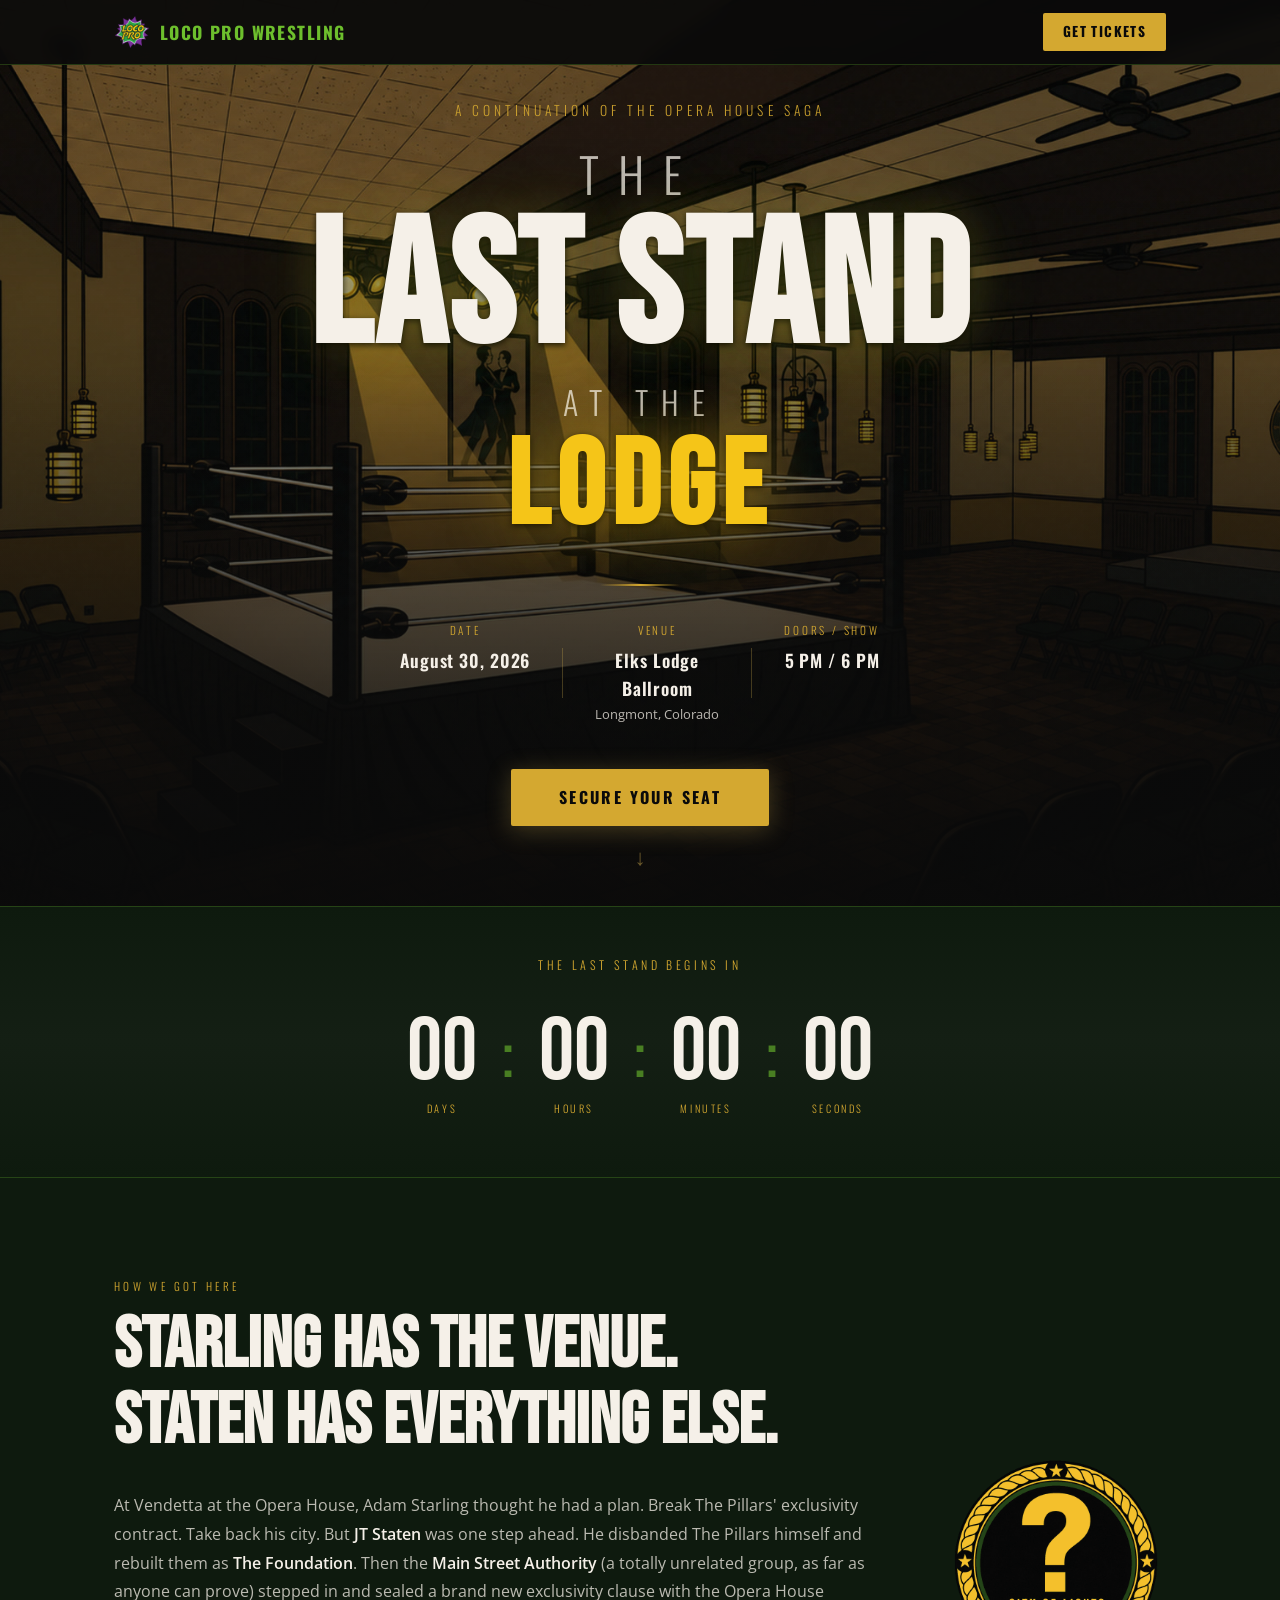
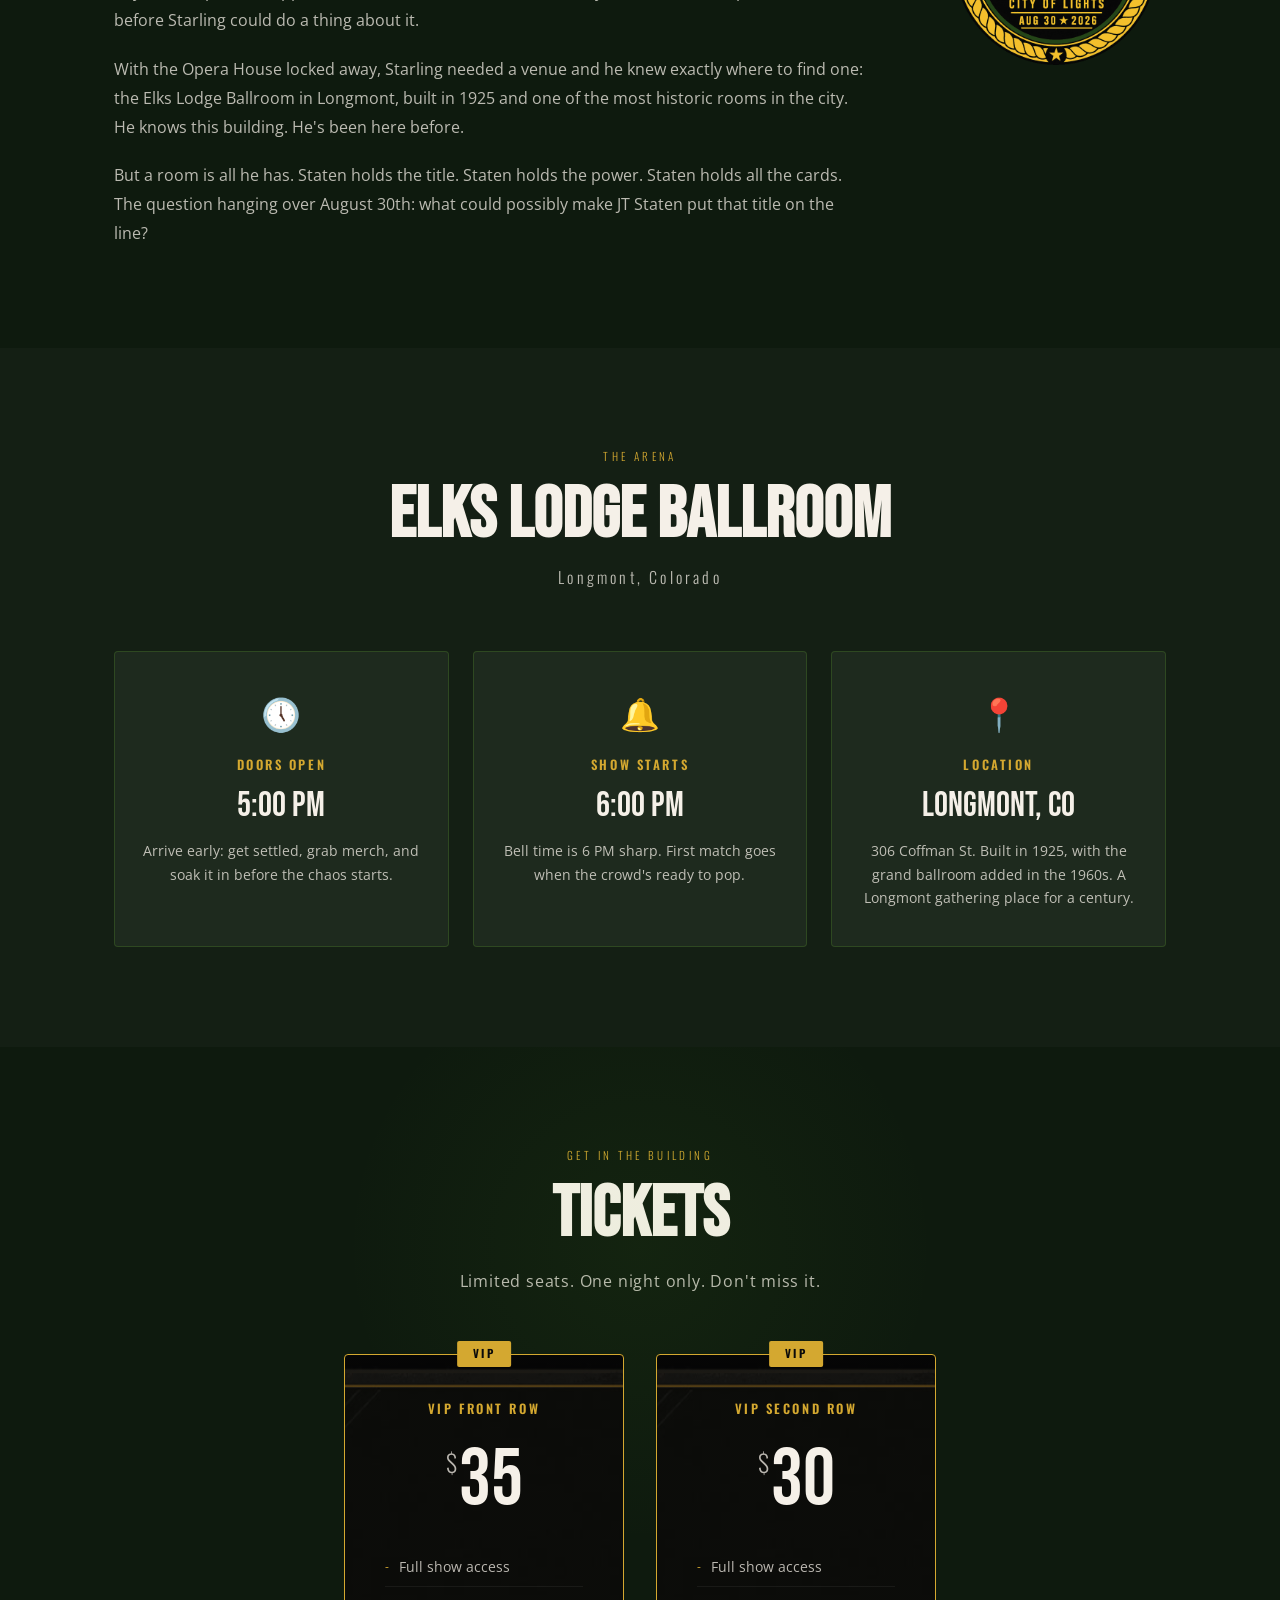
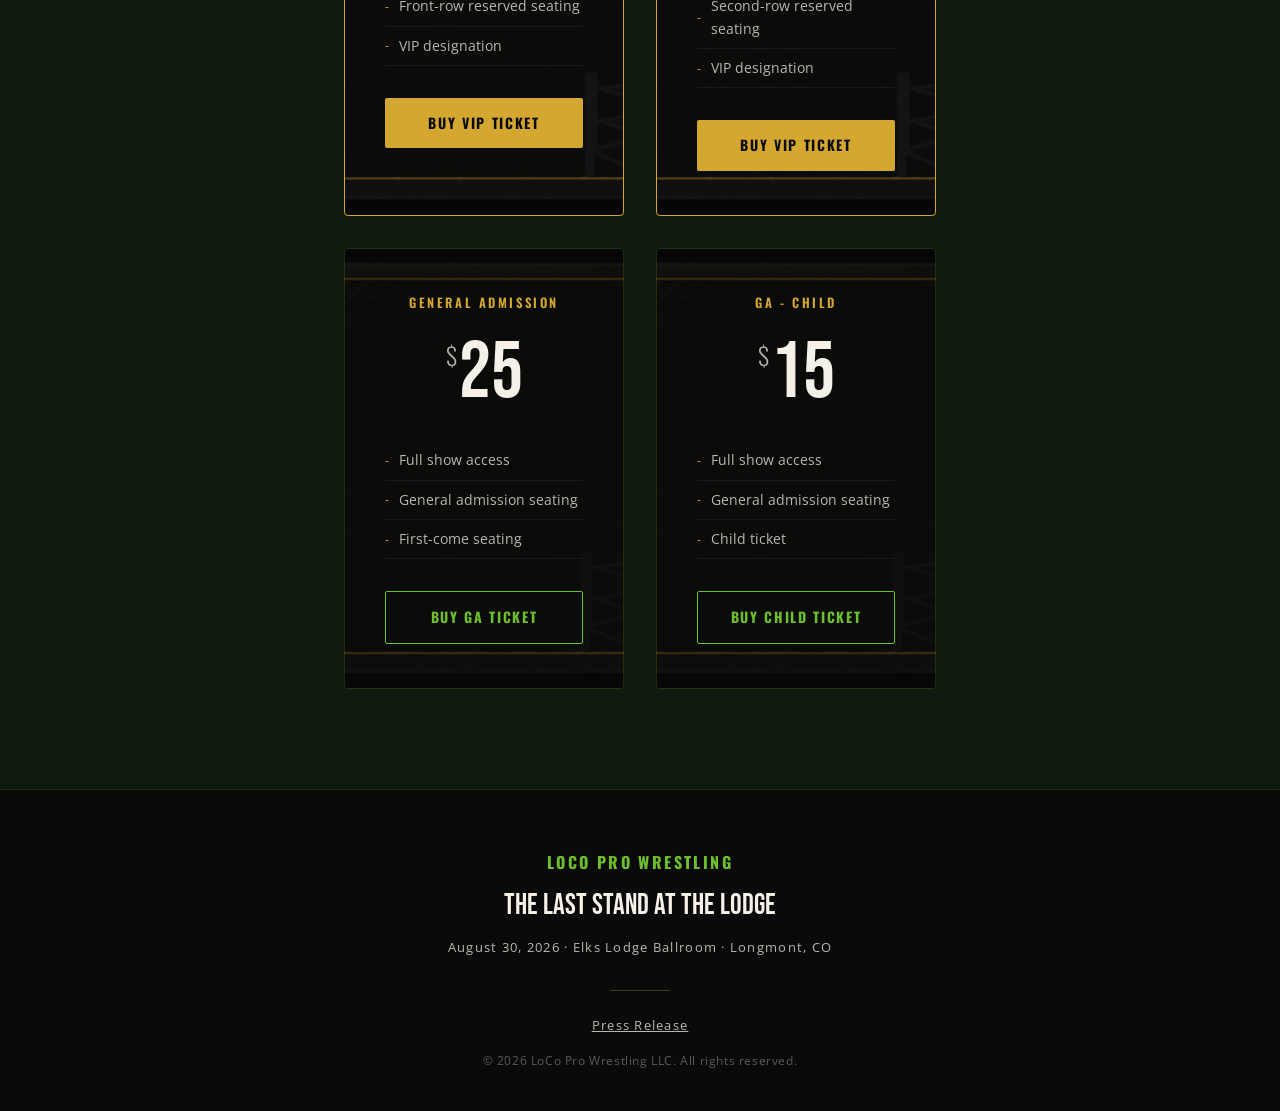
==== index.html @ 87647286 "Publish The Last Stand at the Lodge teaser press release Co-Authored-By: Claude Fable 5 <noreply@ant" ====
<!DOCTYPE html>
<html lang="en">
<head>
  <meta charset="UTF-8" />
  <meta name="viewport" content="width=device-width, initial-scale=1.0" />
  <title>The Last Stand at the Lodge | LoCo Pro Wrestling</title>
  <meta name="description" content="Adam Starling has the venue. JT Staten has the title, the power, and The Foundation. August 30, 2026 at the Elks Lodge Ballroom, Longmont, CO." />
  <meta property="og:title" content="The Last Stand at the Lodge | LoCo Pro Wrestling" />
  <meta property="og:description" content="Adam Starling has the venue. JT Staten has everything else. August 30, 2026 at the Elks Lodge Ballroom in Longmont, CO." />
  <meta property="og:image" content="https://laststand.locopro.pw/webimages/ui/poster-top-social.jpg" />
  <meta property="og:image:width" content="1200" />
  <meta property="og:image:height" content="630" />
  <meta property="og:type" content="website" />
  <meta name="twitter:card" content="summary_large_image" />
  <meta name="twitter:image" content="https://laststand.locopro.pw/webimages/ui/poster-top-social.jpg" />
  <link rel="icon" type="image/png" href="webimages/ui/logo-badge.png" />
  <link rel="preconnect" href="https://fonts.googleapis.com" />
  <link rel="preconnect" href="https://fonts.gstatic.com" crossorigin />
  <link href="https://fonts.googleapis.com/css2?family=Bebas+Neue&family=Oswald:wght@300;400;600;700&family=Open+Sans:wght@300;400;600&display=swap" rel="stylesheet" />
  <link rel="stylesheet" href="styles.css?v=20260624a" />
</head>
<body>

  <!-- NAV -->
  <nav class="nav">
    <div class="nav-inner">
      <span class="nav-brand">
        <img class="nav-logo" src="webimages/ui/logo-badge.png" alt="" />
        <span>LoCo Pro Wrestling</span>
      </span>
      <a href="https://tickets.locopro.pw" class="nav-cta" target="_blank" rel="noopener noreferrer">Get Tickets</a>
    </div>
  </nav>

  <!-- HERO -->
  <section class="hero">
    <div class="hero-bg"></div>
    <div class="hero-overlay"></div>
    <div class="hero-content">
      <p class="hero-eyebrow">A Continuation of the Opera House Saga</p>
      <h1 class="hero-title">
        <span class="title-the">The</span>
        <span class="title-last-stand">Last Stand</span>
        <span class="title-at">at the</span>
        <span class="title-lodge">Lodge</span>
      </h1>
      <div class="hero-divider"></div>
      <div class="hero-details">
        <div class="detail-block">
          <span class="detail-label">Date</span>
          <span class="detail-value">August 30, 2026</span>
        </div>
        <div class="detail-sep"></div>
        <div class="detail-block">
          <span class="detail-label">Venue</span>
          <span class="detail-value">Elks Lodge<br>Ballroom</span>
          <span class="detail-sub">Longmont, Colorado</span>
        </div>
        <div class="detail-sep"></div>
        <div class="detail-block">
          <span class="detail-label">Doors / Show</span>
          <span class="detail-value">5 PM / 6 PM</span>
        </div>
      </div>
      <a href="https://tickets.locopro.pw" class="hero-btn" target="_blank" rel="noopener noreferrer">Secure Your Seat</a>
    </div>
    <div class="scroll-hint">
      <span>↓</span>
    </div>
  </section>

  <!-- COUNTDOWN -->
  <section class="countdown-section">
    <p class="countdown-label">The Last Stand Begins In</p>
    <div class="countdown" id="countdown">
      <div class="cd-block">
        <span class="cd-num" id="cd-days">--</span>
        <span class="cd-unit">Days</span>
      </div>
      <div class="cd-colon">:</div>
      <div class="cd-block">
        <span class="cd-num" id="cd-hours">--</span>
        <span class="cd-unit">Hours</span>
      </div>
      <div class="cd-colon">:</div>
      <div class="cd-block">
        <span class="cd-num" id="cd-mins">--</span>
        <span class="cd-unit">Minutes</span>
      </div>
      <div class="cd-colon">:</div>
      <div class="cd-block">
        <span class="cd-num" id="cd-secs">--</span>
        <span class="cd-unit">Seconds</span>
      </div>
    </div>
  </section>

  <!-- ABOUT -->
  <section class="about" id="about">
    <div class="container">
      <div class="about-inner">
        <div class="about-text">
          <p class="section-eyebrow">How We Got Here</p>
          <h2 class="section-title">Starling Has the Venue.<br />Staten Has Everything Else.</h2>
          <p class="about-body">
            At Vendetta at the Opera House, Adam Starling thought he had a plan. Break
            The Pillars' exclusivity contract. Take back his city. But
            <strong>JT Staten</strong> was one step ahead. He disbanded The Pillars himself
            and rebuilt them as <strong>The Foundation</strong>. Then the <strong>Main Street
            Authority</strong> (a totally unrelated group, as far as anyone can prove) stepped
            in and sealed a brand new exclusivity clause with the Opera House before
            Starling could do a thing about it.
          </p>
          <p class="about-body">
            With the Opera House locked away, Starling needed a venue and he knew exactly
            where to find one: the Elks Lodge Ballroom in Longmont, built in 1925 and one
            of the most historic rooms in the city. He knows this building. He's been here
            before.
          </p>
          <p class="about-body">
            But a room is all he has. Staten holds the title. Staten holds the power.
            Staten holds all the cards. The question hanging over August 30th:
            what could possibly make JT Staten put that title on the line?
          </p>
        </div>
        <div class="about-badge">
          <img
            class="badge-image"
            src="webimages/ui/mystery-challenger-badge.png"
            alt="City of Lights mystery challenger badge for August 30, 2026"
          />
        </div>
      </div>
    </div>
  </section>

  <!-- VENUE -->
  <section class="venue" id="venue">
    <div class="container">
      <p class="section-eyebrow center">The Arena</p>
      <h2 class="section-title center">Elks Lodge Ballroom</h2>
      <p class="venue-location">Longmont, Colorado</p>
      <div class="venue-cards">
        <div class="venue-card">
          <span class="venue-card-icon">🕔</span>
          <h3>Doors Open</h3>
          <p class="venue-card-time">5:00 PM</p>
          <p class="venue-card-desc">Arrive early: get settled, grab merch, and soak it in before the chaos starts.</p>
        </div>
        <div class="venue-card">
          <span class="venue-card-icon">🔔</span>
          <h3>Show Starts</h3>
          <p class="venue-card-time">6:00 PM</p>
          <p class="venue-card-desc">Bell time is 6 PM sharp. First match goes when the crowd's ready to pop.</p>
        </div>
        <div class="venue-card">
          <span class="venue-card-icon">📍</span>
          <h3>Location</h3>
          <p class="venue-card-time">Longmont, CO</p>
          <p class="venue-card-desc">306 Coffman St. Built in 1925, with the grand ballroom added in the 1960s. A Longmont gathering place for a century.</p>
        </div>
      </div>
    </div>
  </section>

  <!-- TICKETS -->
  <section class="tickets" id="tickets">
    <div class="container">
      <p class="section-eyebrow center">Get In The Building</p>
      <h2 class="section-title center">Tickets</h2>
      <p class="tickets-sub">Limited seats. One night only. Don't miss it.</p>
      <div class="ticket-cards">

        <div class="ticket-card ticket-card-vip">
          <div class="ticket-vip-badge">VIP</div>
          <div class="ticket-header">
            <h3 class="ticket-tier">VIP Front Row</h3>
          </div>
          <div class="ticket-price">
            <span class="price-dollar">$</span>
            <span class="price-amount">35</span>
          </div>
          <ul class="ticket-perks">
            <li>Full show access</li>
            <li>Front-row reserved seating</li>
            <li>VIP designation</li>
          </ul>
          <a href="https://tickets.locopro.pw" class="ticket-btn ticket-btn-vip" target="_blank" rel="noopener noreferrer">Buy VIP Ticket</a>
        </div>

        <div class="ticket-card ticket-card-vip">
          <div class="ticket-vip-badge">VIP</div>
          <div class="ticket-header">
            <h3 class="ticket-tier">VIP Second Row</h3>
          </div>
          <div class="ticket-price">
            <span class="price-dollar">$</span>
            <span class="price-amount">30</span>
          </div>
          <ul class="ticket-perks">
            <li>Full show access</li>
            <li>Second-row reserved seating</li>
            <li>VIP designation</li>
          </ul>
          <a href="https://tickets.locopro.pw" class="ticket-btn ticket-btn-vip" target="_blank" rel="noopener noreferrer">Buy VIP Ticket</a>
        </div>

        <div class="ticket-card">
          <div class="ticket-header">
            <h3 class="ticket-tier">General Admission</h3>
          </div>
          <div class="ticket-price">
            <span class="price-dollar">$</span>
            <span class="price-amount">25</span>
          </div>
          <ul class="ticket-perks">
            <li>Full show access</li>
            <li>General admission seating</li>
            <li>First-come seating</li>
          </ul>
          <a href="https://tickets.locopro.pw" class="ticket-btn ticket-btn-ga" target="_blank" rel="noopener noreferrer">Buy GA Ticket</a>
        </div>

        <div class="ticket-card">
          <div class="ticket-header">
            <h3 class="ticket-tier">GA - Child</h3>
          </div>
          <div class="ticket-price">
            <span class="price-dollar">$</span>
            <span class="price-amount">15</span>
          </div>
          <ul class="ticket-perks">
            <li>Full show access</li>
            <li>General admission seating</li>
            <li>Child ticket</li>
          </ul>
          <a href="https://tickets.locopro.pw" class="ticket-btn ticket-btn-ga" target="_blank" rel="noopener noreferrer">Buy Child Ticket</a>
        </div>

      </div>
    </div>
  </section>

  <!-- FOOTER -->
  <footer class="footer">
    <div class="container">
      <p class="footer-brand">LoCo Pro Wrestling</p>
      <p class="footer-event">The Last Stand at the Lodge</p>
      <p class="footer-date">August 30, 2026 · Elks Lodge Ballroom · Longmont, CO</p>
      <div class="footer-divider"></div>
      <p class="footer-press"><a href="pr/PR-LoCo-Pro-Wrestling-The-Last-Stand-at-the-Lodge-2026.html">Press Release</a></p>
      <p class="footer-copy">&copy; 2026 LoCo Pro Wrestling LLC. All rights reserved.</p>
    </div>
  </footer>

  <script src="script.js?v=20260613a"></script>
</body>
</html>
---- styles.css ----
/* ==============================
   RESET & BASE
   ============================== */
*, *::before, *::after {
  box-sizing: border-box;
  margin: 0;
  padding: 0;
}

:root {
  --gold: #d4a830;
  --gold-light: #f0c040;
  --gold-bright: #f5c518;
  --green: #6dbf2d;
  --green-dark: #1a3d1a;
  --red: #c0392b;
  --red-dark: #96281b;
  --black: #0a0a0a;
  --dark: #0e1a0e;
  --dark-2: #141f14;
  --dark-3: #1e2a1e;
  --white: #f5f0e8;
  --white-dim: rgba(245, 240, 232, 0.75);
  --font-display: 'Bebas Neue', sans-serif;
  --font-heading: 'Oswald', sans-serif;
  --font-body: 'Open Sans', sans-serif;
}

html {
  scroll-behavior: smooth;
}

body {
  background: var(--black);
  color: var(--white);
  font-family: var(--font-body);
  font-size: 16px;
  line-height: 1.6;
  overflow-x: hidden;
}

.container {
  max-width: 1100px;
  margin: 0 auto;
  padding: 0 24px;
}

/* ==============================
   NAV
   ============================== */
.nav {
  position: fixed;
  top: 0;
  left: 0;
  right: 0;
  z-index: 100;
  background: rgba(10, 10, 10, 0.94);
  backdrop-filter: blur(8px);
  border-bottom: 1px solid rgba(109, 191, 45, 0.25);
}

.nav-inner {
  max-width: 1100px;
  margin: 0 auto;
  padding: 0 24px;
  height: 64px;
  display: flex;
  align-items: center;
  justify-content: space-between;
}

.nav-brand {
  display: inline-flex;
  align-items: center;
  gap: 10px;
  font-family: var(--font-heading);
  font-weight: 700;
  font-size: 1.1rem;
  letter-spacing: 0.08em;
  text-transform: uppercase;
  color: var(--green);
}

.nav-logo {
  width: 36px;
  height: 36px;
  object-fit: contain;
  flex: 0 0 auto;
}

.nav-cta {
  background: var(--gold);
  color: var(--black);
  font-family: var(--font-heading);
  font-weight: 700;
  font-size: 0.85rem;
  letter-spacing: 0.1em;
  text-transform: uppercase;
  text-decoration: none;
  padding: 8px 20px;
  border-radius: 2px;
  transition: background 0.2s, transform 0.15s;
}

.nav-cta:hover {
  background: var(--gold-light);
  transform: translateY(-1px);
}

/* ==============================
   HERO
   ============================== */
.hero {
  position: relative;
  min-height: 100vh;
  display: flex;
  flex-direction: column;
  align-items: center;
  justify-content: center;
  text-align: center;
  padding: 100px 24px 80px;
  overflow: hidden;
}

.hero-bg {
  position: absolute;
  inset: 0;
  background:
    linear-gradient(180deg, rgba(10, 10, 10, 0.25), rgba(10, 10, 10, 0.75)),
    url("webimages/ui/hero-background.jpg") center / cover no-repeat;
  z-index: 0;
}

/* Texture overlay */
.hero-bg::after {
  content: '';
  position: absolute;
  inset: 0;
  background-image: url("data:image/svg+xml,%3Csvg viewBox='0 0 200 200' xmlns='http://www.w3.org/2000/svg'%3E%3Cfilter id='n'%3E%3CfeTurbulence type='fractalNoise' baseFrequency='0.75' numOctaves='4' stitchTiles='stitch'/%3E%3C/filter%3E%3Crect width='100%25' height='100%25' filter='url(%23n)' opacity='0.04'/%3E%3C/svg%3E");
  opacity: 0.4;
}

.hero-overlay {
  position: absolute;
  inset: 0;
  background: linear-gradient(0deg, rgba(10,10,10,0.9) 0%, transparent 60%);
  z-index: 1;
}

.hero-content {
  position: relative;
  z-index: 2;
  max-width: 900px;
}

.hero-eyebrow {
  font-family: var(--font-heading);
  font-weight: 300;
  font-size: 0.85rem;
  letter-spacing: 0.3em;
  text-transform: uppercase;
  color: var(--gold);
  margin-bottom: 28px;
  opacity: 0.9;
}

.hero-title {
  display: flex;
  flex-direction: column;
  line-height: 1;
  gap: 0;
}

.title-the {
  font-family: var(--font-heading);
  font-weight: 300;
  font-size: clamp(1.8rem, 5vw, 3rem);
  letter-spacing: 0.4em;
  text-transform: uppercase;
  color: var(--white-dim);
  margin-bottom: 14px;
}

.title-last-stand {
  font-family: var(--font-display);
  font-size: clamp(4.5rem, 14vw, 11rem);
  letter-spacing: 0.02em;
  text-transform: uppercase;
  color: var(--white);
  line-height: 0.9;
  text-shadow:
    0 0 80px rgba(109, 191, 45, 0.15),
    0 0 40px rgba(212, 168, 48, 0.2),
    0 2px 6px rgba(0,0,0,0.9);
}

.title-at {
  font-family: var(--font-heading);
  font-weight: 300;
  font-size: clamp(1.2rem, 3vw, 2rem);
  letter-spacing: 0.4em;
  text-transform: uppercase;
  color: var(--white-dim);
  margin-top: 16px;
  margin-bottom: 10px;
}

.title-lodge {
  font-family: var(--font-display);
  font-size: clamp(3rem, 10vw, 7.5rem);
  letter-spacing: 0.06em;
  text-transform: uppercase;
  color: var(--gold-bright);
  line-height: 1;
  text-shadow:
    0 0 60px rgba(245, 197, 24, 0.5),
    0 2px 6px rgba(0,0,0,0.9);
}

.hero-divider {
  width: 80px;
  height: 2px;
  background: linear-gradient(90deg, transparent, var(--gold), transparent);
  margin: 36px auto;
}

.hero-details {
  display: flex;
  align-items: flex-start;
  justify-content: center;
  gap: 0;
  flex-wrap: wrap;
  margin-bottom: 44px;
}

.detail-block {
  display: flex;
  flex-direction: column;
  align-items: center;
  padding: 0 32px;
}

.detail-sep {
  width: 1px;
  height: 50px;
  background: rgba(201, 168, 76, 0.3);
  align-self: center;
}

.detail-label {
  font-family: var(--font-heading);
  font-weight: 300;
  font-size: 0.7rem;
  letter-spacing: 0.25em;
  text-transform: uppercase;
  color: var(--gold);
  margin-bottom: 6px;
}

.detail-value {
  font-family: var(--font-heading);
  font-weight: 600;
  font-size: 1.1rem;
  letter-spacing: 0.05em;
  color: var(--white);
}

.detail-sub {
  font-family: var(--font-body);
  font-size: 0.8rem;
  color: var(--white-dim);
  margin-top: 2px;
}

.hero-btn {
  display: inline-block;
  background: var(--gold);
  color: var(--black);
  font-family: var(--font-heading);
  font-weight: 700;
  font-size: 1rem;
  letter-spacing: 0.15em;
  text-transform: uppercase;
  text-decoration: none;
  padding: 16px 48px;
  border-radius: 2px;
  transition: background 0.2s, transform 0.15s, box-shadow 0.2s;
  box-shadow: 0 4px 24px rgba(201, 168, 76, 0.3);
}

.hero-btn:hover {
  background: var(--gold-light);
  transform: translateY(-2px);
  box-shadow: 0 8px 32px rgba(201, 168, 76, 0.4);
}

.scroll-hint {
  position: absolute;
  bottom: 32px;
  left: 50%;
  transform: translateX(-50%);
  z-index: 2;
  color: rgba(201, 168, 76, 0.5);
  font-size: 1.4rem;
  animation: bounce 2s infinite;
}

@keyframes bounce {
  0%, 100% { transform: translateX(-50%) translateY(0); }
  50% { transform: translateX(-50%) translateY(6px); }
}

/* ==============================
   COUNTDOWN
   ============================== */
.countdown-section {
  background: linear-gradient(180deg, var(--dark) 0%, var(--dark-2) 50%, var(--dark) 100%);
  border-top: 1px solid rgba(109, 191, 45, 0.25);
  border-bottom: 1px solid rgba(109, 191, 45, 0.25);
  padding: 48px 24px;
  text-align: center;
}

.countdown-label {
  font-family: var(--font-heading);
  font-weight: 300;
  font-size: 0.75rem;
  letter-spacing: 0.3em;
  text-transform: uppercase;
  color: var(--gold);
  margin-bottom: 24px;
}

.countdown {
  display: flex;
  align-items: center;
  justify-content: center;
  gap: 0;
  flex-wrap: wrap;
}

.cd-block {
  display: flex;
  flex-direction: column;
  align-items: center;
  padding: 0 20px;
}

.cd-num {
  font-family: var(--font-display);
  font-size: clamp(3rem, 8vw, 5.5rem);
  color: var(--white);
  line-height: 1;
  min-width: 80px;
  text-align: center;
}

.cd-unit {
  font-family: var(--font-heading);
  font-weight: 300;
  font-size: 0.65rem;
  letter-spacing: 0.25em;
  text-transform: uppercase;
  color: var(--gold);
  margin-top: 4px;
}

.cd-colon {
  font-family: var(--font-display);
  font-size: clamp(2.5rem, 6vw, 4rem);
  color: var(--green);
  opacity: 0.6;
  padding-bottom: 20px;
  align-self: flex-start;
  margin-top: 8px;
}

/* ==============================
   SECTION LABELS
   ============================== */
.section-eyebrow {
  font-family: var(--font-heading);
  font-weight: 300;
  font-size: 0.7rem;
  letter-spacing: 0.3em;
  text-transform: uppercase;
  color: var(--gold);
  margin-bottom: 12px;
}

.section-eyebrow.center { text-align: center; }

.section-title {
  font-family: var(--font-display);
  font-size: clamp(2.5rem, 6vw, 4.5rem);
  line-height: 1.05;
  color: var(--white);
  margin-bottom: 32px;
}

.section-title.center { text-align: center; }

/* ==============================
   ABOUT
   ============================== */
.about {
  padding: 100px 24px;
  background: var(--dark);
}

.about-inner {
  max-width: 1100px;
  margin: 0 auto;
  display: grid;
  grid-template-columns: 1fr auto;
  gap: 80px;
  align-items: center;
}

.about-body {
  font-size: 1rem;
  color: var(--white-dim);
  line-height: 1.8;
  margin-bottom: 20px;
}

.about-body strong {
  color: var(--white);
  font-weight: 600;
}

.about-body:last-child {
  margin-bottom: 0;
}

.about-badge {
  flex-shrink: 0;
}

.badge-image {
  display: block;
  width: 220px;
  height: 220px;
  object-fit: contain;
}

/* ==============================
   VENUE
   ============================== */
.venue {
  padding: 100px 24px;
  background: var(--dark-2);
}

.venue-location {
  text-align: center;
  font-family: var(--font-heading);
  font-weight: 300;
  font-size: 1rem;
  letter-spacing: 0.2em;
  color: var(--white-dim);
  margin-top: -20px;
  margin-bottom: 60px;
}

.venue-cards {
  display: grid;
  grid-template-columns: repeat(3, 1fr);
  gap: 24px;
  max-width: 1100px;
  margin: 0 auto;
}

.venue-card {
  background: var(--dark-3);
  border: 1px solid rgba(109, 191, 45, 0.2);
  border-radius: 4px;
  padding: 36px 28px;
  text-align: center;
  transition: border-color 0.2s, transform 0.2s;
}

.venue-card:hover {
  border-color: rgba(109, 191, 45, 0.5);
  transform: translateY(-4px);
}

.venue-card-icon {
  font-size: 2rem;
  display: block;
  margin-bottom: 16px;
}

.venue-card h3 {
  font-family: var(--font-heading);
  font-weight: 600;
  font-size: 0.8rem;
  letter-spacing: 0.2em;
  text-transform: uppercase;
  color: var(--gold);
  margin-bottom: 12px;
}

.venue-card-time {
  font-family: var(--font-display);
  font-size: 2.2rem;
  color: var(--white);
  line-height: 1;
  margin-bottom: 16px;
}

.venue-card-desc {
  font-size: 0.875rem;
  color: var(--white-dim);
  line-height: 1.7;
}

/* ==============================
   TICKETS
   ============================== */
.tickets {
  padding: 100px 24px;
  background: var(--dark);
  position: relative;
  overflow: hidden;
}

.tickets::before {
  content: '';
  position: absolute;
  top: -100px;
  left: 50%;
  transform: translateX(-50%);
  width: 600px;
  height: 600px;
  background: radial-gradient(circle, rgba(109, 191, 45, 0.06) 0%, transparent 70%);
  pointer-events: none;
}

.tickets-sub {
  text-align: center;
  color: var(--white-dim);
  font-size: 1rem;
  letter-spacing: 0.05em;
  margin-top: -16px;
  margin-bottom: 60px;
}

.ticket-cards {
  display: grid;
  grid-template-columns: repeat(2, 280px);
  gap: 32px;
  justify-content: center;
  max-width: 640px;
  margin: 0 auto;
}

.ticket-card {
  background:
    linear-gradient(rgba(10, 10, 10, 0.68), rgba(10, 10, 10, 0.68)),
    url("webimages/ui/ticket-design-bg.jpg") center / cover no-repeat,
    var(--dark-2);
  border: 1px solid rgba(109, 191, 45, 0.2);
  border-radius: 4px;
  padding: 44px 40px;
  width: 280px;
  text-align: center;
  position: relative;
  transition: transform 0.2s, border-color 0.2s;
}

.ticket-card:hover {
  transform: translateY(-6px);
  border-color: rgba(109, 191, 45, 0.5);
}

.ticket-card-vip {
  border-color: var(--gold);
  background:
    linear-gradient(rgba(10, 10, 10, 0.5), rgba(10, 10, 10, 0.5)),
    url("webimages/ui/ticket-design-bg.jpg") center / cover no-repeat,
    var(--dark-2);
}

.ticket-vip-badge {
  position: absolute;
  top: -14px;
  left: 50%;
  transform: translateX(-50%);
  background: var(--gold);
  color: var(--black);
  font-family: var(--font-heading);
  font-weight: 700;
  font-size: 0.7rem;
  letter-spacing: 0.2em;
  padding: 4px 16px;
  border-radius: 2px;
}

.ticket-tier {
  font-family: var(--font-heading);
  font-weight: 600;
  font-size: 0.8rem;
  letter-spacing: 0.2em;
  text-transform: uppercase;
  color: var(--gold);
  margin-bottom: 20px;
}

.ticket-price {
  margin-bottom: 28px;
  display: flex;
  align-items: flex-start;
  justify-content: center;
  line-height: 1;
}

.price-dollar {
  font-family: var(--font-heading);
  font-weight: 300;
  font-size: 1.5rem;
  color: var(--white-dim);
  margin-top: 10px;
  margin-right: 2px;
}

.price-amount {
  font-family: var(--font-display);
  font-size: 5rem;
  color: var(--white);
  line-height: 1;
}

.ticket-perks {
  list-style: none;
  margin-bottom: 32px;
  text-align: left;
}

.ticket-perks li {
  font-size: 0.875rem;
  color: var(--white-dim);
  padding: 8px 0;
  border-bottom: 1px solid rgba(255,255,255,0.06);
  display: flex;
  align-items: center;
  gap: 10px;
}

.ticket-perks li::before {
  content: '-';
  color: var(--gold);
  flex-shrink: 0;
  font-size: 0.75rem;
}

.ticket-btn {
  display: block;
  font-family: var(--font-heading);
  font-weight: 700;
  font-size: 0.875rem;
  letter-spacing: 0.12em;
  text-transform: uppercase;
  text-decoration: none;
  padding: 14px 24px;
  border-radius: 2px;
  transition: background 0.2s, transform 0.15s;
}

.ticket-btn-ga {
  background: transparent;
  color: var(--green);
  border: 1px solid var(--green);
}

.ticket-btn-ga:hover {
  background: rgba(109, 191, 45, 0.12);
  transform: translateY(-1px);
}

.ticket-btn-vip {
  background: var(--gold);
  color: var(--black);
}

.ticket-btn-vip:hover {
  background: var(--gold-light);
  transform: translateY(-1px);
}

/* PayPal Hosted Button checkout (replaces .ticket-btn links) */
.ticket-checkout {
  margin-top: 48px;
  text-align: center;
}

.ticket-checkout-label {
  font-family: var(--font-heading);
  font-weight: 600;
  font-size: 0.95rem;
  letter-spacing: 0.06em;
  text-transform: uppercase;
  color: var(--white-dim);
  margin-bottom: 20px;
}

.paypal-button-container {
  max-width: 480px;
  min-height: 45px;
  margin: 0 auto;
}

/* ==============================
   FOOTER
   ============================== */
.footer {
  background: var(--black);
  border-top: 1px solid rgba(109, 191, 45, 0.2);
  padding: 60px 24px 40px;
  text-align: center;
}

.footer-brand {
  font-family: var(--font-heading);
  font-weight: 700;
  font-size: 1rem;
  letter-spacing: 0.15em;
  text-transform: uppercase;
  color: var(--green);
  margin-bottom: 8px;
}

.footer-event {
  font-family: var(--font-display);
  font-size: 1.8rem;
  color: var(--white);
  margin-bottom: 8px;
}

.footer-date {
  font-size: 0.8rem;
  color: var(--white-dim);
  letter-spacing: 0.1em;
  margin-bottom: 32px;
}

.footer-divider {
  width: 60px;
  height: 1px;
  background: rgba(201, 168, 76, 0.3);
  margin: 0 auto 24px;
}

.footer-press {
  font-size: 0.8rem;
  letter-spacing: 0.1em;
  margin-bottom: 16px;
}

.footer-press a {
  color: var(--white-dim);
  text-decoration: underline;
}

.footer-press a:hover {
  color: var(--green);
}

.footer-copy {
  font-size: 0.75rem;
  color: rgba(245, 240, 232, 0.35);
  letter-spacing: 0.05em;
}

/* ==============================
   RESPONSIVE
   ============================== */
@media (max-width: 768px) {
  .about-inner {
    grid-template-columns: 1fr;
    gap: 48px;
    text-align: center;
  }

  .about-badge {
    display: flex;
    justify-content: center;
  }

  .venue-cards {
    grid-template-columns: 1fr;
    max-width: 400px;
  }

  .hero-details {
    gap: 16px;
  }

  .detail-sep {
    display: none;
  }

  .detail-block {
    padding: 8px 16px;
  }

  .cd-block {
    padding: 0 12px;
  }

  .cd-colon {
    padding-bottom: 16px;
  }

  .ticket-cards {
    grid-template-columns: 1fr;
    justify-items: center;
    max-width: 320px;
  }

  .ticket-card {
    width: 100%;
    max-width: 320px;
  }
}

@media (max-width: 480px) {
  .hero-details {
    flex-direction: column;
    align-items: center;
  }

  .detail-sep {
    display: none;
  }

  .nav-brand {
    font-size: 0.9rem;
  }

  .countdown {
    flex-wrap: nowrap;
  }

  .cd-colon {
    display: none;
  }

  .cd-block {
    width: 25%;
    padding: 0;
  }

  .cd-num {
    font-size: 15vw;
    min-width: unset;
  }

  .cd-unit {
    font-size: 0.5rem;
    letter-spacing: 0.1em;
  }
}
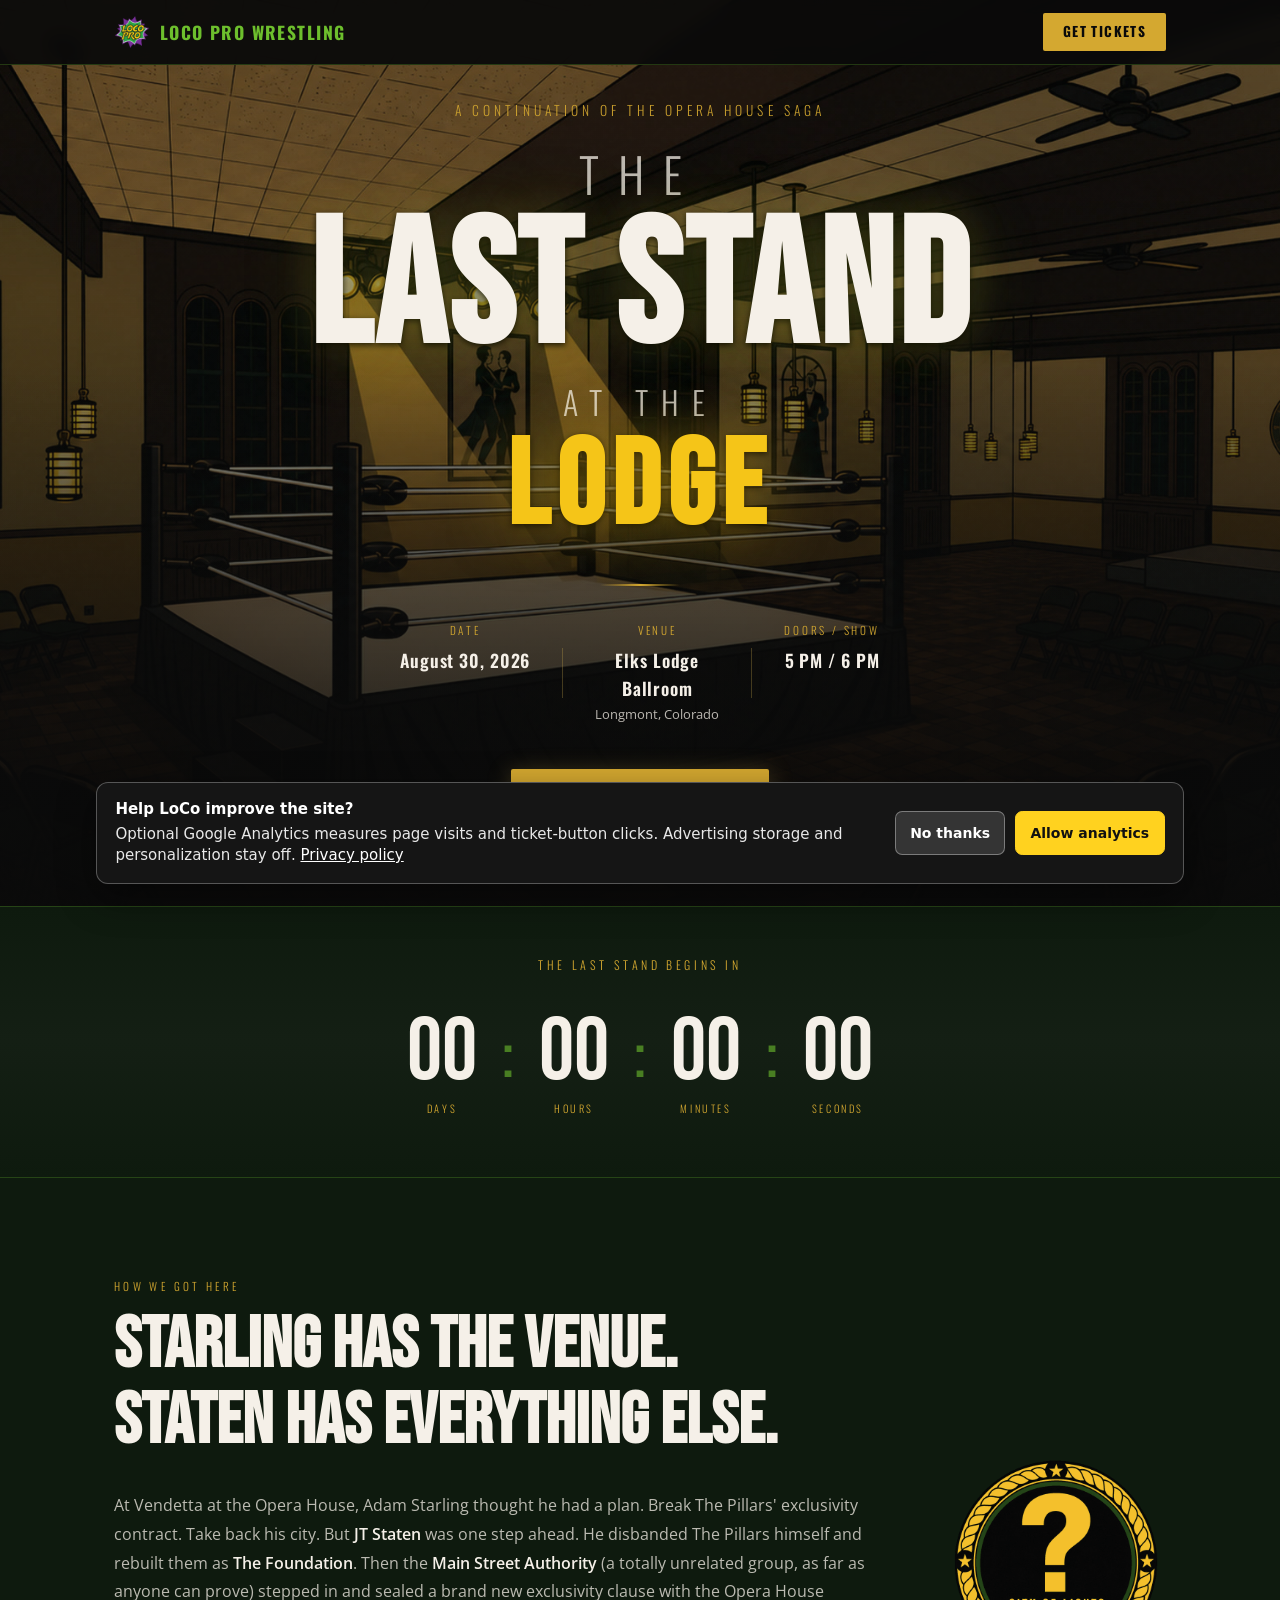
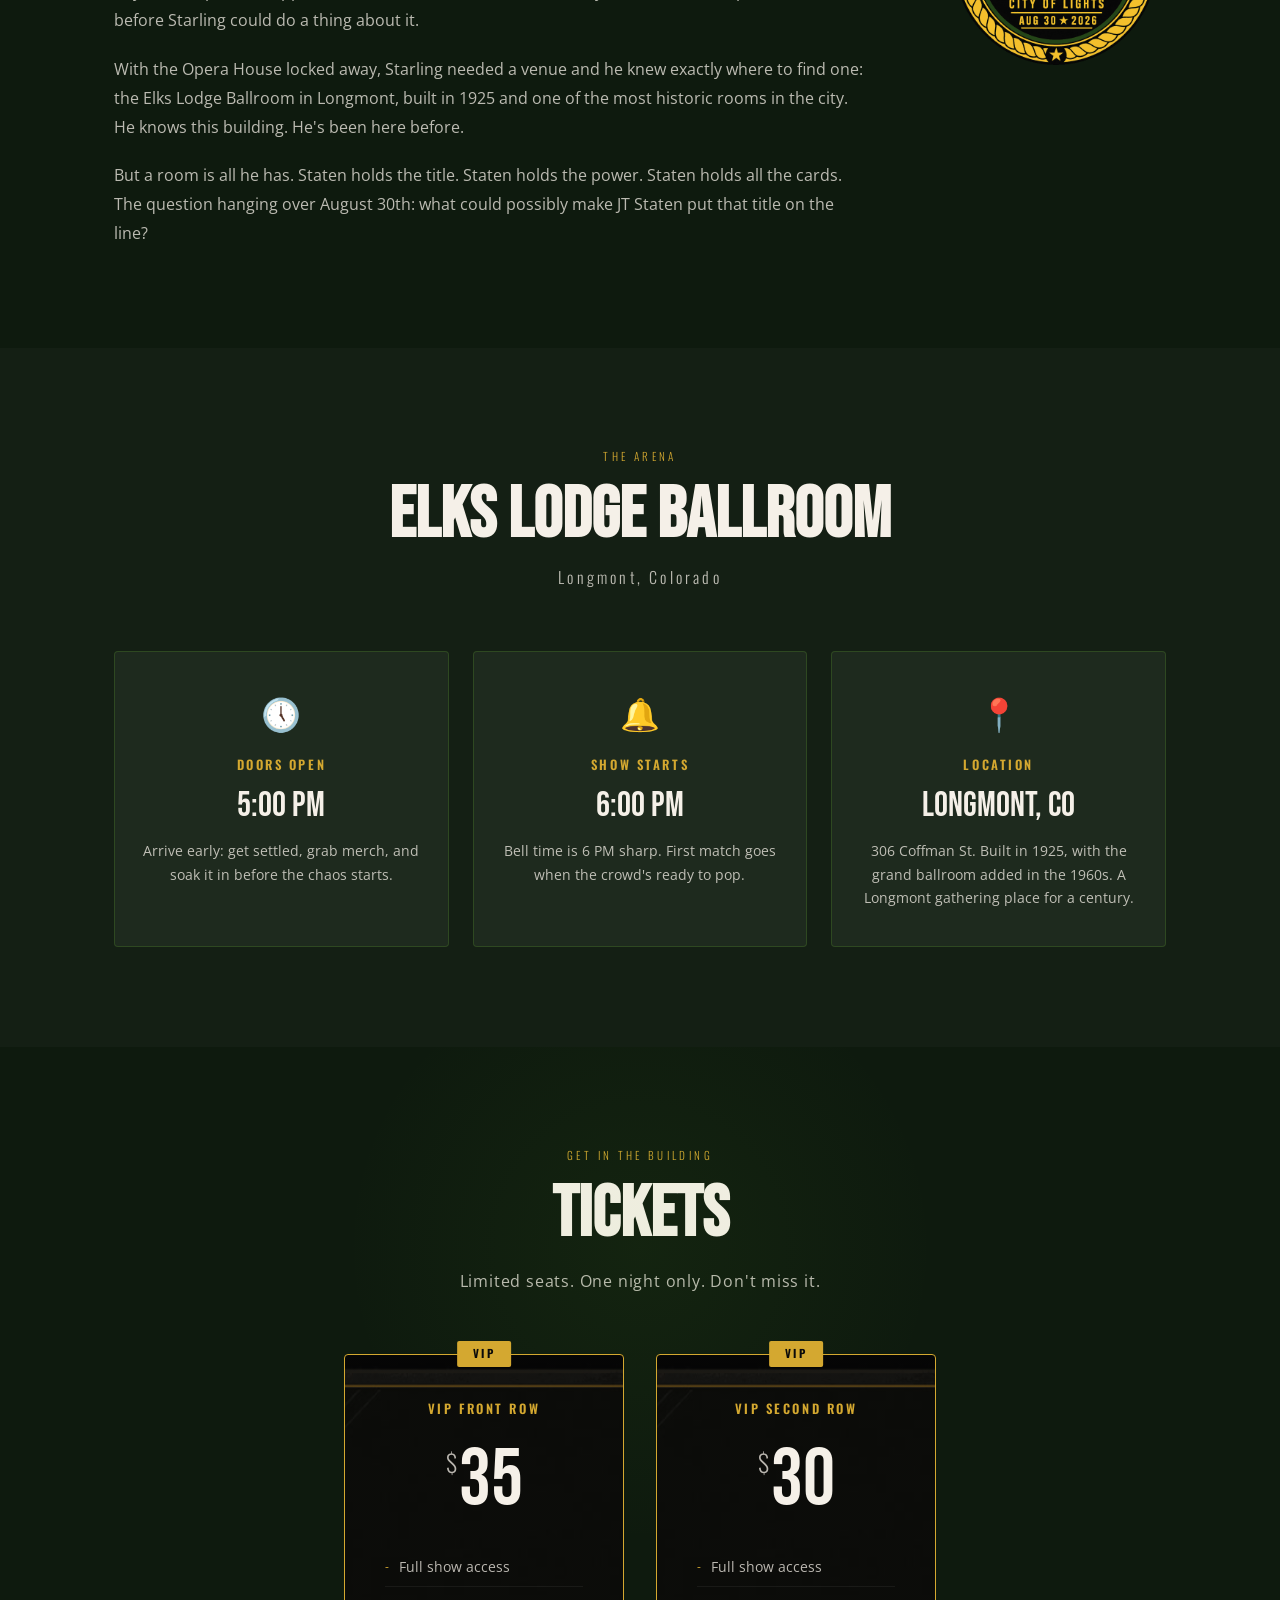
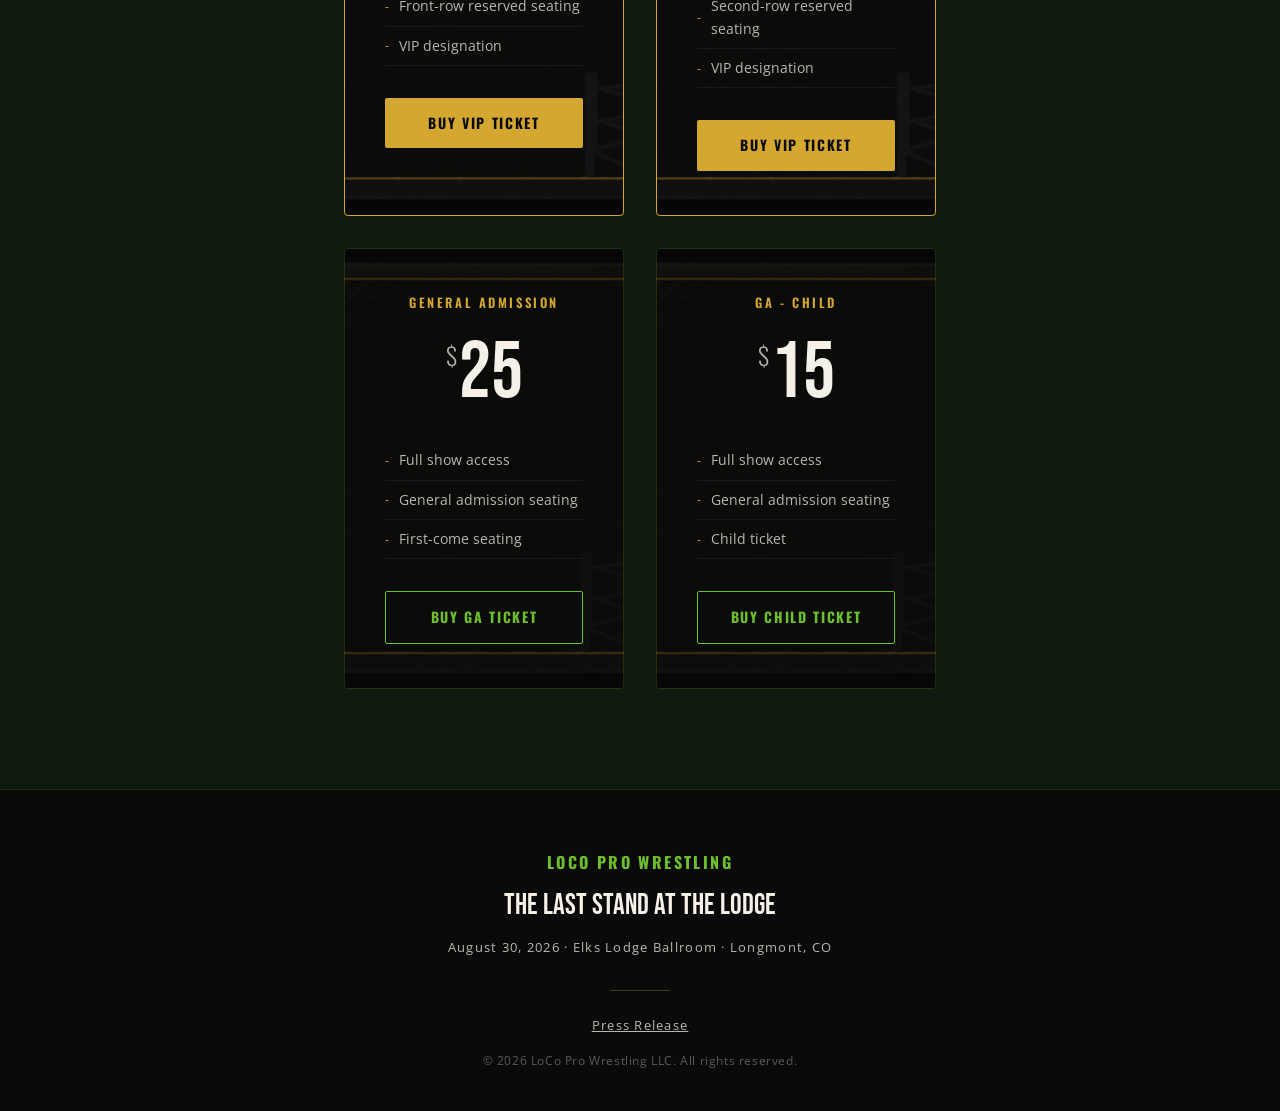
==== commit 8a6e167c: "Add consent-aware event analytics Co-Authored-By: Codex Opus 4.8 <noreply@anthropic.com>" ====
--- a/index.html
+++ b/index.html
@@ -3,16 +3,66 @@
 <head>
   <meta charset="UTF-8" />
   <meta name="viewport" content="width=device-width, initial-scale=1.0" />
+  <script src="/analytics.js" defer></script>
   <title>The Last Stand at the Lodge | LoCo Pro Wrestling</title>
   <meta name="description" content="Adam Starling has the venue. JT Staten has the title, the power, and The Foundation. August 30, 2026 at the Elks Lodge Ballroom, Longmont, CO." />
+  <link rel="canonical" href="https://laststand.locopro.pw/" />
   <meta property="og:title" content="The Last Stand at the Lodge | LoCo Pro Wrestling" />
   <meta property="og:description" content="Adam Starling has the venue. JT Staten has everything else. August 30, 2026 at the Elks Lodge Ballroom in Longmont, CO." />
   <meta property="og:image" content="https://laststand.locopro.pw/webimages/ui/poster-top-social.jpg" />
   <meta property="og:image:width" content="1200" />
   <meta property="og:image:height" content="630" />
   <meta property="og:type" content="website" />
+  <meta property="og:url" content="https://laststand.locopro.pw/" />
   <meta name="twitter:card" content="summary_large_image" />
+  <meta name="twitter:title" content="The Last Stand at the Lodge | LoCo Pro Wrestling" />
+  <meta name="twitter:description" content="August 30, 2026 at the Elks Lodge Ballroom in Longmont, Colorado. Doors at 5 PM; bell time at 6 PM." />
   <meta name="twitter:image" content="https://laststand.locopro.pw/webimages/ui/poster-top-social.jpg" />
+  <script type="application/ld+json">
+    {
+      "@context": "https://schema.org",
+      "@type": "Event",
+      "@id": "https://laststand.locopro.pw/#event",
+      "name": "The Last Stand at the Lodge",
+      "description": "LoCo Pro Wrestling presents The Last Stand at the Lodge, a live professional wrestling event at the Elks Lodge Ballroom in Longmont, Colorado.",
+      "url": "https://laststand.locopro.pw/",
+      "mainEntityOfPage": "https://laststand.locopro.pw/",
+      "startDate": "2026-08-30T18:00:00-06:00",
+      "doorTime": "2026-08-30T17:00:00-06:00",
+      "eventStatus": "https://schema.org/EventScheduled",
+      "eventAttendanceMode": "https://schema.org/OfflineEventAttendanceMode",
+      "image": [
+        "https://laststand.locopro.pw/webimages/ui/social-square.jpg",
+        "https://laststand.locopro.pw/webimages/ui/wrestlers-confrontation.png",
+        "https://laststand.locopro.pw/webimages/ui/hero-background.jpg"
+      ],
+      "location": {
+        "@type": "Place",
+        "name": "Elks Lodge Ballroom",
+        "address": {
+          "@type": "PostalAddress",
+          "streetAddress": "306 Coffman St",
+          "addressLocality": "Longmont",
+          "addressRegion": "CO",
+          "postalCode": "80501",
+          "addressCountry": "US"
+        }
+      },
+      "organizer": {
+        "@type": "Organization",
+        "name": "LoCo Pro Wrestling",
+        "url": "https://mainpage.locopro.pw/"
+      },
+      "offers": {
+        "@type": "Offer",
+        "name": "Tickets from $15",
+        "url": "https://tickets.locopro.pw/",
+        "price": "15.00",
+        "priceCurrency": "USD",
+        "availability": "https://schema.org/InStock"
+      }
+    }
+  </script>
   <link rel="icon" type="image/png" href="webimages/ui/logo-badge.png" />
   <link rel="preconnect" href="https://fonts.googleapis.com" />
   <link rel="preconnect" href="https://fonts.gstatic.com" crossorigin />
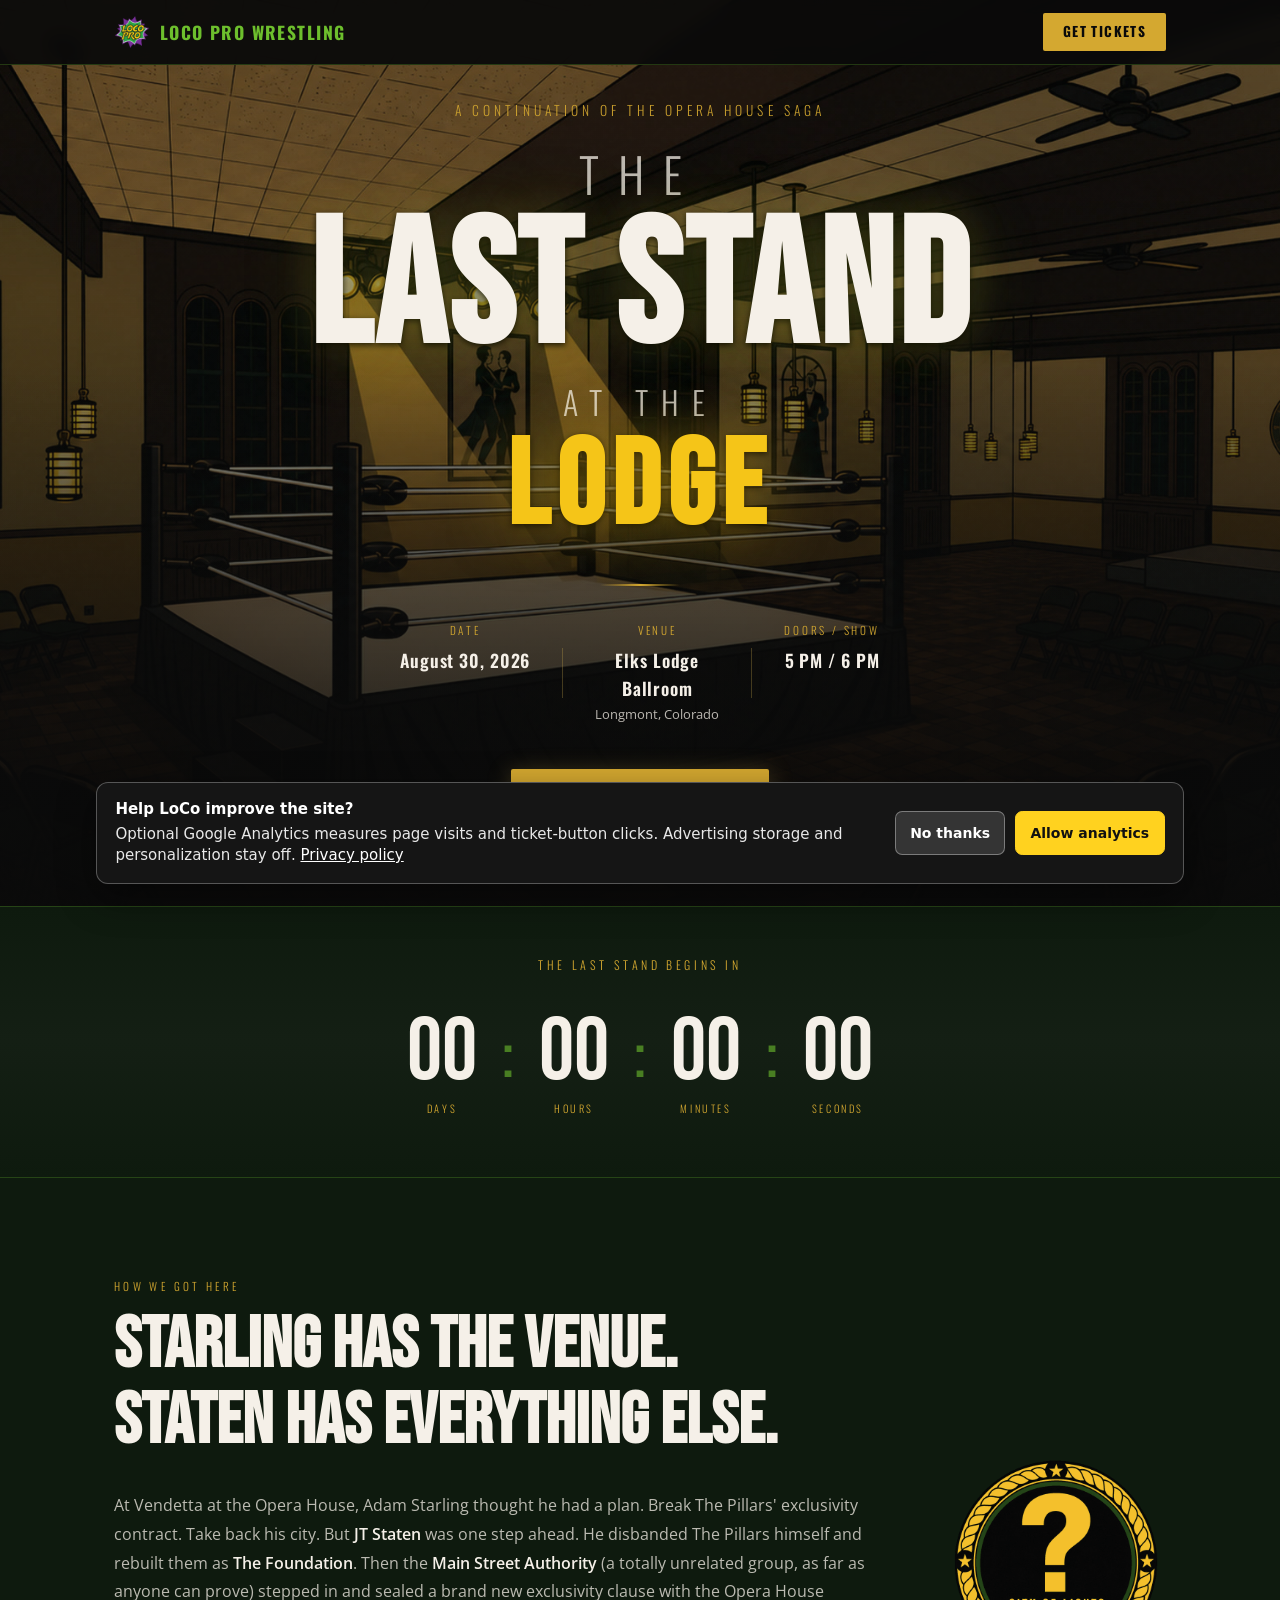
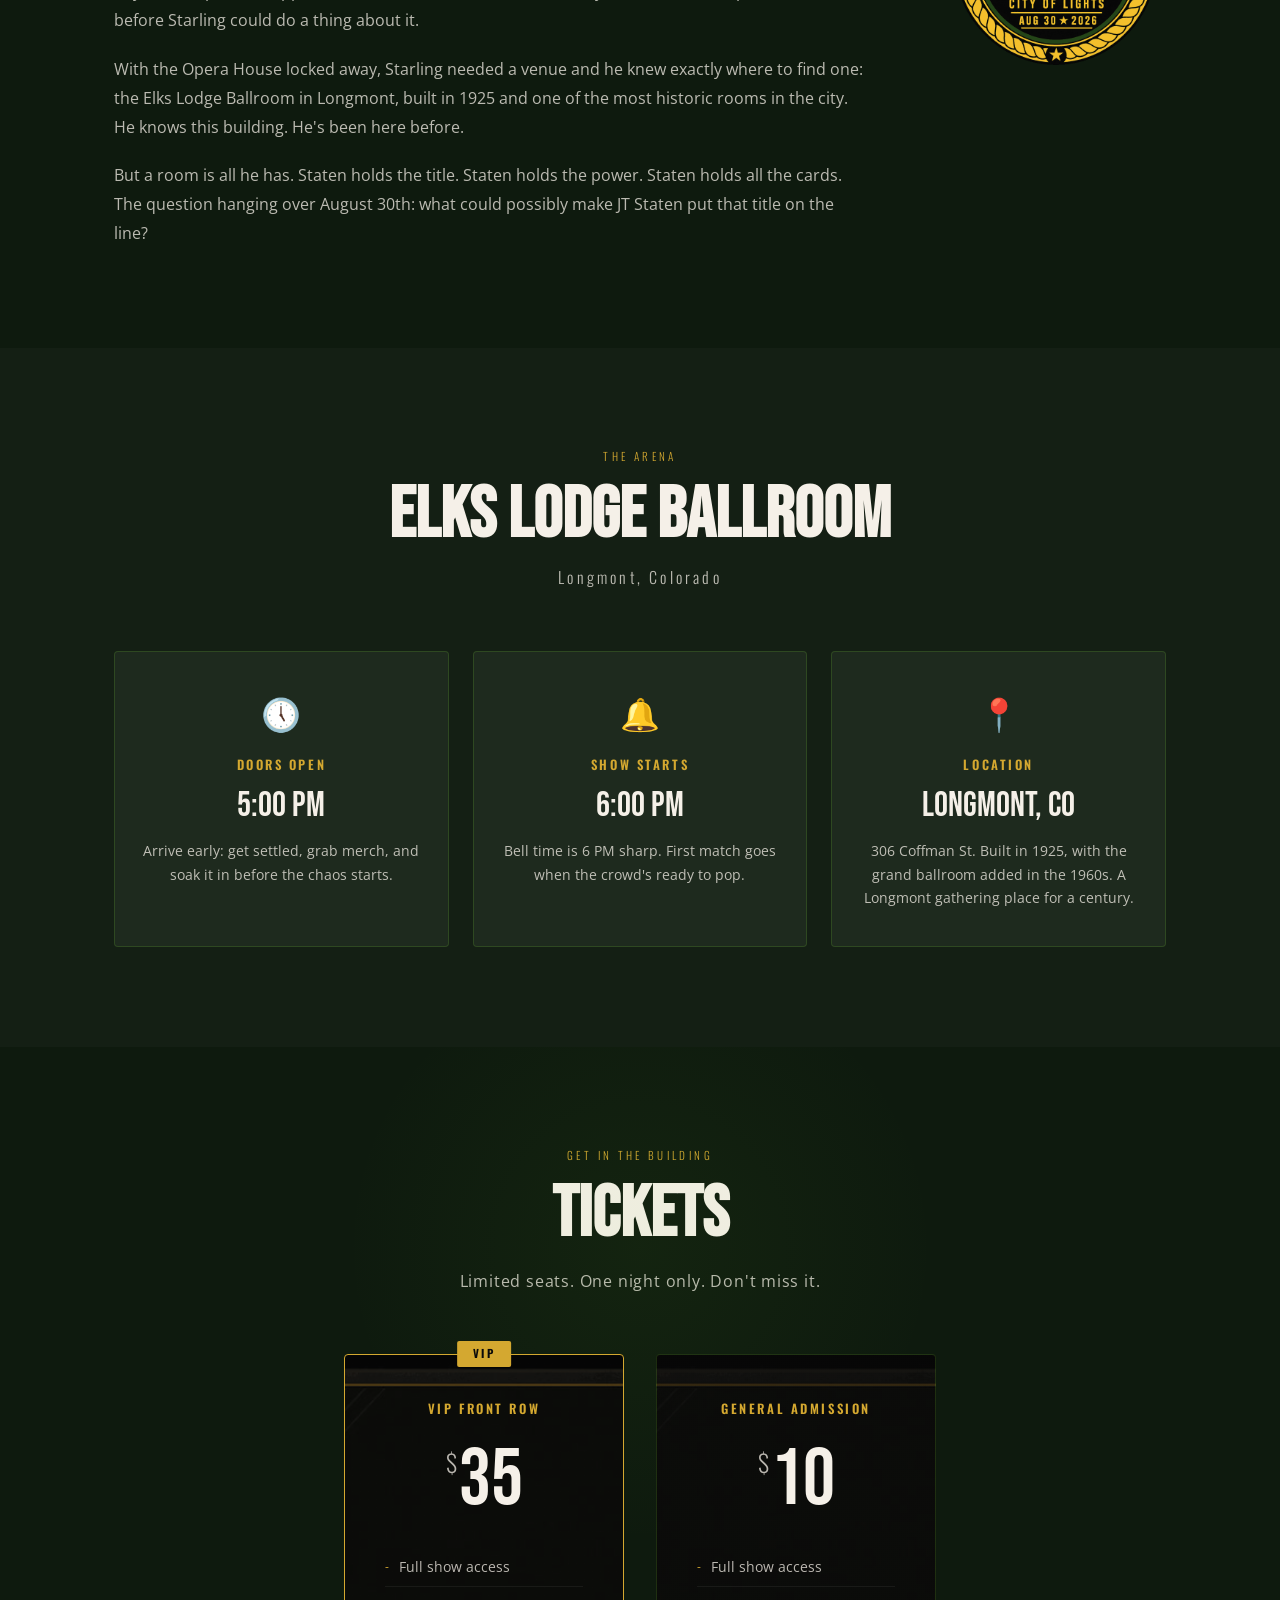
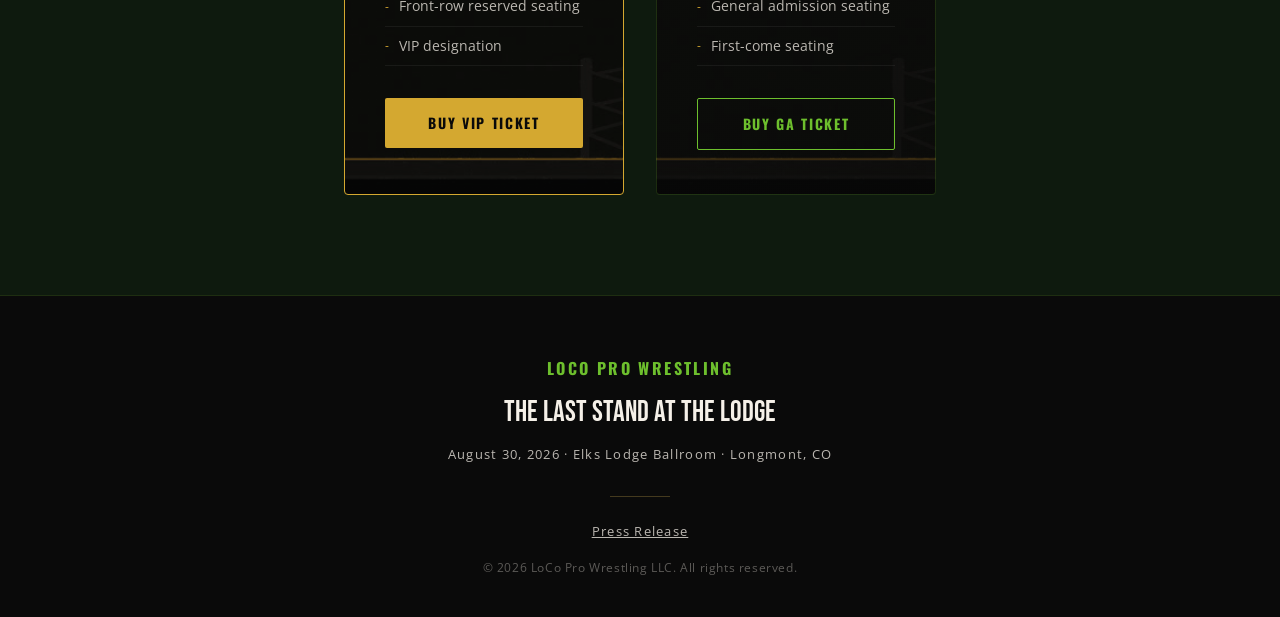
==== commit dfecd30d: "Update Last Stand ticket tiers and pricing" ====
--- a/index.html
+++ b/index.html
@@ -18,27 +18,23 @@
   <meta name="twitter:title" content="The Last Stand at the Lodge | LoCo Pro Wrestling" />
   <meta name="twitter:description" content="August 30, 2026 at the Elks Lodge Ballroom in Longmont, Colorado. Doors at 5 PM; bell time at 6 PM." />
   <meta name="twitter:image" content="https://laststand.locopro.pw/webimages/ui/poster-top-social.jpg" />
+  <!-- GENERATED:EVENT-JSONLD:START -->
   <script type="application/ld+json">
     {
       "@context": "https://schema.org",
       "@type": "Event",
       "@id": "https://laststand.locopro.pw/#event",
-      "name": "The Last Stand at the Lodge",
-      "description": "LoCo Pro Wrestling presents The Last Stand at the Lodge, a live professional wrestling event at the Elks Lodge Ballroom in Longmont, Colorado.",
+      "name": "Last Stand at the Lodge",
+      "description": "LoCo Pro Wrestling presents Last Stand at the Lodge, a live professional wrestling event.",
       "url": "https://laststand.locopro.pw/",
       "mainEntityOfPage": "https://laststand.locopro.pw/",
       "startDate": "2026-08-30T18:00:00-06:00",
       "doorTime": "2026-08-30T17:00:00-06:00",
       "eventStatus": "https://schema.org/EventScheduled",
       "eventAttendanceMode": "https://schema.org/OfflineEventAttendanceMode",
-      "image": [
-        "https://laststand.locopro.pw/webimages/ui/social-square.jpg",
-        "https://laststand.locopro.pw/webimages/ui/wrestlers-confrontation.png",
-        "https://laststand.locopro.pw/webimages/ui/hero-background.jpg"
-      ],
       "location": {
         "@type": "Place",
-        "name": "Elks Lodge Ballroom",
+        "name": "Longmont Elks Lodge #1055",
         "address": {
           "@type": "PostalAddress",
           "streetAddress": "306 Coffman St",
@@ -52,17 +48,11 @@
         "@type": "Organization",
         "name": "LoCo Pro Wrestling",
         "url": "https://mainpage.locopro.pw/"
-      },
-      "offers": {
-        "@type": "Offer",
-        "name": "Tickets from $15",
-        "url": "https://tickets.locopro.pw/",
-        "price": "15.00",
-        "priceCurrency": "USD",
-        "availability": "https://schema.org/InStock"
       }
     }
   </script>
+  <!-- GENERATED FILE — DO NOT EDIT DIRECTLY -->
+  <!-- GENERATED:EVENT-JSONLD:END -->
   <link rel="icon" type="image/png" href="webimages/ui/logo-badge.png" />
   <link rel="preconnect" href="https://fonts.googleapis.com" />
   <link rel="preconnect" href="https://fonts.gstatic.com" crossorigin />
@@ -238,30 +228,13 @@
           <a href="https://tickets.locopro.pw" class="ticket-btn ticket-btn-vip" target="_blank" rel="noopener noreferrer">Buy VIP Ticket</a>
         </div>
 
-        <div class="ticket-card ticket-card-vip">
-          <div class="ticket-vip-badge">VIP</div>
-          <div class="ticket-header">
-            <h3 class="ticket-tier">VIP Second Row</h3>
-          </div>
-          <div class="ticket-price">
-            <span class="price-dollar">$</span>
-            <span class="price-amount">30</span>
-          </div>
-          <ul class="ticket-perks">
-            <li>Full show access</li>
-            <li>Second-row reserved seating</li>
-            <li>VIP designation</li>
-          </ul>
-          <a href="https://tickets.locopro.pw" class="ticket-btn ticket-btn-vip" target="_blank" rel="noopener noreferrer">Buy VIP Ticket</a>
-        </div>
-
         <div class="ticket-card">
           <div class="ticket-header">
             <h3 class="ticket-tier">General Admission</h3>
           </div>
           <div class="ticket-price">
             <span class="price-dollar">$</span>
-            <span class="price-amount">25</span>
+            <span class="price-amount">10</span>
           </div>
           <ul class="ticket-perks">
             <li>Full show access</li>
@@ -271,22 +244,6 @@
           <a href="https://tickets.locopro.pw" class="ticket-btn ticket-btn-ga" target="_blank" rel="noopener noreferrer">Buy GA Ticket</a>
         </div>
 
-        <div class="ticket-card">
-          <div class="ticket-header">
-            <h3 class="ticket-tier">GA - Child</h3>
-          </div>
-          <div class="ticket-price">
-            <span class="price-dollar">$</span>
-            <span class="price-amount">15</span>
-          </div>
-          <ul class="ticket-perks">
-            <li>Full show access</li>
-            <li>General admission seating</li>
-            <li>Child ticket</li>
-          </ul>
-          <a href="https://tickets.locopro.pw" class="ticket-btn ticket-btn-ga" target="_blank" rel="noopener noreferrer">Buy Child Ticket</a>
-        </div>
-
       </div>
     </div>
   </section>
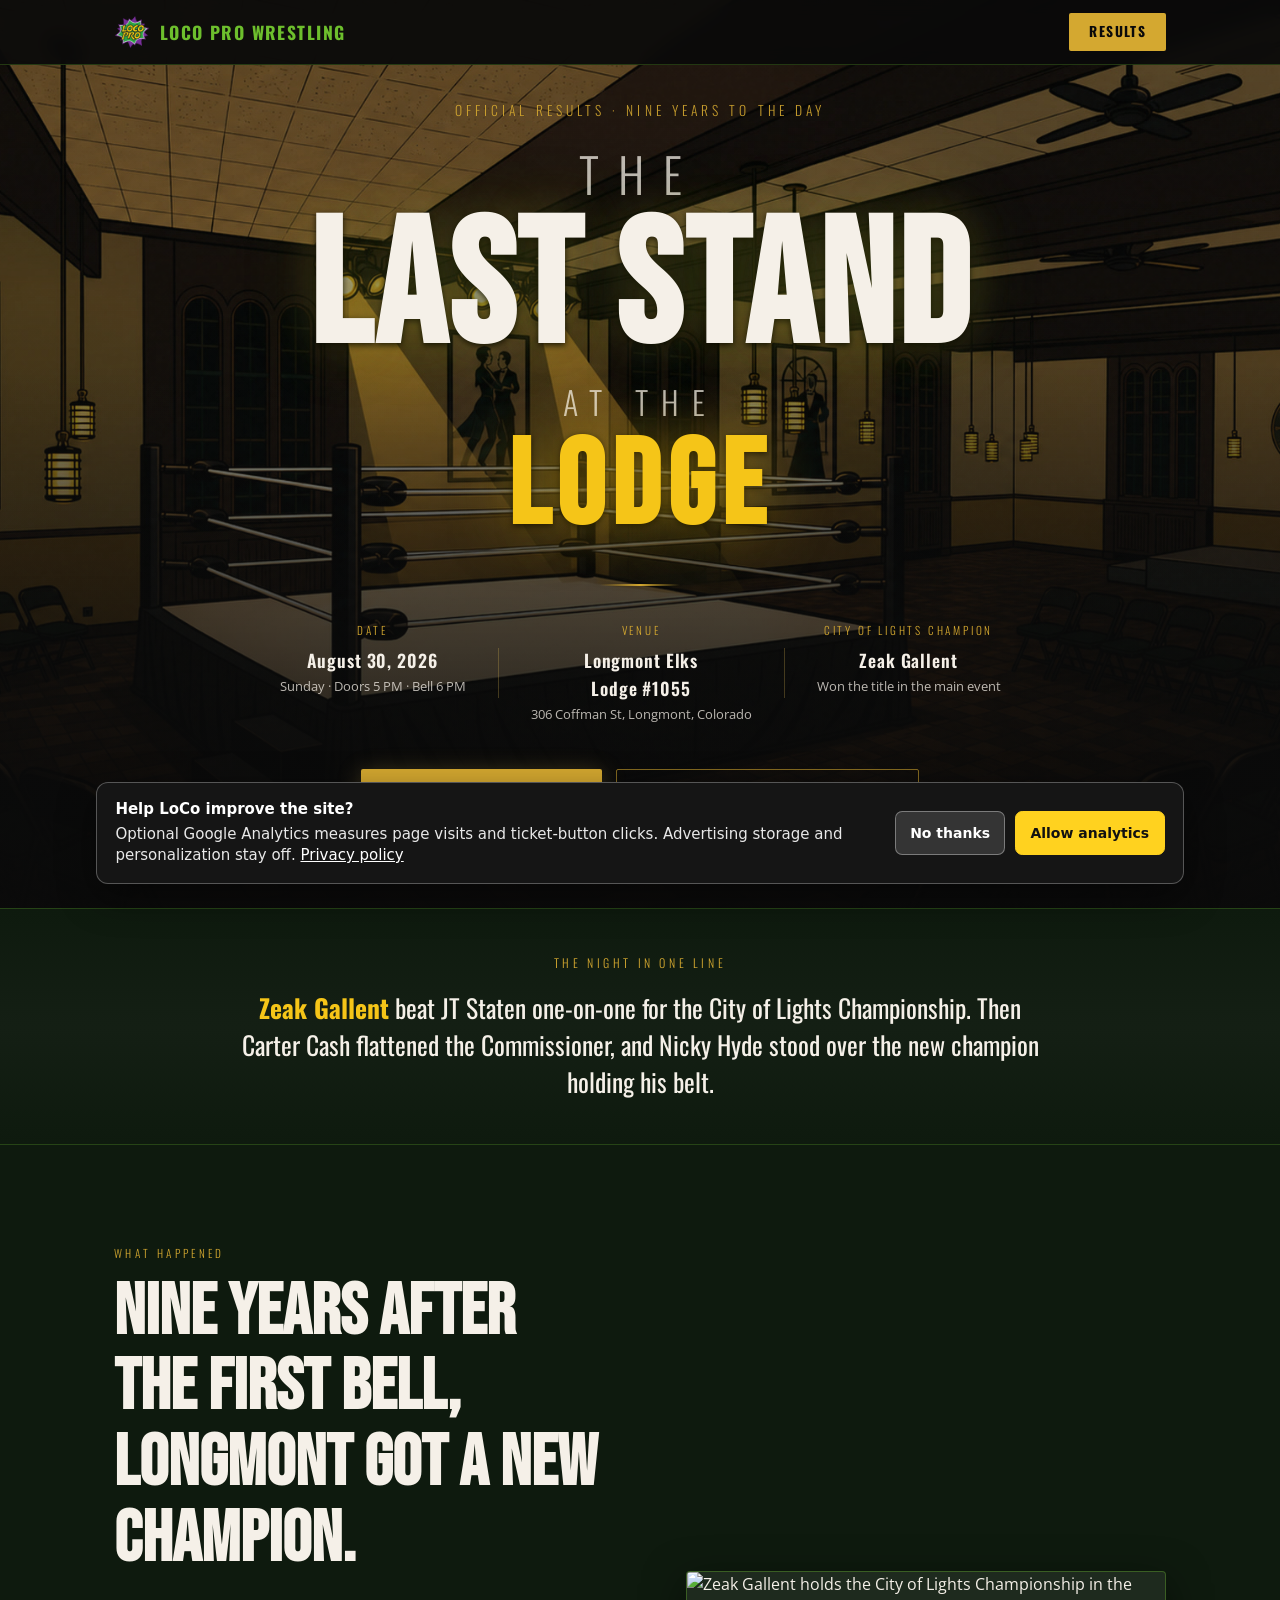
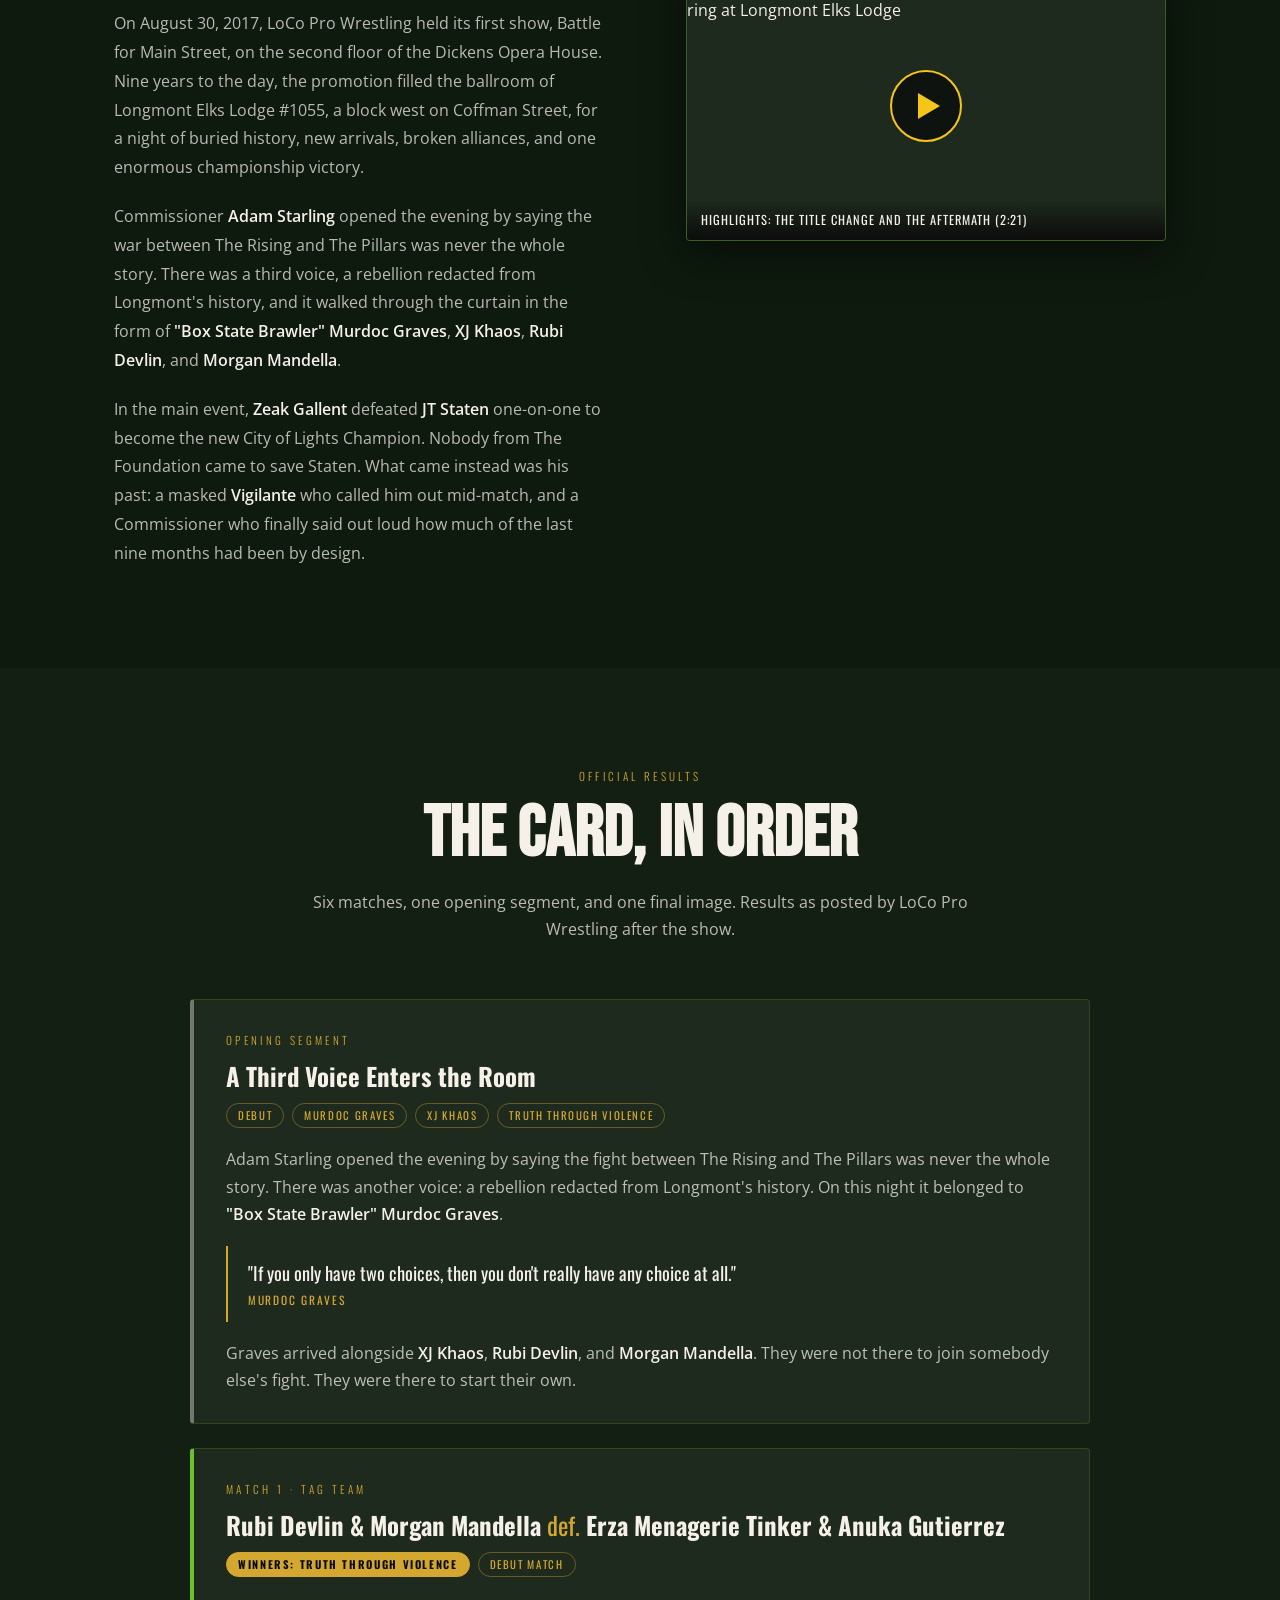
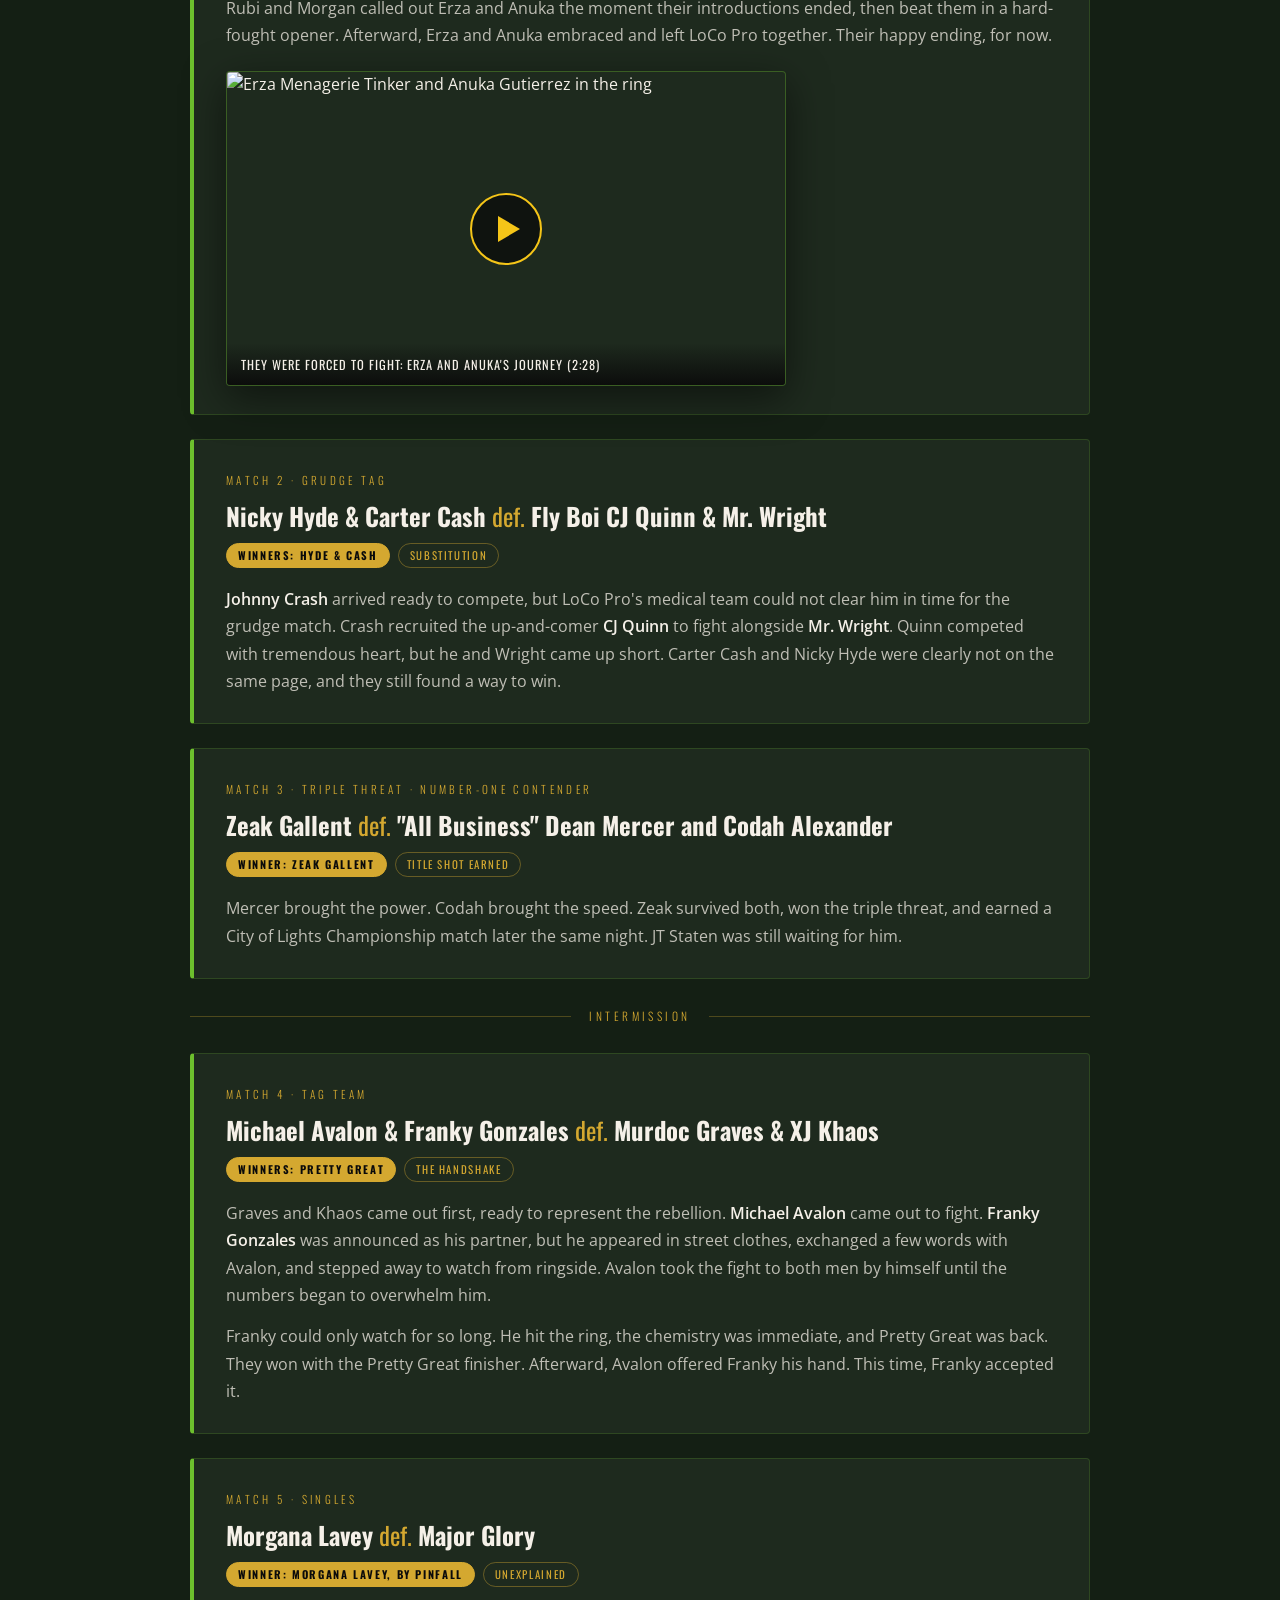
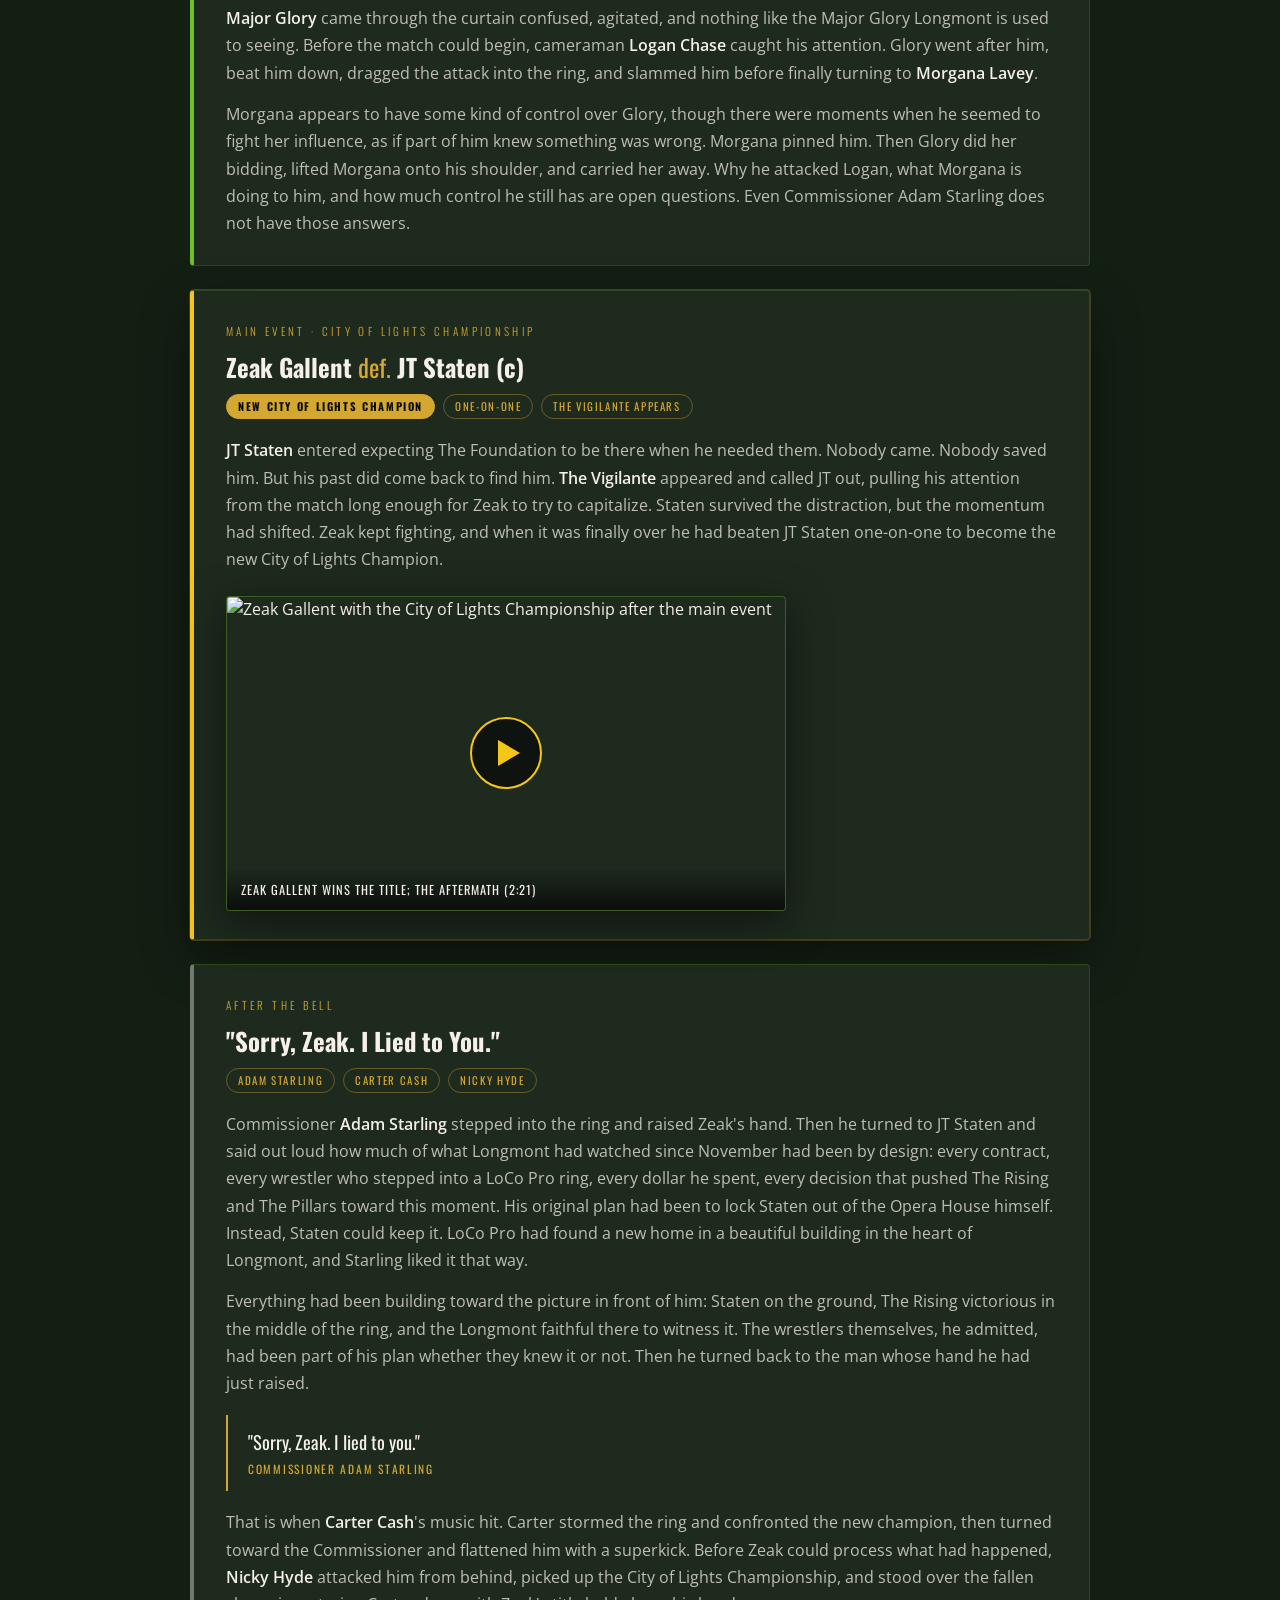
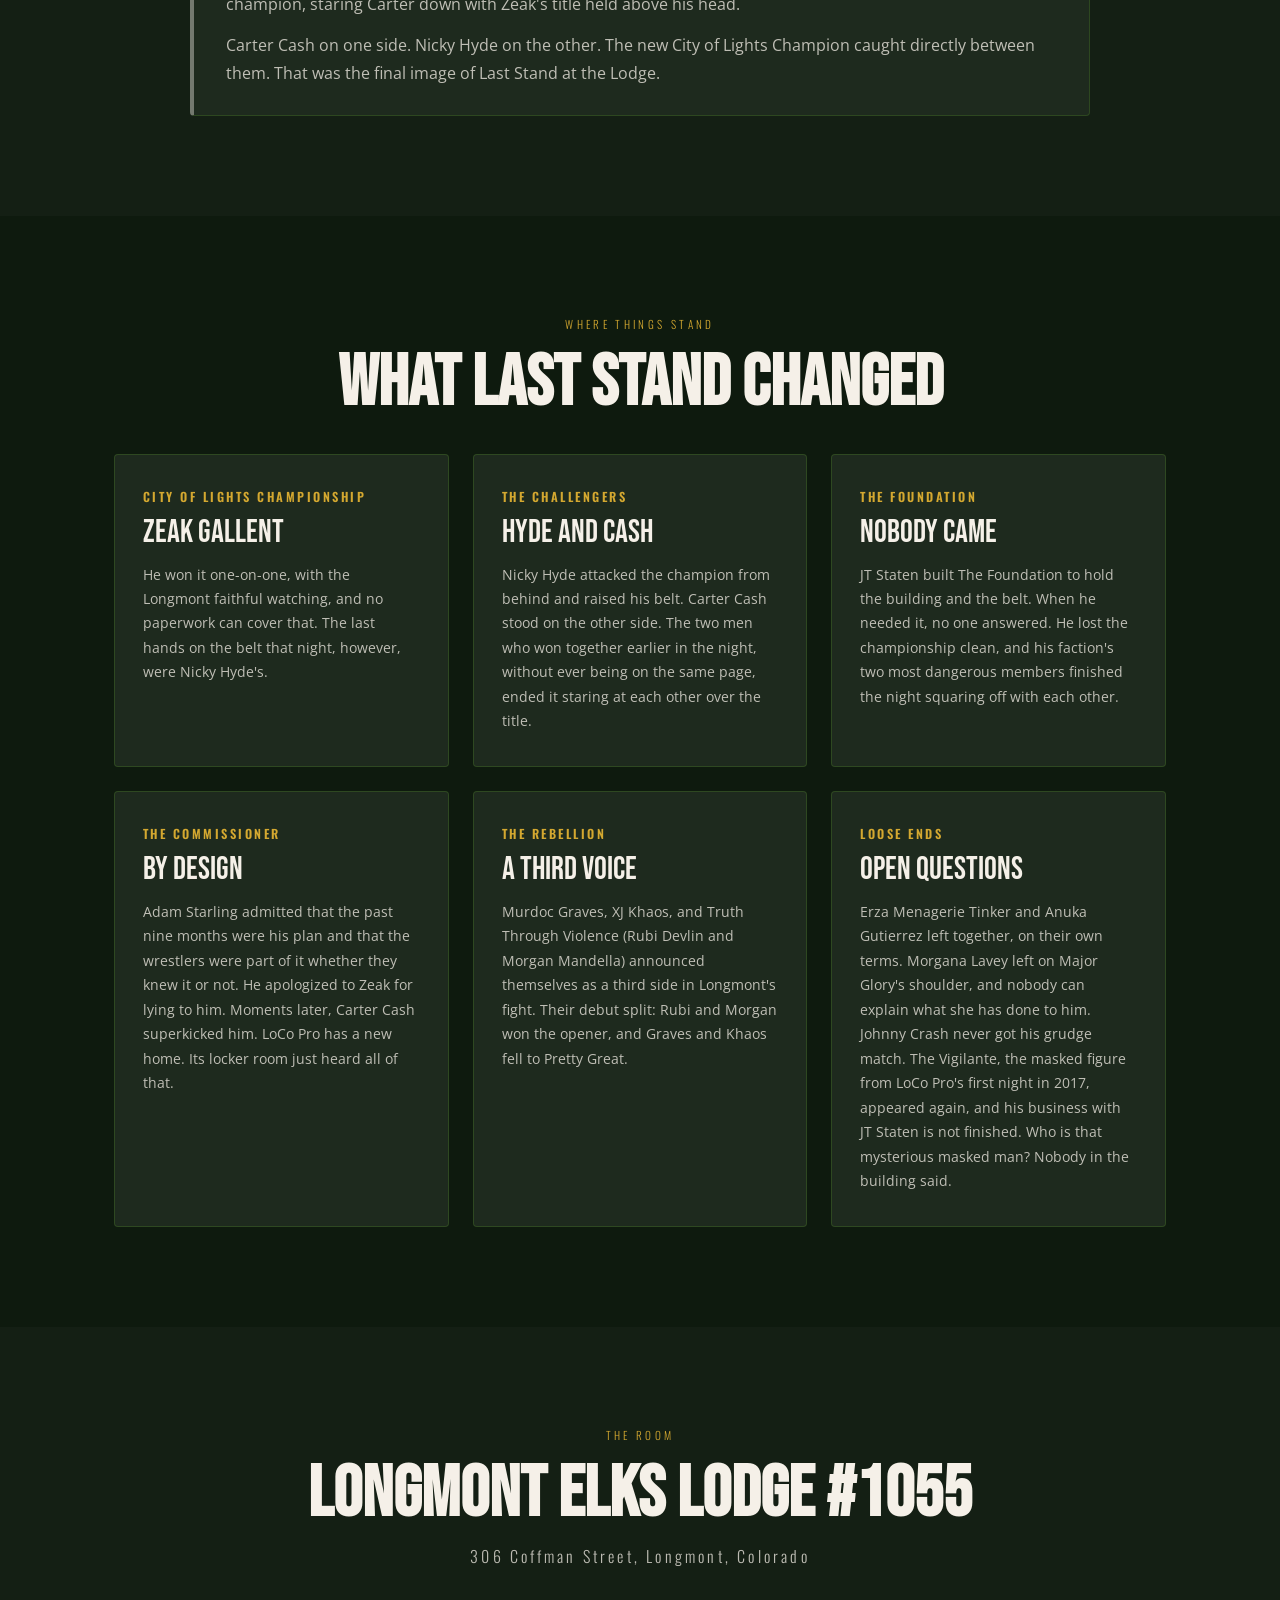
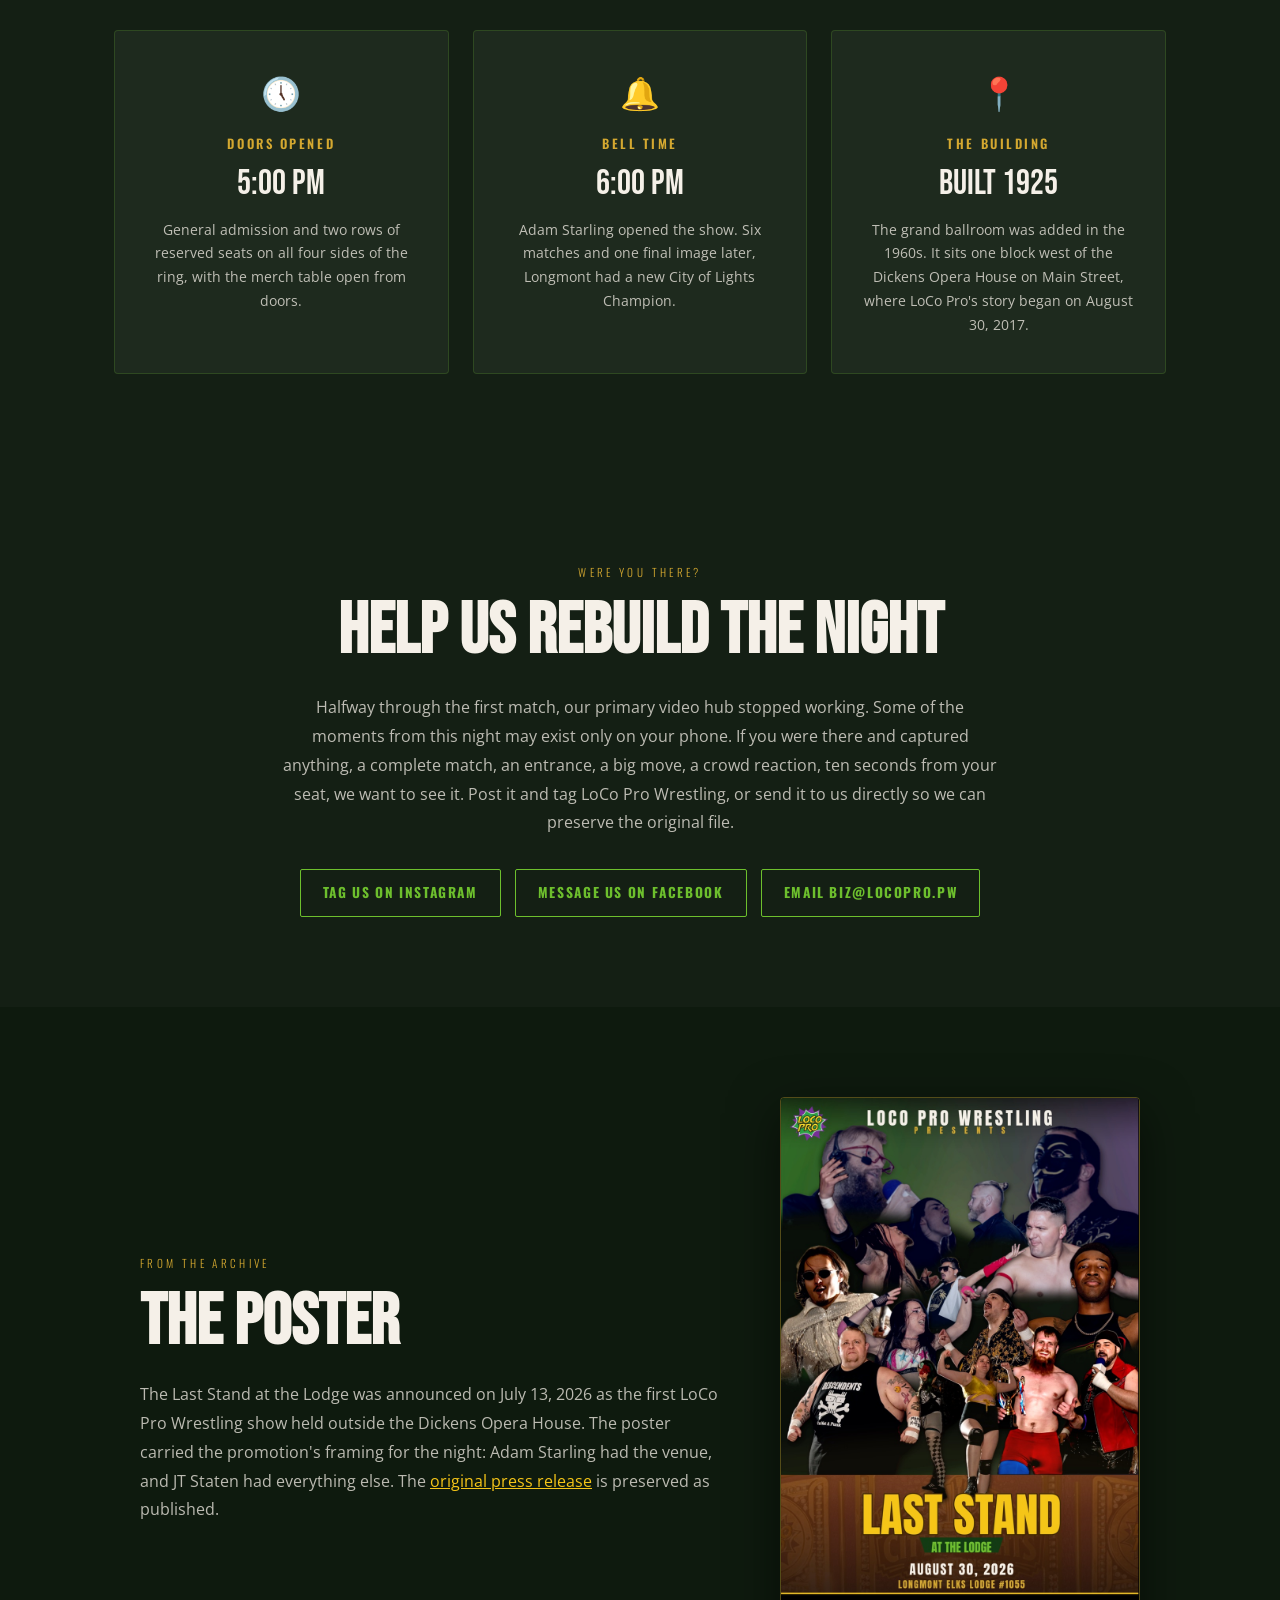
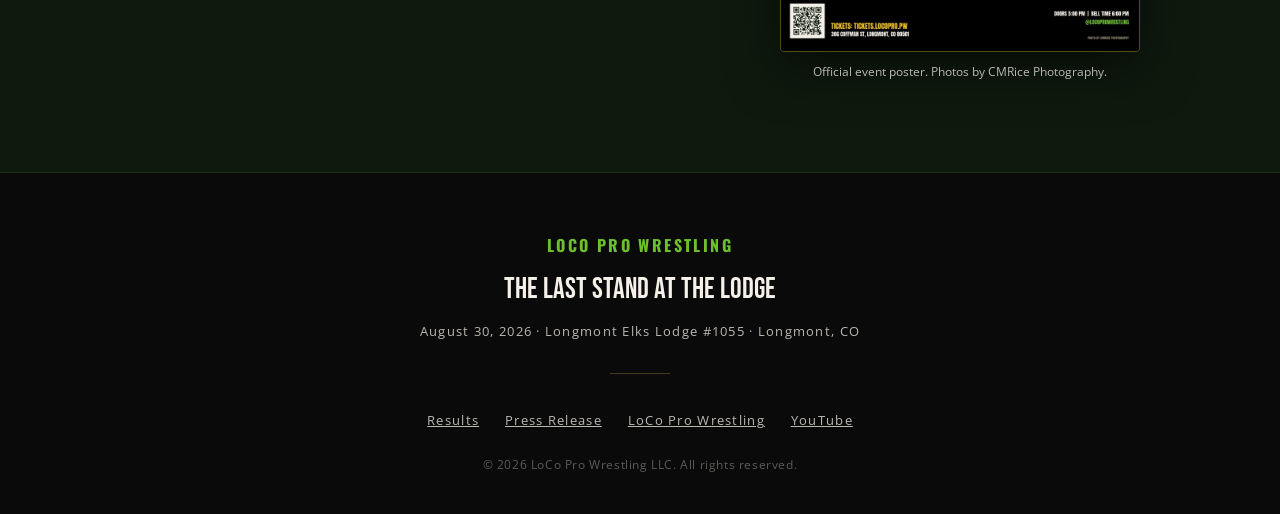
==== commit a673e162: "Convert the Last Stand page into the results page after the August 30, 2026 show Results from the of" ====
--- a/index.html
+++ b/index.html
@@ -4,19 +4,19 @@
   <meta charset="UTF-8" />
   <meta name="viewport" content="width=device-width, initial-scale=1.0" />
   <script src="/analytics.js" defer></script>
-  <title>The Last Stand at the Lodge | LoCo Pro Wrestling</title>
-  <meta name="description" content="Adam Starling has the venue. JT Staten has the title, the power, and The Foundation. August 30, 2026 at the Elks Lodge Ballroom, Longmont, CO." />
+  <title>Last Stand at the Lodge: Results | LoCo Pro Wrestling</title>
+  <meta name="description" content="Results from LoCo Pro Wrestling's Last Stand at the Lodge, August 30, 2026, at Longmont Elks Lodge #1055. Zeak Gallent beat JT Staten one-on-one for the City of Lights Championship, and the night ended with Nicky Hyde holding the belt over the new champion." />
   <link rel="canonical" href="https://laststand.locopro.pw/" />
-  <meta property="og:title" content="The Last Stand at the Lodge | LoCo Pro Wrestling" />
-  <meta property="og:description" content="Adam Starling has the venue. JT Staten has everything else. August 30, 2026 at the Elks Lodge Ballroom in Longmont, CO." />
+  <meta property="og:title" content="Last Stand at the Lodge: Results | LoCo Pro Wrestling" />
+  <meta property="og:description" content="Zeak Gallent is the new City of Lights Champion. Full results from August 30, 2026 at Longmont Elks Lodge #1055 in Longmont, Colorado." />
   <meta property="og:image" content="https://laststand.locopro.pw/webimages/ui/poster-top-social.jpg" />
   <meta property="og:image:width" content="1200" />
   <meta property="og:image:height" content="630" />
   <meta property="og:type" content="website" />
   <meta property="og:url" content="https://laststand.locopro.pw/" />
   <meta name="twitter:card" content="summary_large_image" />
-  <meta name="twitter:title" content="The Last Stand at the Lodge | LoCo Pro Wrestling" />
-  <meta name="twitter:description" content="August 30, 2026 at the Elks Lodge Ballroom in Longmont, Colorado. Doors at 5 PM; bell time at 6 PM." />
+  <meta name="twitter:title" content="Last Stand at the Lodge: Results | LoCo Pro Wrestling" />
+  <meta name="twitter:description" content="Zeak Gallent beat JT Staten for the City of Lights Championship. Full results from Last Stand at the Lodge, August 30, 2026, Longmont, Colorado." />
   <meta name="twitter:image" content="https://laststand.locopro.pw/webimages/ui/poster-top-social.jpg" />
   <!-- GENERATED:EVENT-JSONLD:START -->
   <script type="application/ld+json">
@@ -25,7 +25,7 @@
       "@type": "Event",
       "@id": "https://laststand.locopro.pw/#event",
       "name": "Last Stand at the Lodge",
-      "description": "LoCo Pro Wrestling presents Last Stand at the Lodge, a live professional wrestling event.",
+      "description": "LoCo Pro Wrestling presented Last Stand at the Lodge, a live professional wrestling event held August 30, 2026 in Longmont, CO. Results are published on this page.",
       "url": "https://laststand.locopro.pw/",
       "mainEntityOfPage": "https://laststand.locopro.pw/",
       "startDate": "2026-08-30T18:00:00-06:00",
@@ -57,18 +57,18 @@
   <link rel="preconnect" href="https://fonts.googleapis.com" />
   <link rel="preconnect" href="https://fonts.gstatic.com" crossorigin />
   <link href="https://fonts.googleapis.com/css2?family=Bebas+Neue&family=Oswald:wght@300;400;600;700&family=Open+Sans:wght@300;400;600&display=swap" rel="stylesheet" />
-  <link rel="stylesheet" href="styles.css?v=20260624a" />
+  <link rel="stylesheet" href="styles.css?v=20260905a" />
 </head>
 <body>
 
   <!-- NAV -->
   <nav class="nav">
     <div class="nav-inner">
-      <span class="nav-brand">
+      <a class="nav-brand" href="https://mainpage.locopro.pw/">
         <img class="nav-logo" src="webimages/ui/logo-badge.png" alt="" />
         <span>LoCo Pro Wrestling</span>
-      </span>
-      <a href="https://tickets.locopro.pw" class="nav-cta" target="_blank" rel="noopener noreferrer">Get Tickets</a>
+      </a>
+      <a href="#results" class="nav-cta">Results</a>
     </div>
   </nav>
 
@@ -77,7 +77,7 @@
     <div class="hero-bg"></div>
     <div class="hero-overlay"></div>
     <div class="hero-content">
-      <p class="hero-eyebrow">A Continuation of the Opera House Saga</p>
+      <p class="hero-eyebrow">Official Results · Nine Years to the Day</p>
       <h1 class="hero-title">
         <span class="title-the">The</span>
         <span class="title-last-stand">Last Stand</span>
@@ -89,162 +89,415 @@
         <div class="detail-block">
           <span class="detail-label">Date</span>
           <span class="detail-value">August 30, 2026</span>
+          <span class="detail-sub">Sunday · Doors 5 PM · Bell 6 PM</span>
         </div>
         <div class="detail-sep"></div>
         <div class="detail-block">
           <span class="detail-label">Venue</span>
-          <span class="detail-value">Elks Lodge<br>Ballroom</span>
-          <span class="detail-sub">Longmont, Colorado</span>
+          <span class="detail-value">Longmont Elks<br>Lodge #1055</span>
+          <span class="detail-sub">306 Coffman St, Longmont, Colorado</span>
         </div>
         <div class="detail-sep"></div>
         <div class="detail-block">
-          <span class="detail-label">Doors / Show</span>
-          <span class="detail-value">5 PM / 6 PM</span>
-        </div>
-      </div>
-      <a href="https://tickets.locopro.pw" class="hero-btn" target="_blank" rel="noopener noreferrer">Secure Your Seat</a>
-    </div>
-    <div class="scroll-hint">
+          <span class="detail-label">City of Lights Champion</span>
+          <span class="detail-value">Zeak Gallent</span>
+          <span class="detail-sub">Won the title in the main event</span>
+        </div>
+      </div>
+      <div class="hero-actions">
+        <a href="#results" class="hero-btn">See the Results</a>
+        <a href="https://www.youtube.com/watch?v=za9g7keZ8nk" class="hero-btn hero-btn--ghost" target="_blank" rel="noopener noreferrer">Watch the Highlights</a>
+      </div>
+    </div>
+    <div class="scroll-hint" aria-hidden="true">
       <span>↓</span>
     </div>
   </section>
 
-  <!-- COUNTDOWN -->
-  <section class="countdown-section">
-    <p class="countdown-label">The Last Stand Begins In</p>
-    <div class="countdown" id="countdown">
-      <div class="cd-block">
-        <span class="cd-num" id="cd-days">--</span>
-        <span class="cd-unit">Days</span>
-      </div>
-      <div class="cd-colon">:</div>
-      <div class="cd-block">
-        <span class="cd-num" id="cd-hours">--</span>
-        <span class="cd-unit">Hours</span>
-      </div>
-      <div class="cd-colon">:</div>
-      <div class="cd-block">
-        <span class="cd-num" id="cd-mins">--</span>
-        <span class="cd-unit">Minutes</span>
-      </div>
-      <div class="cd-colon">:</div>
-      <div class="cd-block">
-        <span class="cd-num" id="cd-secs">--</span>
-        <span class="cd-unit">Seconds</span>
-      </div>
-    </div>
-  </section>
-
-  <!-- ABOUT -->
-  <section class="about" id="about">
+  <!-- THE NIGHT IN ONE LINE -->
+  <section class="final-bar" aria-label="The night in one line">
+    <p class="final-label">The Night in One Line</p>
+    <p class="final-line">
+      <strong>Zeak Gallent</strong> beat JT Staten one-on-one for the City of Lights Championship.
+      Then Carter Cash flattened the Commissioner, and Nicky Hyde stood over the new champion holding his belt.
+    </p>
+  </section>
+
+  <!-- WHAT HAPPENED -->
+  <section class="about" id="recap">
     <div class="container">
       <div class="about-inner">
         <div class="about-text">
-          <p class="section-eyebrow">How We Got Here</p>
-          <h2 class="section-title">Starling Has the Venue.<br />Staten Has Everything Else.</h2>
+          <p class="section-eyebrow">What Happened</p>
+          <h2 class="section-title">Nine Years After the First Bell,<br />Longmont Got a New Champion.</h2>
           <p class="about-body">
-            At Vendetta at the Opera House, Adam Starling thought he had a plan. Break
-            The Pillars' exclusivity contract. Take back his city. But
-            <strong>JT Staten</strong> was one step ahead. He disbanded The Pillars himself
-            and rebuilt them as <strong>The Foundation</strong>. Then the <strong>Main Street
-            Authority</strong> (a totally unrelated group, as far as anyone can prove) stepped
-            in and sealed a brand new exclusivity clause with the Opera House before
-            Starling could do a thing about it.
+            On August 30, 2017, LoCo Pro Wrestling held its first show, Battle for Main Street,
+            on the second floor of the Dickens Opera House. Nine years to the day, the promotion
+            filled the ballroom of Longmont Elks Lodge #1055, a block west on Coffman Street, for a
+            night of buried history, new arrivals, broken alliances, and one enormous championship
+            victory.
           </p>
           <p class="about-body">
-            With the Opera House locked away, Starling needed a venue and he knew exactly
-            where to find one: the Elks Lodge Ballroom in Longmont, built in 1925 and one
-            of the most historic rooms in the city. He knows this building. He's been here
-            before.
+            Commissioner <strong>Adam Starling</strong> opened the evening by saying the war between
+            The Rising and The Pillars was never the whole story. There was a third voice, a rebellion
+            redacted from Longmont's history, and it walked through the curtain in the form of
+            <strong>"Box State Brawler" Murdoc Graves</strong>, <strong>XJ Khaos</strong>,
+            <strong>Rubi Devlin</strong>, and <strong>Morgan Mandella</strong>.
           </p>
           <p class="about-body">
-            But a room is all he has. Staten holds the title. Staten holds the power.
-            Staten holds all the cards. The question hanging over August 30th:
-            what could possibly make JT Staten put that title on the line?
-          </p>
-        </div>
-        <div class="about-badge">
-          <img
-            class="badge-image"
-            src="webimages/ui/mystery-challenger-badge.png"
-            alt="City of Lights mystery challenger badge for August 30, 2026"
-          />
-        </div>
-      </div>
-    </div>
-  </section>
-
-  <!-- VENUE -->
+            In the main event, <strong>Zeak Gallent</strong> defeated <strong>JT Staten</strong>
+            one-on-one to become the new City of Lights Champion. Nobody from The Foundation came to
+            save Staten. What came instead was his past: a masked <strong>Vigilante</strong> who
+            called him out mid-match, and a Commissioner who finally said out loud how much of the
+            last nine months had been by design.
+          </p>
+        </div>
+        <div class="about-media">
+          <a class="video-facade" href="https://www.youtube.com/watch?v=za9g7keZ8nk" data-video-id="za9g7keZ8nk" target="_blank" rel="noopener noreferrer" aria-label="Play the Last Stand at the Lodge highlights on YouTube">
+            <img src="https://i.ytimg.com/vi/za9g7keZ8nk/maxresdefault.jpg" alt="Zeak Gallent holds the City of Lights Championship in the ring at Longmont Elks Lodge" width="1280" height="720" loading="lazy" />
+            <span class="video-play" aria-hidden="true"></span>
+            <span class="video-caption">Highlights: the title change and the aftermath (2:21)</span>
+          </a>
+        </div>
+      </div>
+    </div>
+  </section>
+
+  <!-- RESULTS -->
+  <section class="results" id="results">
+    <div class="container">
+      <p class="section-eyebrow center">Official Results</p>
+      <h2 class="section-title center">The Card, in Order</h2>
+      <p class="results-intro">
+        Six matches, one opening segment, and one final image. Results as posted by LoCo Pro Wrestling after the show.
+      </p>
+
+      <div class="result-list">
+
+        <article class="result result--segment">
+          <p class="result-eyebrow">Opening Segment</p>
+          <h3 class="result-title">A Third Voice Enters the Room</h3>
+          <div class="result-chips">
+            <span class="result-chip">Debut</span>
+            <span class="result-chip">Murdoc Graves</span>
+            <span class="result-chip">XJ Khaos</span>
+            <span class="result-chip">Truth Through Violence</span>
+          </div>
+          <p class="result-body">
+            Adam Starling opened the evening by saying the fight between The Rising and The Pillars
+            was never the whole story. There was another voice: a rebellion redacted from Longmont's
+            history. On this night it belonged to <strong>"Box State Brawler" Murdoc Graves</strong>.
+          </p>
+          <blockquote class="result-quote">
+            "If you only have two choices, then you don't really have any choice at all."
+            <cite>Murdoc Graves</cite>
+          </blockquote>
+          <p class="result-body">
+            Graves arrived alongside <strong>XJ Khaos</strong>, <strong>Rubi Devlin</strong>, and
+            <strong>Morgan Mandella</strong>. They were not there to join somebody else's fight.
+            They were there to start their own.
+          </p>
+        </article>
+
+        <article class="result">
+          <p class="result-eyebrow">Match 1 · Tag Team</p>
+          <h3 class="result-title">Rubi Devlin &amp; Morgan Mandella <span class="def">def.</span> Erza Menagerie Tinker &amp; Anuka Gutierrez</h3>
+          <div class="result-chips">
+            <span class="result-chip result-chip--win">Winners: Truth Through Violence</span>
+            <span class="result-chip">Debut match</span>
+          </div>
+          <p class="result-body">
+            Rubi and Morgan called out Erza and Anuka the moment their introductions ended, then beat
+            them in a hard-fought opener. Afterward, Erza and Anuka embraced and left LoCo Pro
+            together. Their happy ending, for now.
+          </p>
+          <div class="result-media">
+            <a class="video-facade" href="https://www.youtube.com/watch?v=Ja5bxj8J4n8" data-video-id="Ja5bxj8J4n8" target="_blank" rel="noopener noreferrer" aria-label="Play They Were Forced to Fight, the story of Erza and Anuka, on YouTube">
+              <img src="https://i.ytimg.com/vi/Ja5bxj8J4n8/maxresdefault.jpg" alt="Erza Menagerie Tinker and Anuka Gutierrez in the ring" width="1280" height="720" loading="lazy" />
+              <span class="video-play" aria-hidden="true"></span>
+              <span class="video-caption">They Were Forced to Fight: Erza and Anuka's journey (2:28)</span>
+            </a>
+          </div>
+        </article>
+
+        <article class="result">
+          <p class="result-eyebrow">Match 2 · Grudge Tag</p>
+          <h3 class="result-title">Nicky Hyde &amp; Carter Cash <span class="def">def.</span> Fly Boi CJ Quinn &amp; Mr. Wright</h3>
+          <div class="result-chips">
+            <span class="result-chip result-chip--win">Winners: Hyde &amp; Cash</span>
+            <span class="result-chip">Substitution</span>
+          </div>
+          <p class="result-body">
+            <strong>Johnny Crash</strong> arrived ready to compete, but LoCo Pro's medical team could not
+            clear him in time for the grudge match. Crash recruited the up-and-comer
+            <strong>CJ Quinn</strong> to fight alongside <strong>Mr. Wright</strong>. Quinn competed
+            with tremendous heart, but he and Wright came up short. Carter Cash and Nicky Hyde were
+            clearly not on the same page, and they still found a way to win.
+          </p>
+        </article>
+
+        <article class="result">
+          <p class="result-eyebrow">Match 3 · Triple Threat · Number-One Contender</p>
+          <h3 class="result-title">Zeak Gallent <span class="def">def.</span> "All Business" Dean Mercer and Codah Alexander</h3>
+          <div class="result-chips">
+            <span class="result-chip result-chip--win">Winner: Zeak Gallent</span>
+            <span class="result-chip">Title shot earned</span>
+          </div>
+          <p class="result-body">
+            Mercer brought the power. Codah brought the speed. Zeak survived both, won the triple
+            threat, and earned a City of Lights Championship match later the same night. JT Staten
+            was still waiting for him.
+          </p>
+        </article>
+
+        <p class="result-divider" aria-hidden="true">Intermission</p>
+
+        <article class="result">
+          <p class="result-eyebrow">Match 4 · Tag Team</p>
+          <h3 class="result-title">Michael Avalon &amp; Franky Gonzales <span class="def">def.</span> Murdoc Graves &amp; XJ Khaos</h3>
+          <div class="result-chips">
+            <span class="result-chip result-chip--win">Winners: Pretty Great</span>
+            <span class="result-chip">The handshake</span>
+          </div>
+          <p class="result-body">
+            Graves and Khaos came out first, ready to represent the rebellion. <strong>Michael Avalon</strong>
+            came out to fight. <strong>Franky Gonzales</strong> was announced as his partner, but he
+            appeared in street clothes, exchanged a few words with Avalon, and stepped away to watch
+            from ringside. Avalon took the fight to both men by himself until the numbers began to
+            overwhelm him.
+          </p>
+          <p class="result-body">
+            Franky could only watch for so long. He hit the ring, the chemistry was immediate, and
+            Pretty Great was back. They won with the Pretty Great finisher. Afterward, Avalon offered
+            Franky his hand. This time, Franky accepted it.
+          </p>
+        </article>
+
+        <article class="result">
+          <p class="result-eyebrow">Match 5 · Singles</p>
+          <h3 class="result-title">Morgana Lavey <span class="def">def.</span> Major Glory</h3>
+          <div class="result-chips">
+            <span class="result-chip result-chip--win">Winner: Morgana Lavey, by pinfall</span>
+            <span class="result-chip">Unexplained</span>
+          </div>
+          <p class="result-body">
+            <strong>Major Glory</strong> came through the curtain confused, agitated, and nothing like the
+            Major Glory Longmont is used to seeing. Before the match could begin, cameraman
+            <strong>Logan Chase</strong> caught his attention. Glory went after him, beat him down,
+            dragged the attack into the ring, and slammed him before finally turning to
+            <strong>Morgana Lavey</strong>.
+          </p>
+          <p class="result-body">
+            Morgana appears to have some kind of control over Glory, though there were moments when he
+            seemed to fight her influence, as if part of him knew something was wrong. Morgana pinned
+            him. Then Glory did her bidding, lifted Morgana onto his shoulder, and carried her away.
+            Why he attacked Logan, what Morgana is doing to him, and how much control he still has are
+            open questions. Even Commissioner Adam Starling does not have those answers.
+          </p>
+        </article>
+
+        <article class="result result--title">
+          <p class="result-eyebrow">Main Event · City of Lights Championship</p>
+          <h3 class="result-title">Zeak Gallent <span class="def">def.</span> JT Staten (c)</h3>
+          <div class="result-chips">
+            <span class="result-chip result-chip--win">New City of Lights Champion</span>
+            <span class="result-chip">One-on-one</span>
+            <span class="result-chip">The Vigilante appears</span>
+          </div>
+          <p class="result-body">
+            <strong>JT Staten</strong> entered expecting The Foundation to be there when he needed them.
+            Nobody came. Nobody saved him. But his past did come back to find him.
+            <strong>The Vigilante</strong> appeared and called JT out, pulling his attention from the
+            match long enough for Zeak to try to capitalize. Staten survived the distraction, but the
+            momentum had shifted. Zeak kept fighting, and when it was finally over he had beaten JT
+            Staten one-on-one to become the new City of Lights Champion.
+          </p>
+          <div class="result-media">
+            <a class="video-facade" href="https://www.youtube.com/watch?v=za9g7keZ8nk" data-video-id="za9g7keZ8nk" target="_blank" rel="noopener noreferrer" aria-label="Play the main event highlights on YouTube">
+              <img src="https://i.ytimg.com/vi/za9g7keZ8nk/maxresdefault.jpg" alt="Zeak Gallent with the City of Lights Championship after the main event" width="1280" height="720" loading="lazy" />
+              <span class="video-play" aria-hidden="true"></span>
+              <span class="video-caption">Zeak Gallent wins the title; the aftermath (2:21)</span>
+            </a>
+          </div>
+        </article>
+
+        <article class="result result--segment">
+          <p class="result-eyebrow">After the Bell</p>
+          <h3 class="result-title">"Sorry, Zeak. I Lied to You."</h3>
+          <div class="result-chips">
+            <span class="result-chip">Adam Starling</span>
+            <span class="result-chip">Carter Cash</span>
+            <span class="result-chip">Nicky Hyde</span>
+          </div>
+          <p class="result-body">
+            Commissioner <strong>Adam Starling</strong> stepped into the ring and raised Zeak's hand. Then he
+            turned to JT Staten and said out loud how much of what Longmont had watched since November
+            had been by design: every contract, every wrestler who stepped into a LoCo Pro ring, every
+            dollar he spent, every decision that pushed The Rising and The Pillars toward this moment.
+            His original plan had been to lock Staten out of the Opera House himself. Instead, Staten
+            could keep it. LoCo Pro had found a new home in a beautiful building in the heart of
+            Longmont, and Starling liked it that way.
+          </p>
+          <p class="result-body">
+            Everything had been building toward the picture in front of him: Staten on the ground, The
+            Rising victorious in the middle of the ring, and the Longmont faithful there to witness it.
+            The wrestlers themselves, he admitted, had been part of his plan whether they knew it or
+            not. Then he turned back to the man whose hand he had just raised.
+          </p>
+          <blockquote class="result-quote">
+            "Sorry, Zeak. I lied to you."
+            <cite>Commissioner Adam Starling</cite>
+          </blockquote>
+          <p class="result-body">
+            That is when <strong>Carter Cash</strong>'s music hit. Carter stormed the ring and confronted the
+            new champion, then turned toward the Commissioner and flattened him with a superkick.
+            Before Zeak could process what had happened, <strong>Nicky Hyde</strong> attacked him from
+            behind, picked up the City of Lights Championship, and stood over the fallen champion,
+            staring Carter down with Zeak's title held above his head.
+          </p>
+          <p class="result-body">
+            Carter Cash on one side. Nicky Hyde on the other. The new City of Lights Champion caught
+            directly between them. That was the final image of Last Stand at the Lodge.
+          </p>
+        </article>
+
+      </div>
+    </div>
+  </section>
+
+  <!-- WHAT CHANGED -->
+  <section class="aftermath" id="aftermath">
+    <div class="container">
+      <p class="section-eyebrow center">Where Things Stand</p>
+      <h2 class="section-title center">What Last Stand Changed</h2>
+      <div class="aftermath-grid">
+        <article class="aftermath-card">
+          <h3>City of Lights Championship</h3>
+          <p class="aftermath-lead">Zeak Gallent</p>
+          <p>
+            He won it one-on-one, with the Longmont faithful watching, and no paperwork can cover
+            that. The last hands on the belt that night, however, were Nicky Hyde's.
+          </p>
+        </article>
+        <article class="aftermath-card">
+          <h3>The Challengers</h3>
+          <p class="aftermath-lead">Hyde and Cash</p>
+          <p>
+            Nicky Hyde attacked the champion from behind and raised his belt. Carter Cash stood on
+            the other side. The two men who won together earlier in the night, without ever being on
+            the same page, ended it staring at each other over the title.
+          </p>
+        </article>
+        <article class="aftermath-card">
+          <h3>The Foundation</h3>
+          <p class="aftermath-lead">Nobody came</p>
+          <p>
+            JT Staten built The Foundation to hold the building and the belt. When he needed it, no
+            one answered. He lost the championship clean, and his faction's two most dangerous
+            members finished the night squaring off with each other.
+          </p>
+        </article>
+        <article class="aftermath-card">
+          <h3>The Commissioner</h3>
+          <p class="aftermath-lead">By design</p>
+          <p>
+            Adam Starling admitted that the past nine months were his plan and that the wrestlers were
+            part of it whether they knew it or not. He apologized to Zeak for lying to him. Moments
+            later, Carter Cash superkicked him. LoCo Pro has a new home. Its locker room just heard
+            all of that.
+          </p>
+        </article>
+        <article class="aftermath-card">
+          <h3>The Rebellion</h3>
+          <p class="aftermath-lead">A third voice</p>
+          <p>
+            Murdoc Graves, XJ Khaos, and Truth Through Violence (Rubi Devlin and Morgan Mandella)
+            announced themselves as a third side in Longmont's fight. Their debut split: Rubi and
+            Morgan won the opener, and Graves and Khaos fell to Pretty Great.
+          </p>
+        </article>
+        <article class="aftermath-card">
+          <h3>Loose Ends</h3>
+          <p class="aftermath-lead">Open questions</p>
+          <p>
+            Erza Menagerie Tinker and Anuka Gutierrez left together, on their own terms. Morgana Lavey
+            left on Major Glory's shoulder, and nobody can explain what she has done to him. Johnny
+            Crash never got his grudge match. The Vigilante, the masked figure from LoCo Pro's first
+            night in 2017, appeared again, and his business with JT Staten is not finished. Who is
+            that mysterious masked man? Nobody in the building said.
+          </p>
+        </article>
+      </div>
+    </div>
+  </section>
+
+  <!-- THE ROOM -->
   <section class="venue" id="venue">
     <div class="container">
-      <p class="section-eyebrow center">The Arena</p>
-      <h2 class="section-title center">Elks Lodge Ballroom</h2>
-      <p class="venue-location">Longmont, Colorado</p>
+      <p class="section-eyebrow center">The Room</p>
+      <h2 class="section-title center">Longmont Elks Lodge #1055</h2>
+      <p class="venue-location">306 Coffman Street, Longmont, Colorado</p>
       <div class="venue-cards">
         <div class="venue-card">
-          <span class="venue-card-icon">🕔</span>
-          <h3>Doors Open</h3>
+          <span class="venue-card-icon" aria-hidden="true">🕔</span>
+          <h3>Doors Opened</h3>
           <p class="venue-card-time">5:00 PM</p>
-          <p class="venue-card-desc">Arrive early: get settled, grab merch, and soak it in before the chaos starts.</p>
+          <p class="venue-card-desc">General admission and two rows of reserved seats on all four sides of the ring, with the merch table open from doors.</p>
         </div>
         <div class="venue-card">
-          <span class="venue-card-icon">🔔</span>
-          <h3>Show Starts</h3>
+          <span class="venue-card-icon" aria-hidden="true">🔔</span>
+          <h3>Bell Time</h3>
           <p class="venue-card-time">6:00 PM</p>
-          <p class="venue-card-desc">Bell time is 6 PM sharp. First match goes when the crowd's ready to pop.</p>
+          <p class="venue-card-desc">Adam Starling opened the show. Six matches and one final image later, Longmont had a new City of Lights Champion.</p>
         </div>
         <div class="venue-card">
-          <span class="venue-card-icon">📍</span>
-          <h3>Location</h3>
-          <p class="venue-card-time">Longmont, CO</p>
-          <p class="venue-card-desc">306 Coffman St. Built in 1925, with the grand ballroom added in the 1960s. A Longmont gathering place for a century.</p>
-        </div>
-      </div>
-    </div>
-  </section>
-
-  <!-- TICKETS -->
-  <section class="tickets" id="tickets">
+          <span class="venue-card-icon" aria-hidden="true">📍</span>
+          <h3>The Building</h3>
+          <p class="venue-card-time">Built 1925</p>
+          <p class="venue-card-desc">The grand ballroom was added in the 1960s. It sits one block west of the Dickens Opera House on Main Street, where LoCo Pro's story began on August 30, 2017.</p>
+        </div>
+      </div>
+    </div>
+  </section>
+
+  <!-- FOOTAGE -->
+  <section class="footage" id="footage">
     <div class="container">
-      <p class="section-eyebrow center">Get In The Building</p>
-      <h2 class="section-title center">Tickets</h2>
-      <p class="tickets-sub">Limited seats. One night only. Don't miss it.</p>
-      <div class="ticket-cards">
-
-        <div class="ticket-card ticket-card-vip">
-          <div class="ticket-vip-badge">VIP</div>
-          <div class="ticket-header">
-            <h3 class="ticket-tier">VIP Front Row</h3>
-          </div>
-          <div class="ticket-price">
-            <span class="price-dollar">$</span>
-            <span class="price-amount">35</span>
-          </div>
-          <ul class="ticket-perks">
-            <li>Full show access</li>
-            <li>Front-row reserved seating</li>
-            <li>VIP designation</li>
-          </ul>
-          <a href="https://tickets.locopro.pw" class="ticket-btn ticket-btn-vip" target="_blank" rel="noopener noreferrer">Buy VIP Ticket</a>
-        </div>
-
-        <div class="ticket-card">
-          <div class="ticket-header">
-            <h3 class="ticket-tier">General Admission</h3>
-          </div>
-          <div class="ticket-price">
-            <span class="price-dollar">$</span>
-            <span class="price-amount">10</span>
-          </div>
-          <ul class="ticket-perks">
-            <li>Full show access</li>
-            <li>General admission seating</li>
-            <li>First-come seating</li>
-          </ul>
-          <a href="https://tickets.locopro.pw" class="ticket-btn ticket-btn-ga" target="_blank" rel="noopener noreferrer">Buy GA Ticket</a>
-        </div>
-
-      </div>
+      <p class="section-eyebrow center">Were You There?</p>
+      <h2 class="section-title center">Help Us Rebuild the Night</h2>
+      <p class="footage-body">
+        Halfway through the first match, our primary video hub stopped working. Some of the moments
+        from this night may exist only on your phone. If you were there and captured anything, a
+        complete match, an entrance, a big move, a crowd reaction, ten seconds from your seat, we want
+        to see it. Post it and tag LoCo Pro Wrestling, or send it to us directly so we can preserve
+        the original file.
+      </p>
+      <div class="footage-actions">
+        <a class="btn-outline" href="https://www.instagram.com/locoprowrestling/" target="_blank" rel="noopener noreferrer">Tag us on Instagram</a>
+        <a class="btn-outline" href="https://www.facebook.com/locopw/" target="_blank" rel="noopener noreferrer">Message us on Facebook</a>
+        <a class="btn-outline" href="mailto:biz@locopro.pw?subject=Last%20Stand%20at%20the%20Lodge%20footage">Email biz@locopro.pw</a>
+      </div>
+    </div>
+  </section>
+
+  <!-- POSTER -->
+  <section class="poster" id="poster">
+    <div class="poster-inner">
+      <div class="poster-text">
+        <p class="section-eyebrow">From the Archive</p>
+        <h2 class="section-title">The Poster</h2>
+        <p class="about-body">
+          The Last Stand at the Lodge was announced on July 13, 2026 as the first LoCo Pro Wrestling
+          show held outside the Dickens Opera House. The poster carried the promotion's framing for
+          the night: Adam Starling had the venue, and JT Staten had everything else. The
+          <a href="pr/PR-LoCo-Pro-Wrestling-The-Last-Stand-at-the-Lodge-2026.html">original press release</a>
+          is preserved as published.
+        </p>
+      </div>
+      <figure class="poster-figure">
+        <img src="webimages/ui/last-stand-poster.jpg" alt="The Last Stand at the Lodge poster: a collage of LoCo Pro Wrestling's roster above the event title, date, and venue" width="906" height="1400" loading="lazy" />
+        <figcaption class="poster-caption">Official event poster. Photos by CMRice Photography.</figcaption>
+      </figure>
     </div>
   </section>
 
@@ -253,13 +506,18 @@
     <div class="container">
       <p class="footer-brand">LoCo Pro Wrestling</p>
       <p class="footer-event">The Last Stand at the Lodge</p>
-      <p class="footer-date">August 30, 2026 · Elks Lodge Ballroom · Longmont, CO</p>
+      <p class="footer-date">August 30, 2026 · Longmont Elks Lodge #1055 · Longmont, CO</p>
       <div class="footer-divider"></div>
-      <p class="footer-press"><a href="pr/PR-LoCo-Pro-Wrestling-The-Last-Stand-at-the-Lodge-2026.html">Press Release</a></p>
+      <nav class="footer-links" aria-label="Footer">
+        <a href="#results">Results</a>
+        <a href="pr/PR-LoCo-Pro-Wrestling-The-Last-Stand-at-the-Lodge-2026.html">Press Release</a>
+        <a href="https://mainpage.locopro.pw/">LoCo Pro Wrestling</a>
+        <a href="https://www.youtube.com/@locoprowrestling" target="_blank" rel="noopener noreferrer">YouTube</a>
+      </nav>
       <p class="footer-copy">&copy; 2026 LoCo Pro Wrestling LLC. All rights reserved.</p>
     </div>
   </footer>
 
-  <script src="script.js?v=20260613a"></script>
+  <script src="script.js?v=20260905a"></script>
 </body>
 </html>
--- a/styles.css
+++ b/styles.css
@@ -861,3 +861,541 @@
     letter-spacing: 0.1em;
   }
 }
+
+/* ==============================
+   RESULTS PAGE (post-show, September 2026)
+   The event concluded on August 30, 2026. The blocks below turn the event
+   landing page into the permanent results page. The pre-show countdown and
+   ticket styles above are retained for history and for thank-you.html.
+   ============================== */
+[id] {
+  scroll-margin-top: 84px;
+}
+
+.nav-brand {
+  text-decoration: none;
+}
+
+.hero-actions {
+  display: flex;
+  flex-wrap: wrap;
+  gap: 14px;
+  justify-content: center;
+}
+
+.hero-btn--ghost {
+  background: transparent;
+  color: var(--gold-bright);
+  border: 1px solid rgba(212, 168, 48, 0.6);
+  box-shadow: none;
+}
+
+.hero-btn--ghost:hover {
+  background: rgba(212, 168, 48, 0.12);
+  box-shadow: none;
+}
+
+.final-bar {
+  background: linear-gradient(180deg, var(--dark) 0%, var(--dark-2) 50%, var(--dark) 100%);
+  border-top: 1px solid rgba(109, 191, 45, 0.25);
+  border-bottom: 1px solid rgba(109, 191, 45, 0.25);
+  padding: 44px 24px;
+  text-align: center;
+}
+
+.final-label {
+  font-family: var(--font-heading);
+  font-weight: 300;
+  font-size: 0.75rem;
+  letter-spacing: 0.3em;
+  text-transform: uppercase;
+  color: var(--gold);
+  margin-bottom: 16px;
+}
+
+.final-line {
+  max-width: 820px;
+  margin: 0 auto;
+  font-family: var(--font-heading);
+  font-weight: 400;
+  font-size: clamp(1.15rem, 2.4vw, 1.6rem);
+  line-height: 1.45;
+  color: var(--white);
+}
+
+.final-line strong {
+  color: var(--gold-bright);
+  font-weight: 700;
+}
+
+.about-media {
+  width: 100%;
+  max-width: 480px;
+}
+
+.video-facade {
+  position: relative;
+  display: block;
+  aspect-ratio: 16 / 9;
+  overflow: hidden;
+  border-radius: 4px;
+  border: 1px solid rgba(109, 191, 45, 0.35);
+  background: var(--dark-3);
+  box-shadow: 0 12px 40px rgba(0, 0, 0, 0.5);
+  color: var(--white);
+  text-decoration: none;
+}
+
+.video-facade img {
+  width: 100%;
+  height: 100%;
+  object-fit: cover;
+  display: block;
+  transition: transform 0.3s ease;
+}
+
+.video-facade:hover img,
+.video-facade:focus-visible img {
+  transform: scale(1.03);
+}
+
+.video-facade:focus-visible {
+  outline: 2px solid var(--gold-bright);
+  outline-offset: 3px;
+}
+
+.video-play {
+  position: absolute;
+  left: 50%;
+  top: 50%;
+  width: 72px;
+  height: 72px;
+  transform: translate(-50%, -50%);
+  border-radius: 50%;
+  background: rgba(10, 10, 10, 0.72);
+  border: 2px solid var(--gold-bright);
+}
+
+.video-play::after {
+  content: '';
+  position: absolute;
+  left: 55%;
+  top: 50%;
+  transform: translate(-50%, -50%);
+  border-left: 22px solid var(--gold-bright);
+  border-top: 13px solid transparent;
+  border-bottom: 13px solid transparent;
+}
+
+.video-caption {
+  position: absolute;
+  left: 0;
+  right: 0;
+  bottom: 0;
+  padding: 12px 14px 10px;
+  background: linear-gradient(0deg, rgba(10, 10, 10, 0.92), transparent);
+  font-family: var(--font-heading);
+  font-weight: 400;
+  font-size: 0.78rem;
+  letter-spacing: 0.08em;
+  text-transform: uppercase;
+  color: var(--white);
+}
+
+.video-facade iframe {
+  position: absolute;
+  inset: 0;
+  width: 100%;
+  height: 100%;
+  border: 0;
+}
+
+.results {
+  padding: 100px 24px;
+  background: var(--dark-2);
+}
+
+.results-intro {
+  text-align: center;
+  color: var(--white-dim);
+  max-width: 720px;
+  margin: -16px auto 56px;
+  line-height: 1.7;
+}
+
+.result-list {
+  display: grid;
+  gap: 24px;
+  max-width: 900px;
+  margin: 0 auto;
+}
+
+.result {
+  background: var(--dark-3);
+  border: 1px solid rgba(109, 191, 45, 0.2);
+  border-left: 4px solid var(--green);
+  border-radius: 4px;
+  padding: 32px 32px 28px;
+}
+
+.result--title {
+  border-left-color: var(--gold-bright);
+  box-shadow: 0 0 0 1px rgba(212, 168, 48, 0.25), 0 18px 48px rgba(0, 0, 0, 0.4);
+}
+
+.result--segment {
+  border-left-color: rgba(245, 240, 232, 0.4);
+}
+
+.result-eyebrow {
+  font-family: var(--font-heading);
+  font-weight: 300;
+  font-size: 0.7rem;
+  letter-spacing: 0.3em;
+  text-transform: uppercase;
+  color: var(--gold);
+  margin-bottom: 10px;
+}
+
+.result-title {
+  font-family: var(--font-heading);
+  font-weight: 700;
+  font-size: clamp(1.2rem, 2.4vw, 1.55rem);
+  line-height: 1.25;
+  color: var(--white);
+  margin-bottom: 6px;
+  text-wrap: balance;
+}
+
+.result-title .def {
+  color: var(--gold);
+  font-weight: 400;
+}
+
+.result-chips {
+  display: flex;
+  flex-wrap: wrap;
+  gap: 8px;
+  margin: 12px 0 18px;
+}
+
+.result-chip {
+  font-family: var(--font-heading);
+  font-weight: 400;
+  font-size: 0.68rem;
+  letter-spacing: 0.15em;
+  text-transform: uppercase;
+  color: var(--gold);
+  border: 1px solid rgba(212, 168, 48, 0.4);
+  border-radius: 999px;
+  padding: 5px 11px;
+  line-height: 1.2;
+}
+
+.result-chip--win {
+  background: var(--gold);
+  color: var(--black);
+  border-color: var(--gold);
+  font-weight: 700;
+}
+
+.result-body {
+  color: var(--white-dim);
+  font-size: 0.975rem;
+  line-height: 1.75;
+  margin-bottom: 14px;
+}
+
+.result-body strong {
+  color: var(--white);
+  font-weight: 600;
+}
+
+.result-body:last-child {
+  margin-bottom: 0;
+}
+
+.result-quote {
+  margin: 18px 0;
+  padding: 14px 20px;
+  border-left: 2px solid var(--gold);
+  font-family: var(--font-heading);
+  font-weight: 400;
+  font-size: 1.15rem;
+  line-height: 1.4;
+  color: var(--white);
+}
+
+.result-quote cite {
+  display: block;
+  margin-top: 6px;
+  font-size: 0.72rem;
+  letter-spacing: 0.15em;
+  text-transform: uppercase;
+  color: var(--gold);
+  font-style: normal;
+}
+
+.result-media {
+  margin-top: 22px;
+  max-width: 560px;
+}
+
+.result-divider {
+  text-align: center;
+  font-family: var(--font-heading);
+  font-weight: 300;
+  letter-spacing: 0.3em;
+  text-transform: uppercase;
+  font-size: 0.72rem;
+  color: var(--gold);
+  padding: 4px 0;
+  display: flex;
+  align-items: center;
+  gap: 18px;
+}
+
+.result-divider::before,
+.result-divider::after {
+  content: '';
+  flex: 1;
+  height: 1px;
+  background: rgba(212, 168, 48, 0.3);
+}
+
+.aftermath {
+  padding: 100px 24px;
+  background: var(--dark);
+}
+
+.aftermath-grid {
+  display: grid;
+  grid-template-columns: repeat(3, 1fr);
+  gap: 24px;
+  max-width: 1100px;
+  margin: 0 auto;
+}
+
+.aftermath-card {
+  background: var(--dark-3);
+  border: 1px solid rgba(109, 191, 45, 0.2);
+  border-radius: 4px;
+  padding: 32px 28px;
+}
+
+.aftermath-card h3 {
+  font-family: var(--font-heading);
+  font-weight: 600;
+  font-size: 0.78rem;
+  letter-spacing: 0.2em;
+  text-transform: uppercase;
+  color: var(--gold);
+  margin-bottom: 10px;
+}
+
+.aftermath-lead {
+  font-family: var(--font-display);
+  font-size: 2rem;
+  line-height: 1;
+  color: var(--white);
+  margin-bottom: 14px;
+}
+
+.aftermath-card p:not(.aftermath-lead) {
+  font-size: 0.9rem;
+  color: var(--white-dim);
+  line-height: 1.7;
+}
+
+.footage {
+  padding: 90px 24px;
+  background: var(--dark-2);
+  text-align: center;
+}
+
+.footage-body {
+  max-width: 720px;
+  margin: -8px auto 32px;
+  color: var(--white-dim);
+  line-height: 1.8;
+}
+
+.footage-actions {
+  display: flex;
+  flex-wrap: wrap;
+  gap: 14px;
+  justify-content: center;
+}
+
+.btn-outline {
+  display: inline-block;
+  font-family: var(--font-heading);
+  font-weight: 700;
+  font-size: 0.85rem;
+  letter-spacing: 0.12em;
+  text-transform: uppercase;
+  text-decoration: none;
+  padding: 12px 22px;
+  border-radius: 2px;
+  border: 1px solid var(--green);
+  color: var(--green);
+  transition: background 0.2s;
+}
+
+.btn-outline:hover,
+.btn-outline:focus-visible {
+  background: rgba(109, 191, 45, 0.12);
+}
+
+.poster {
+  padding: 90px 24px;
+  background: var(--dark);
+}
+
+.poster-inner {
+  display: grid;
+  grid-template-columns: minmax(0, 1fr) minmax(240px, 360px);
+  gap: 60px;
+  align-items: center;
+  max-width: 1000px;
+  margin: 0 auto;
+}
+
+.poster-text .section-title {
+  margin-bottom: 20px;
+}
+
+.poster-text .about-body a {
+  color: var(--gold-bright);
+}
+
+.poster-figure {
+  margin: 0;
+}
+
+.poster-figure img {
+  width: 100%;
+  height: auto;
+  border-radius: 4px;
+  border: 1px solid rgba(212, 168, 48, 0.35);
+  box-shadow: 0 16px 50px rgba(0, 0, 0, 0.55);
+  display: block;
+}
+
+.poster-caption {
+  font-size: 0.78rem;
+  color: var(--white-dim);
+  margin-top: 10px;
+  text-align: center;
+}
+
+.footer-links {
+  display: flex;
+  flex-wrap: wrap;
+  gap: 4px 10px;
+  justify-content: center;
+  font-size: 0.8rem;
+  letter-spacing: 0.1em;
+  margin-bottom: 12px;
+}
+
+.footer-links a {
+  display: inline-block;
+  padding: 12px 8px;
+  color: var(--white-dim);
+  text-decoration: underline;
+}
+
+.footer-links a:hover {
+  color: var(--green);
+}
+
+.reveal {
+  opacity: 0;
+  transform: translateY(20px);
+  transition: opacity 0.55s ease, transform 0.55s ease;
+}
+
+.reveal.is-visible {
+  opacity: 1;
+  transform: none;
+}
+
+@media (prefers-reduced-motion: reduce) {
+  html {
+    scroll-behavior: auto;
+  }
+
+  .scroll-hint {
+    animation: none;
+  }
+
+  .reveal {
+    opacity: 1;
+    transform: none;
+    transition: none;
+  }
+
+  .video-facade img,
+  .venue-card,
+  .hero-btn,
+  .nav-cta {
+    transition: none;
+  }
+}
+
+@media (max-width: 900px) {
+  .aftermath-grid {
+    grid-template-columns: repeat(2, 1fr);
+  }
+}
+
+@media (max-width: 768px) {
+  .aftermath-grid {
+    grid-template-columns: 1fr;
+    max-width: 480px;
+  }
+
+  .poster-inner {
+    grid-template-columns: 1fr;
+    gap: 32px;
+  }
+
+  .poster-figure {
+    max-width: 340px;
+    margin: 0 auto;
+  }
+
+  .result {
+    padding: 24px 20px 22px;
+  }
+
+  .about-media {
+    max-width: 100%;
+  }
+
+  .hero-actions {
+    flex-direction: column;
+    align-items: stretch;
+  }
+
+  .hero-btn {
+    text-align: center;
+  }
+
+  .final-bar {
+    padding: 36px 20px;
+  }
+}
+
+@media (max-width: 480px) {
+  .hero-eyebrow {
+    font-size: 0.72rem;
+    letter-spacing: 0.16em;
+    margin-bottom: 22px;
+  }
+
+  .result-title {
+    font-size: 1.2rem;
+  }
+}
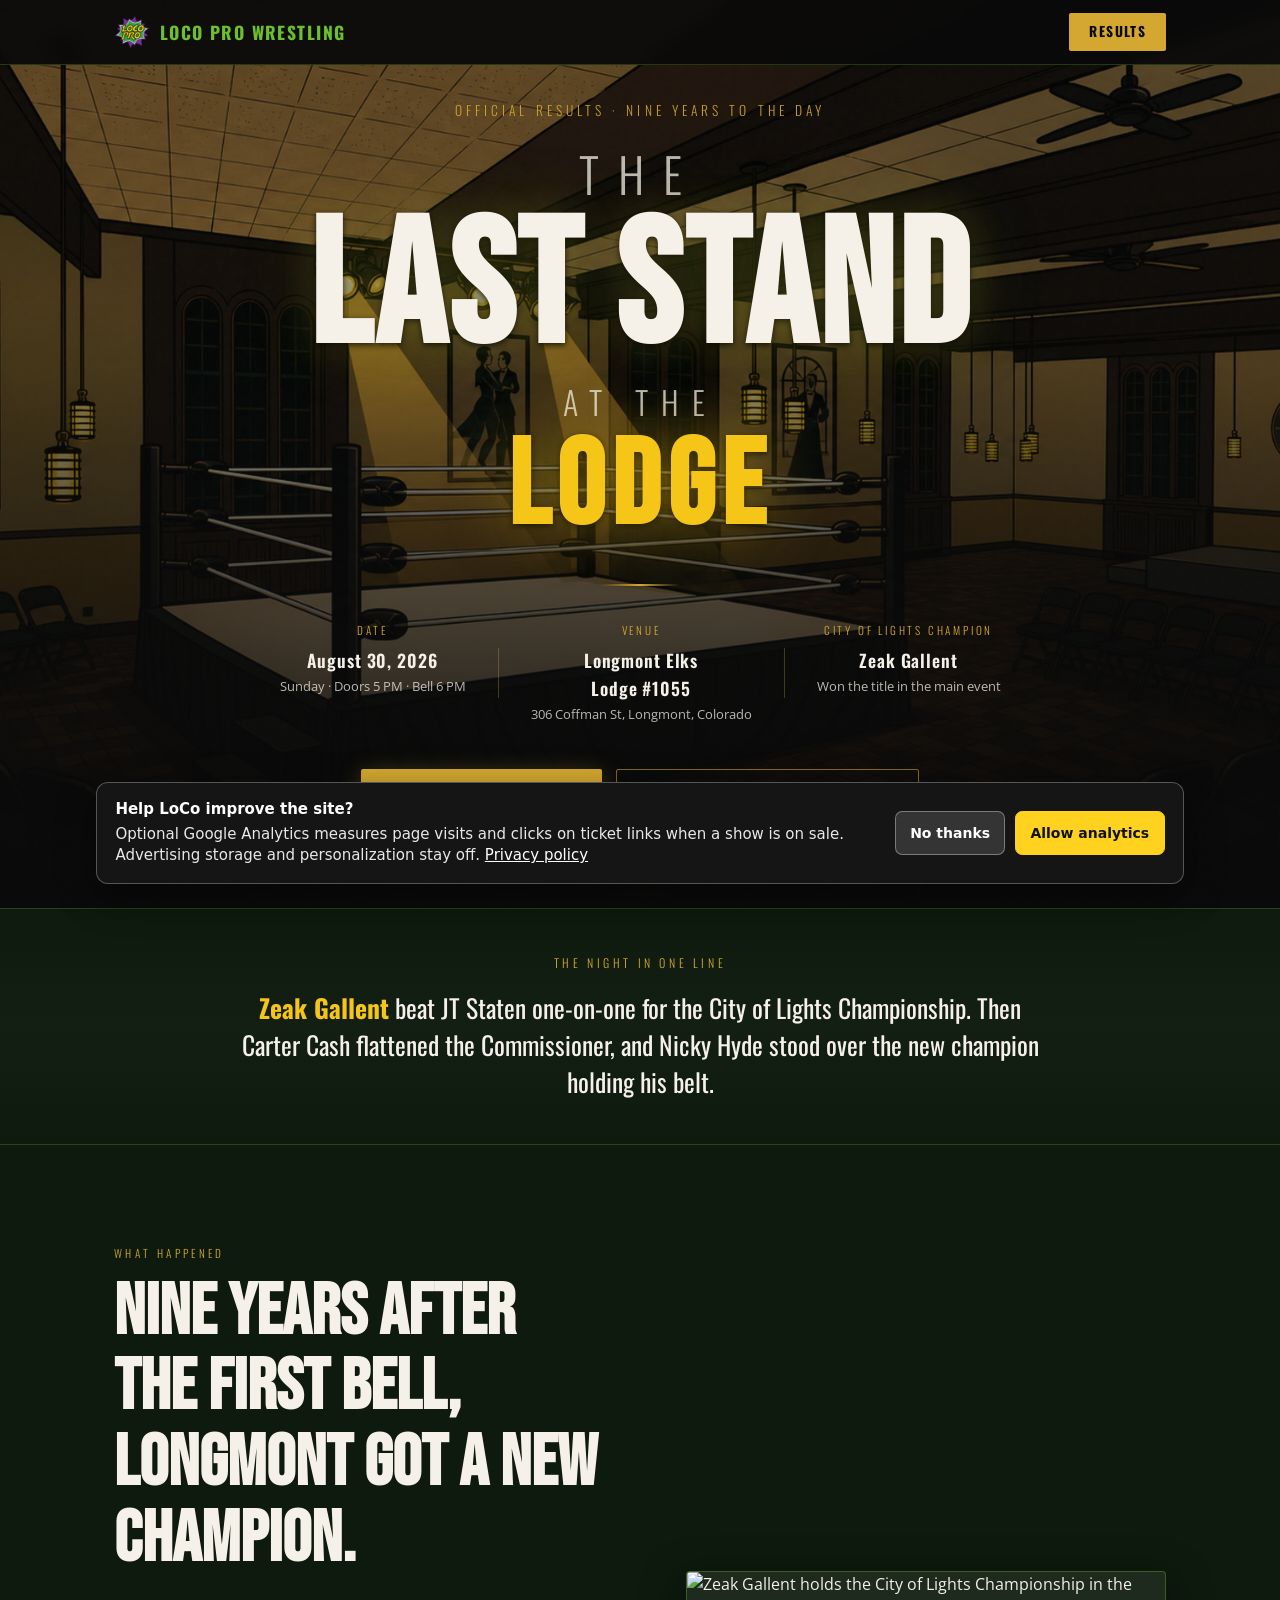
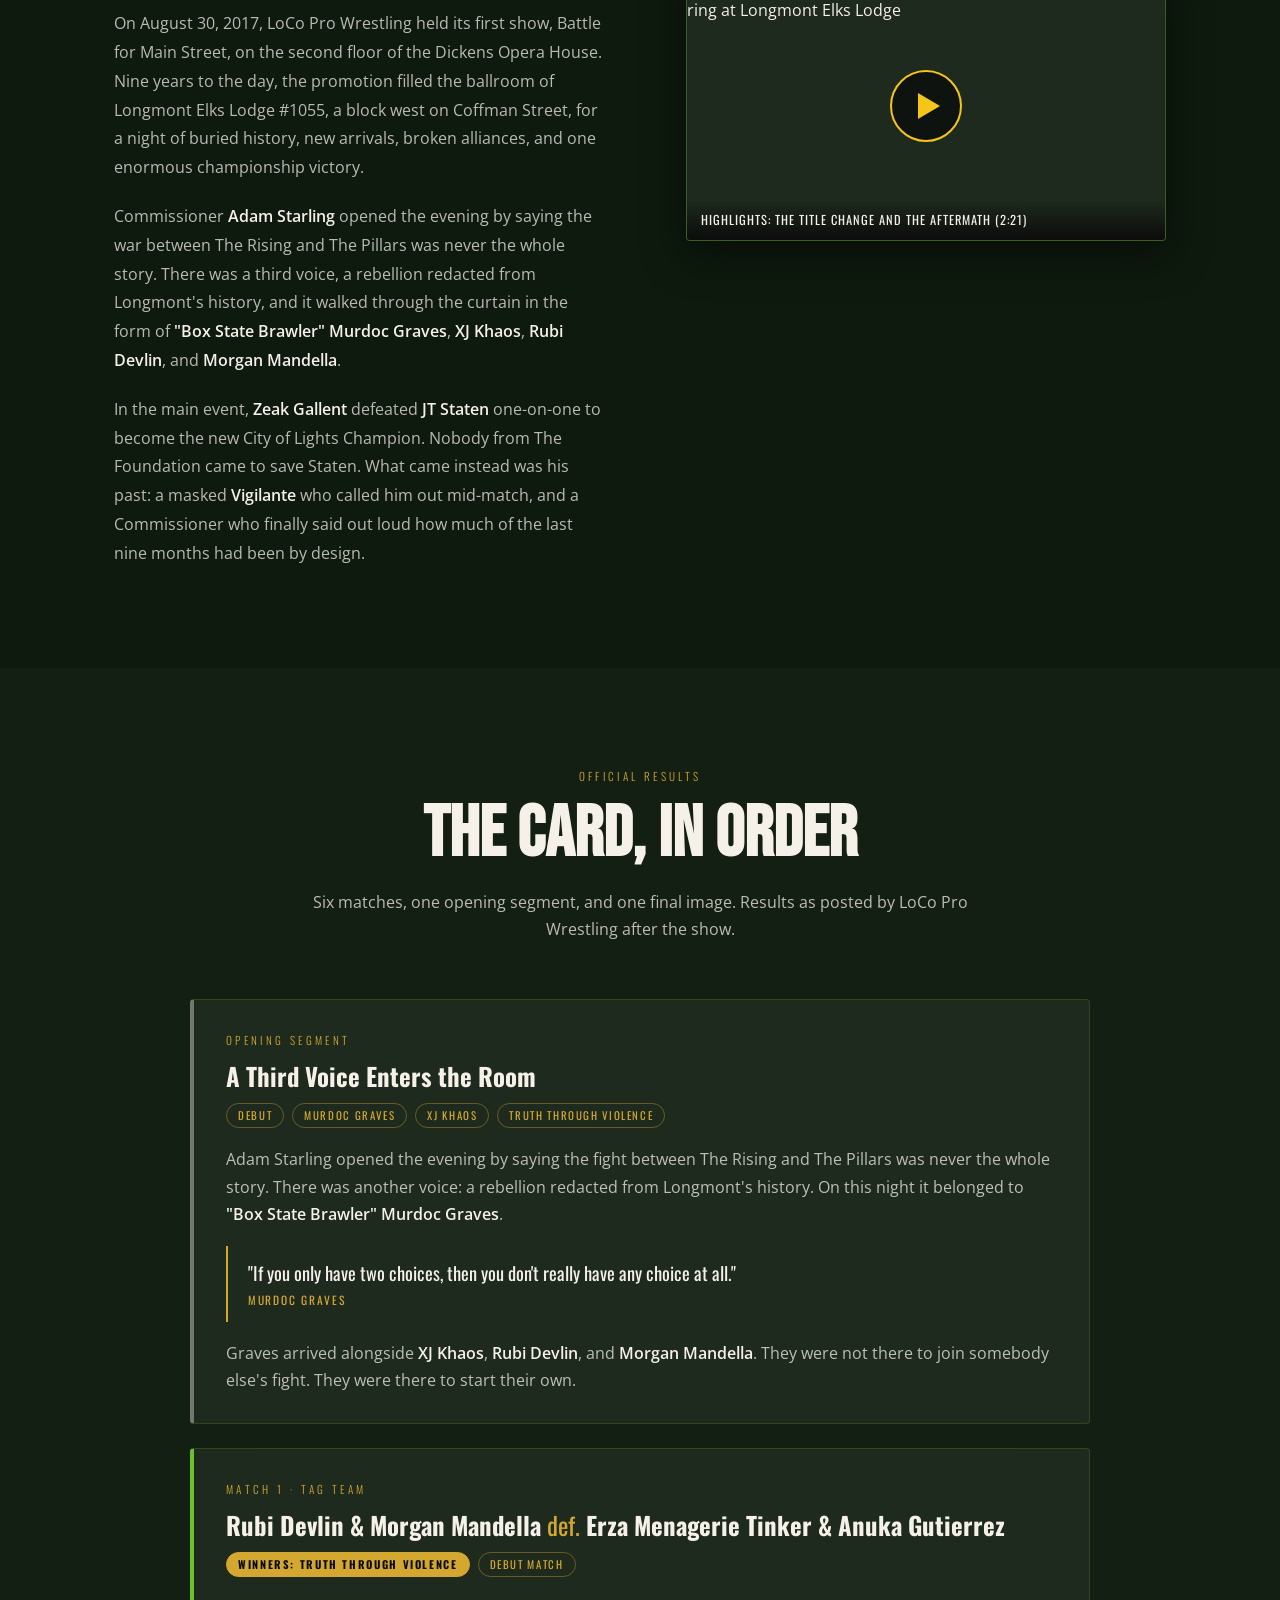
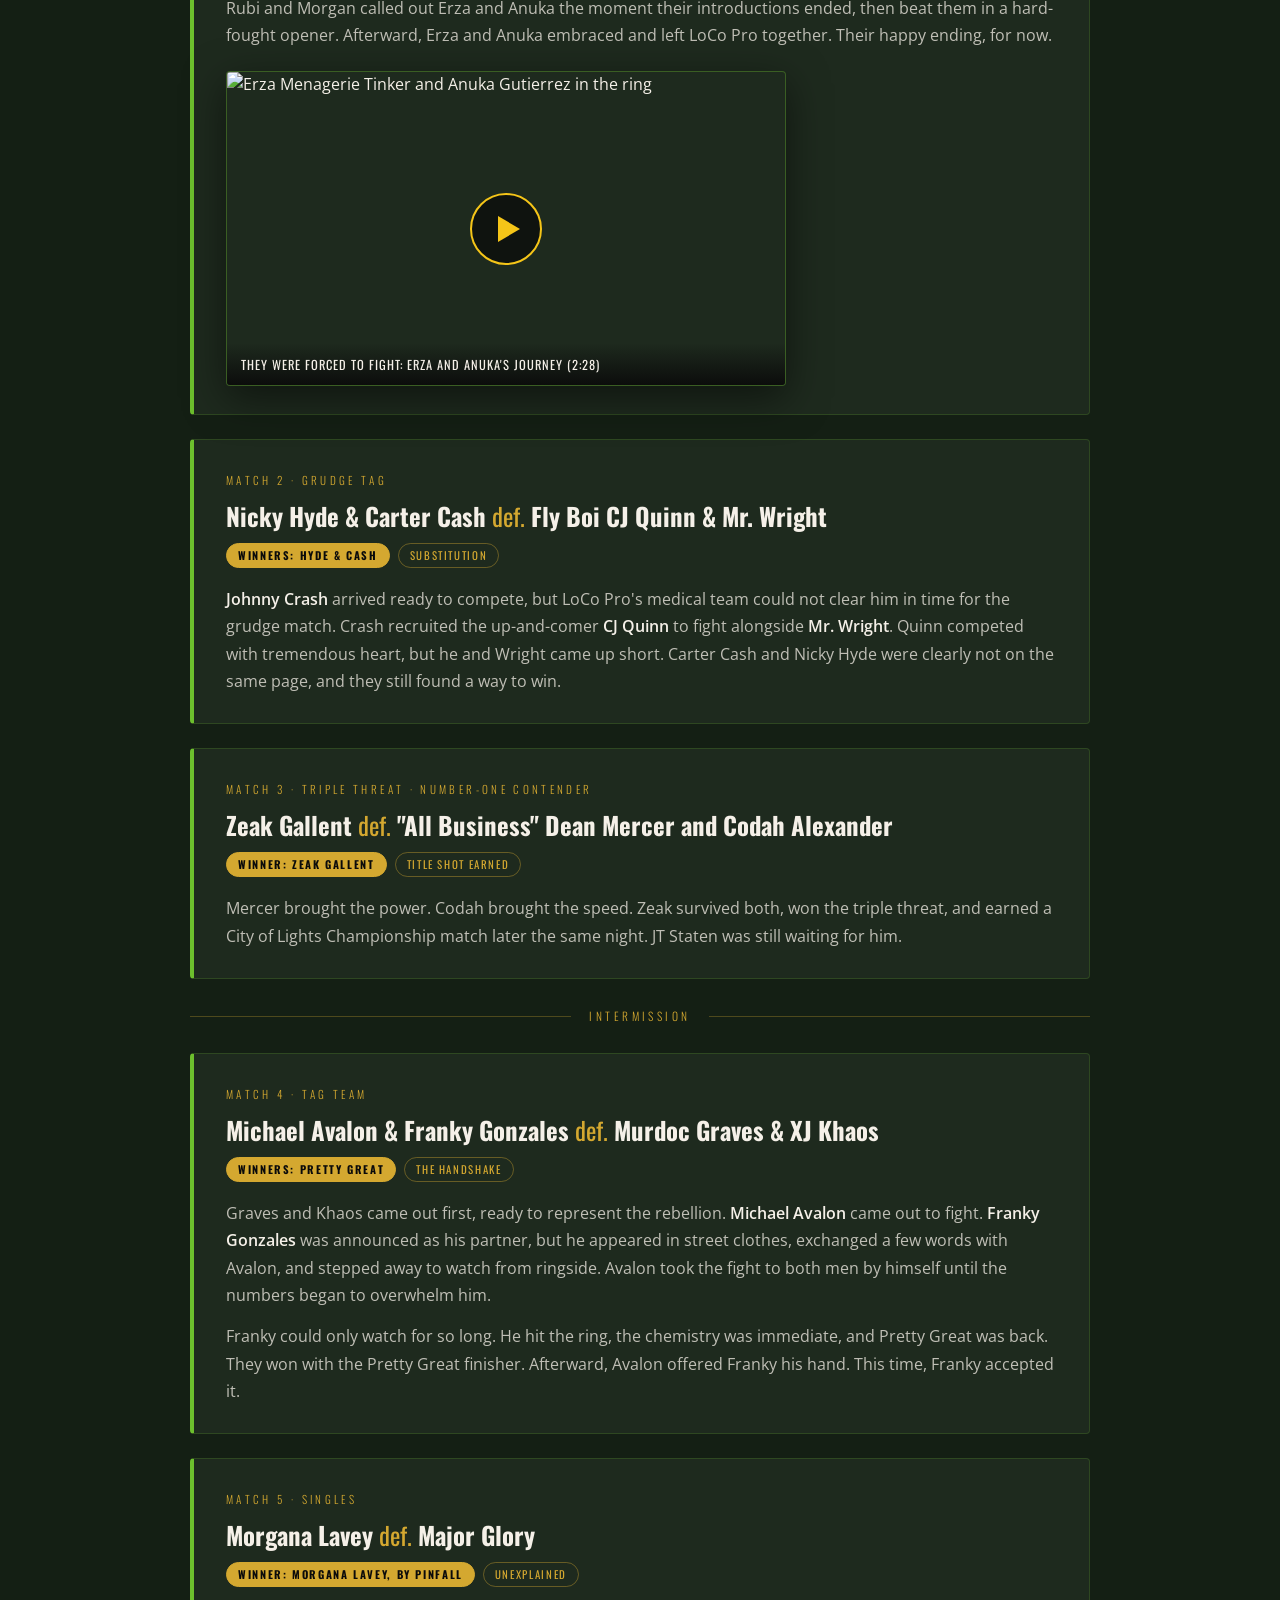
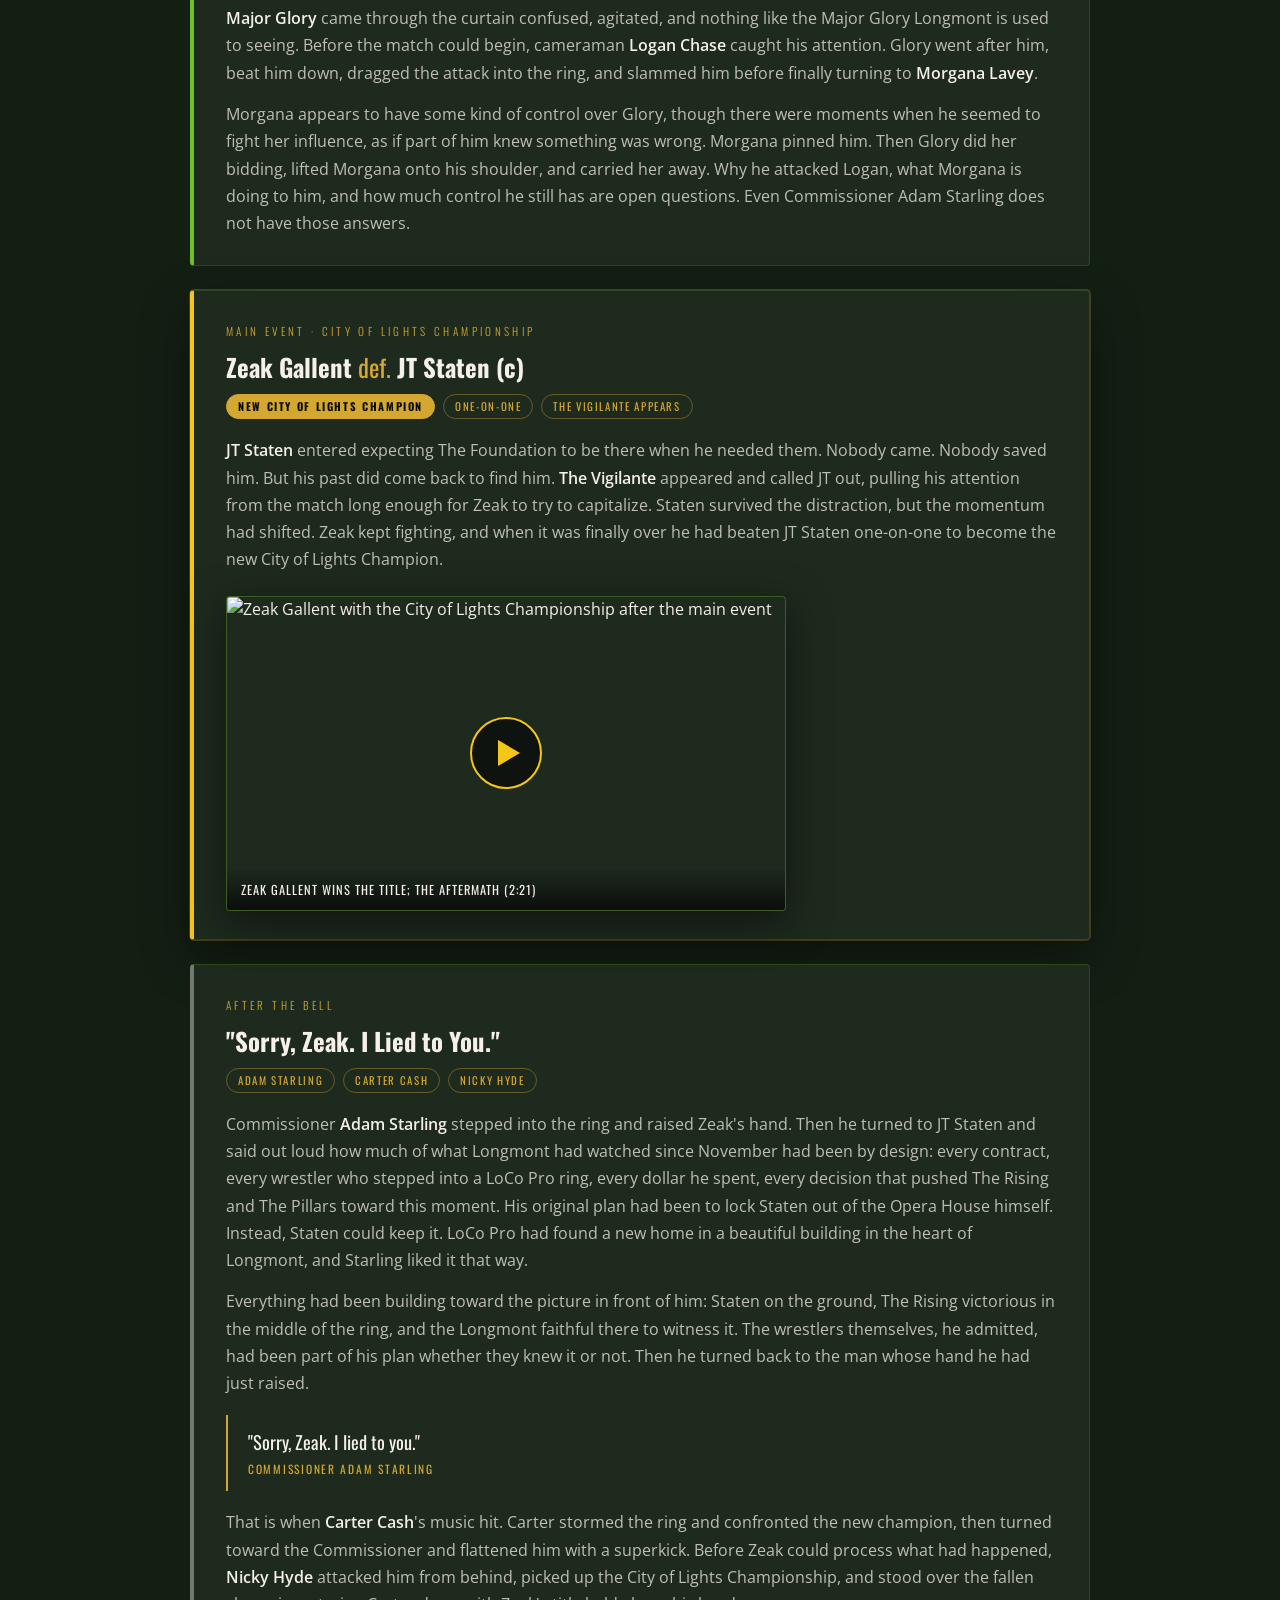
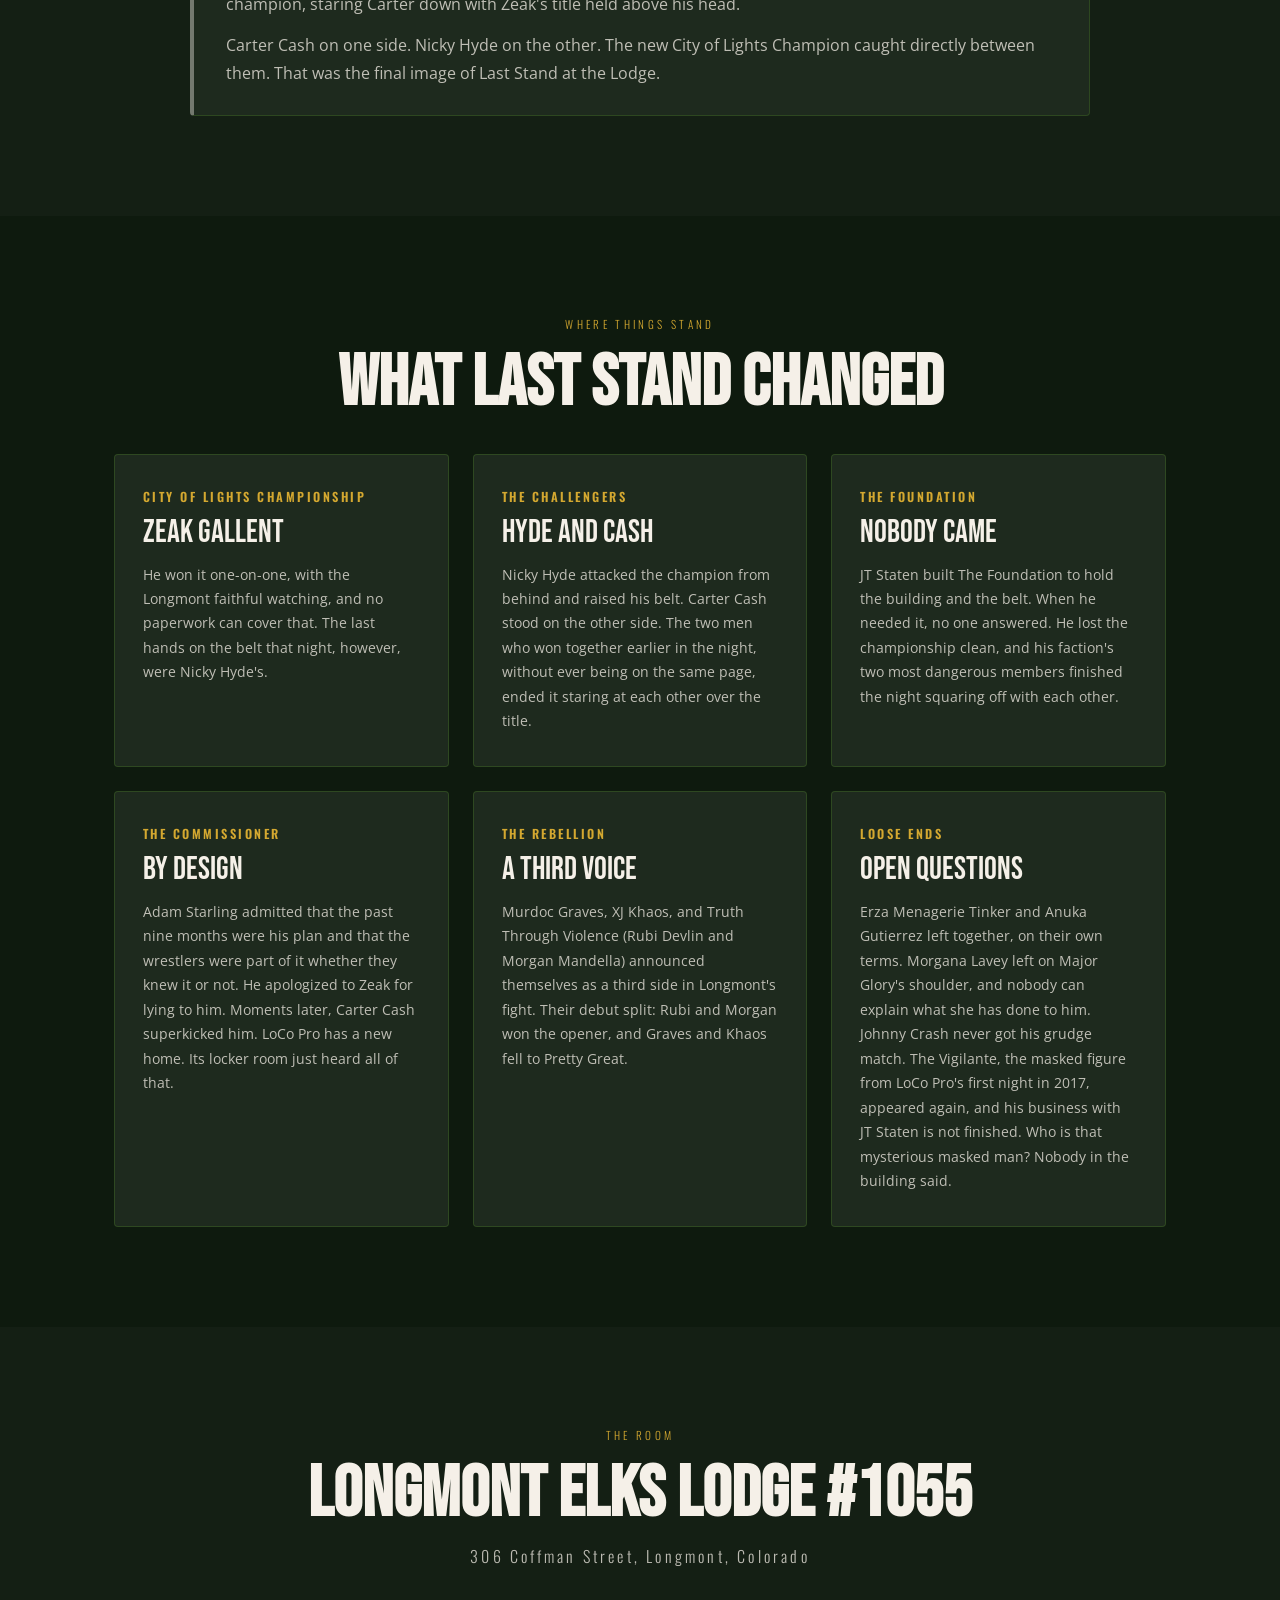
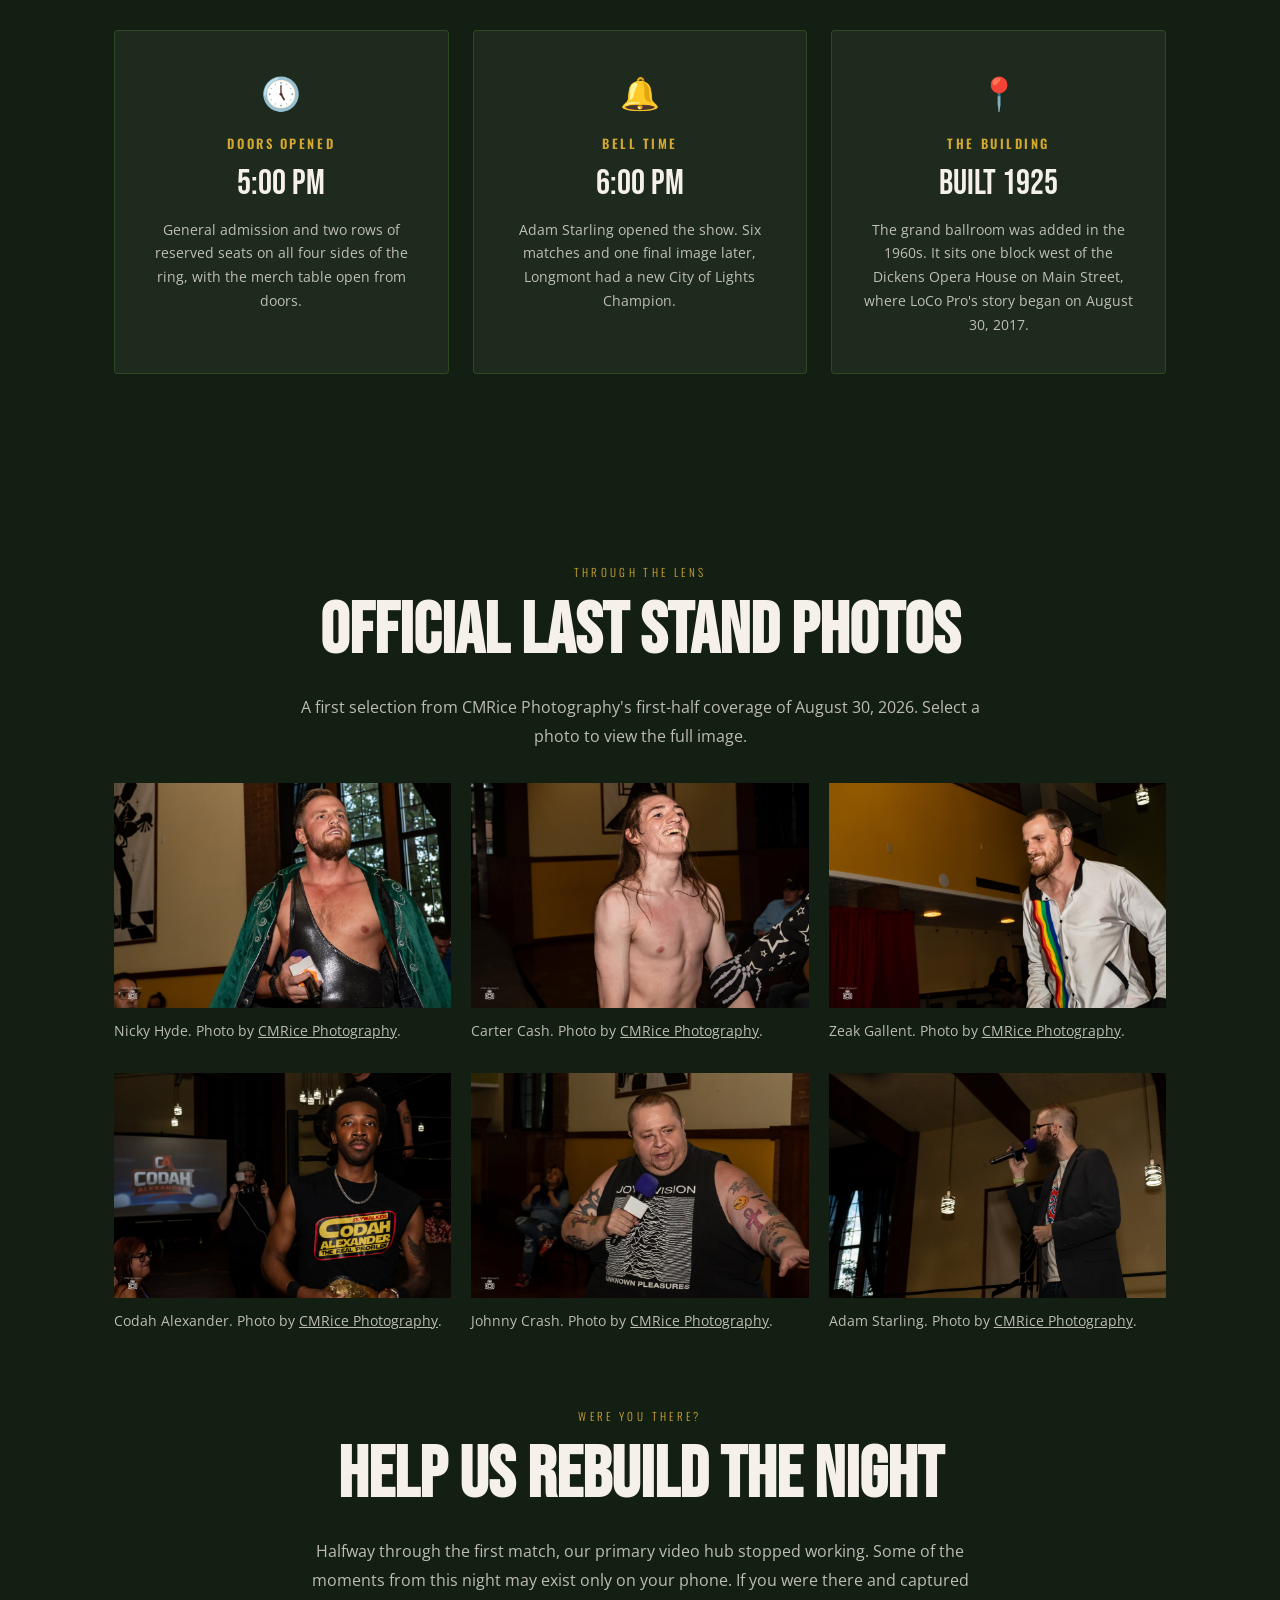
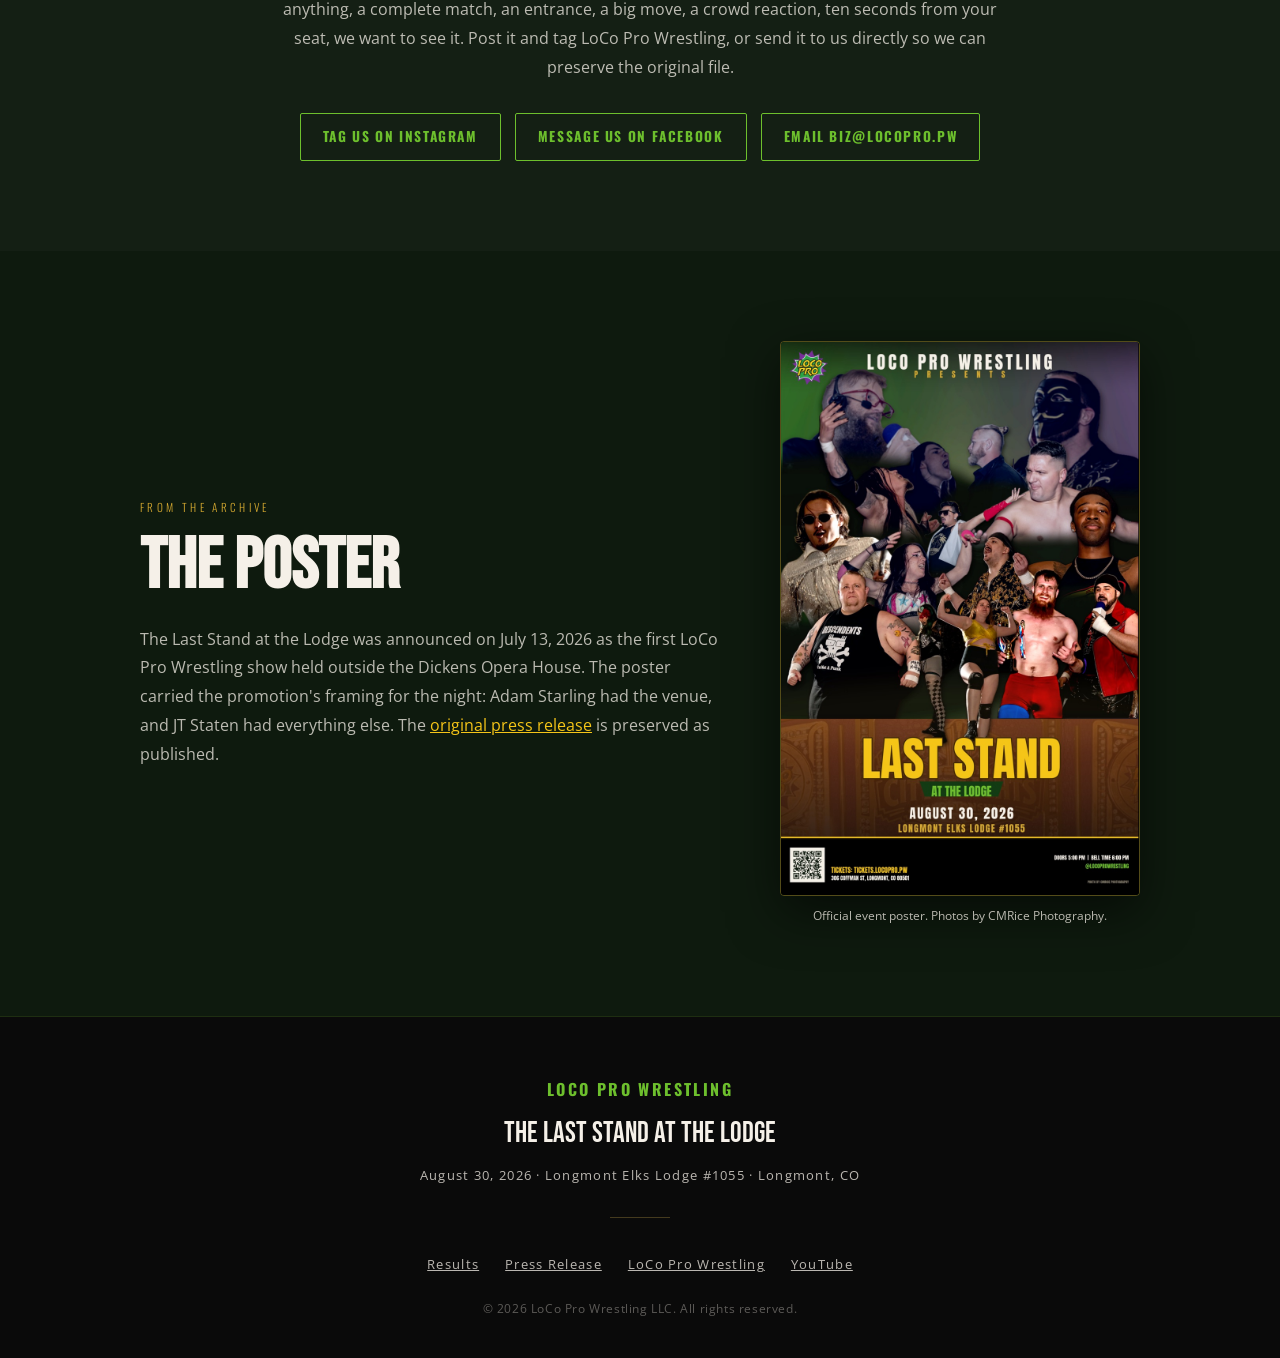
==== commit 559782a9: "Add official CMRice Last Stand photo gallery" ====
--- a/index.html
+++ b/index.html
@@ -463,6 +463,19 @@
   <!-- FOOTAGE -->
   <section class="footage" id="footage">
     <div class="container">
+      <div id="official-photos">
+        <p class="section-eyebrow center">Through the Lens</p>
+        <h2 class="section-title center">Official Last Stand Photos</h2>
+        <p class="footage-body">A first selection from CMRice Photography's first-half coverage of August 30, 2026. Select a photo to view the full image.</p>
+        <div class="cmr-gallery">
+          <figure><a href="webimages/cmr/laststand-nicky-hyde.jpg"><img src="webimages/cmr/laststand-nicky-hyde.jpg" alt="Nicky Hyde at Last Stand at the Lodge" width="2048" height="1365" loading="lazy" /></a><figcaption>Nicky Hyde. Photo by <a href="https://www.instagram.com/cmricephoto/">CMRice Photography</a>.</figcaption></figure>
+          <figure><a href="webimages/cmr/laststand-carter-cash.jpg"><img src="webimages/cmr/laststand-carter-cash.jpg" alt="Carter Cash at Last Stand at the Lodge" width="2048" height="1365" loading="lazy" /></a><figcaption>Carter Cash. Photo by <a href="https://www.instagram.com/cmricephoto/">CMRice Photography</a>.</figcaption></figure>
+          <figure><a href="webimages/cmr/laststand-zeak-gallent.jpg"><img src="webimages/cmr/laststand-zeak-gallent.jpg" alt="Zeak Gallent at Last Stand at the Lodge" width="2048" height="1365" loading="lazy" /></a><figcaption>Zeak Gallent. Photo by <a href="https://www.instagram.com/cmricephoto/">CMRice Photography</a>.</figcaption></figure>
+          <figure><a href="webimages/cmr/laststand-codah-alexander.jpg"><img src="webimages/cmr/laststand-codah-alexander.jpg" alt="Codah Alexander at Last Stand at the Lodge" width="2048" height="1365" loading="lazy" /></a><figcaption>Codah Alexander. Photo by <a href="https://www.instagram.com/cmricephoto/">CMRice Photography</a>.</figcaption></figure>
+          <figure><a href="webimages/cmr/laststand-johnny-crash.jpg"><img src="webimages/cmr/laststand-johnny-crash.jpg" alt="Johnny Crash at Last Stand at the Lodge" width="2048" height="1365" loading="lazy" /></a><figcaption>Johnny Crash. Photo by <a href="https://www.instagram.com/cmricephoto/">CMRice Photography</a>.</figcaption></figure>
+          <figure><a href="webimages/cmr/laststand-adam-starling.jpg"><img src="webimages/cmr/laststand-adam-starling.jpg" alt="Adam Starling at Last Stand at the Lodge" width="2048" height="1365" loading="lazy" /></a><figcaption>Adam Starling. Photo by <a href="https://www.instagram.com/cmricephoto/">CMRice Photography</a>.</figcaption></figure>
+        </div>
+      </div>
       <p class="section-eyebrow center">Were You There?</p>
       <h2 class="section-title center">Help Us Rebuild the Night</h2>
       <p class="footage-body">
--- a/styles.css
+++ b/styles.css
@@ -1227,6 +1227,12 @@
   justify-content: center;
 }
 
+.cmr-gallery { display: grid; grid-template-columns: repeat(auto-fit, minmax(min(100%, 280px), 1fr)); gap: 20px; margin: 28px 0 64px; text-align: left; }
+.cmr-gallery figure { margin: 0; background: var(--dark-2); }
+.cmr-gallery img { display: block; width: 100%; height: auto; }
+.cmr-gallery figcaption { padding: 12px 0; color: var(--white-dim); font-size: .85rem; line-height: 1.6; }
+.cmr-gallery a { color: inherit; }
+
 .btn-outline {
   display: inline-block;
   font-family: var(--font-heading);
